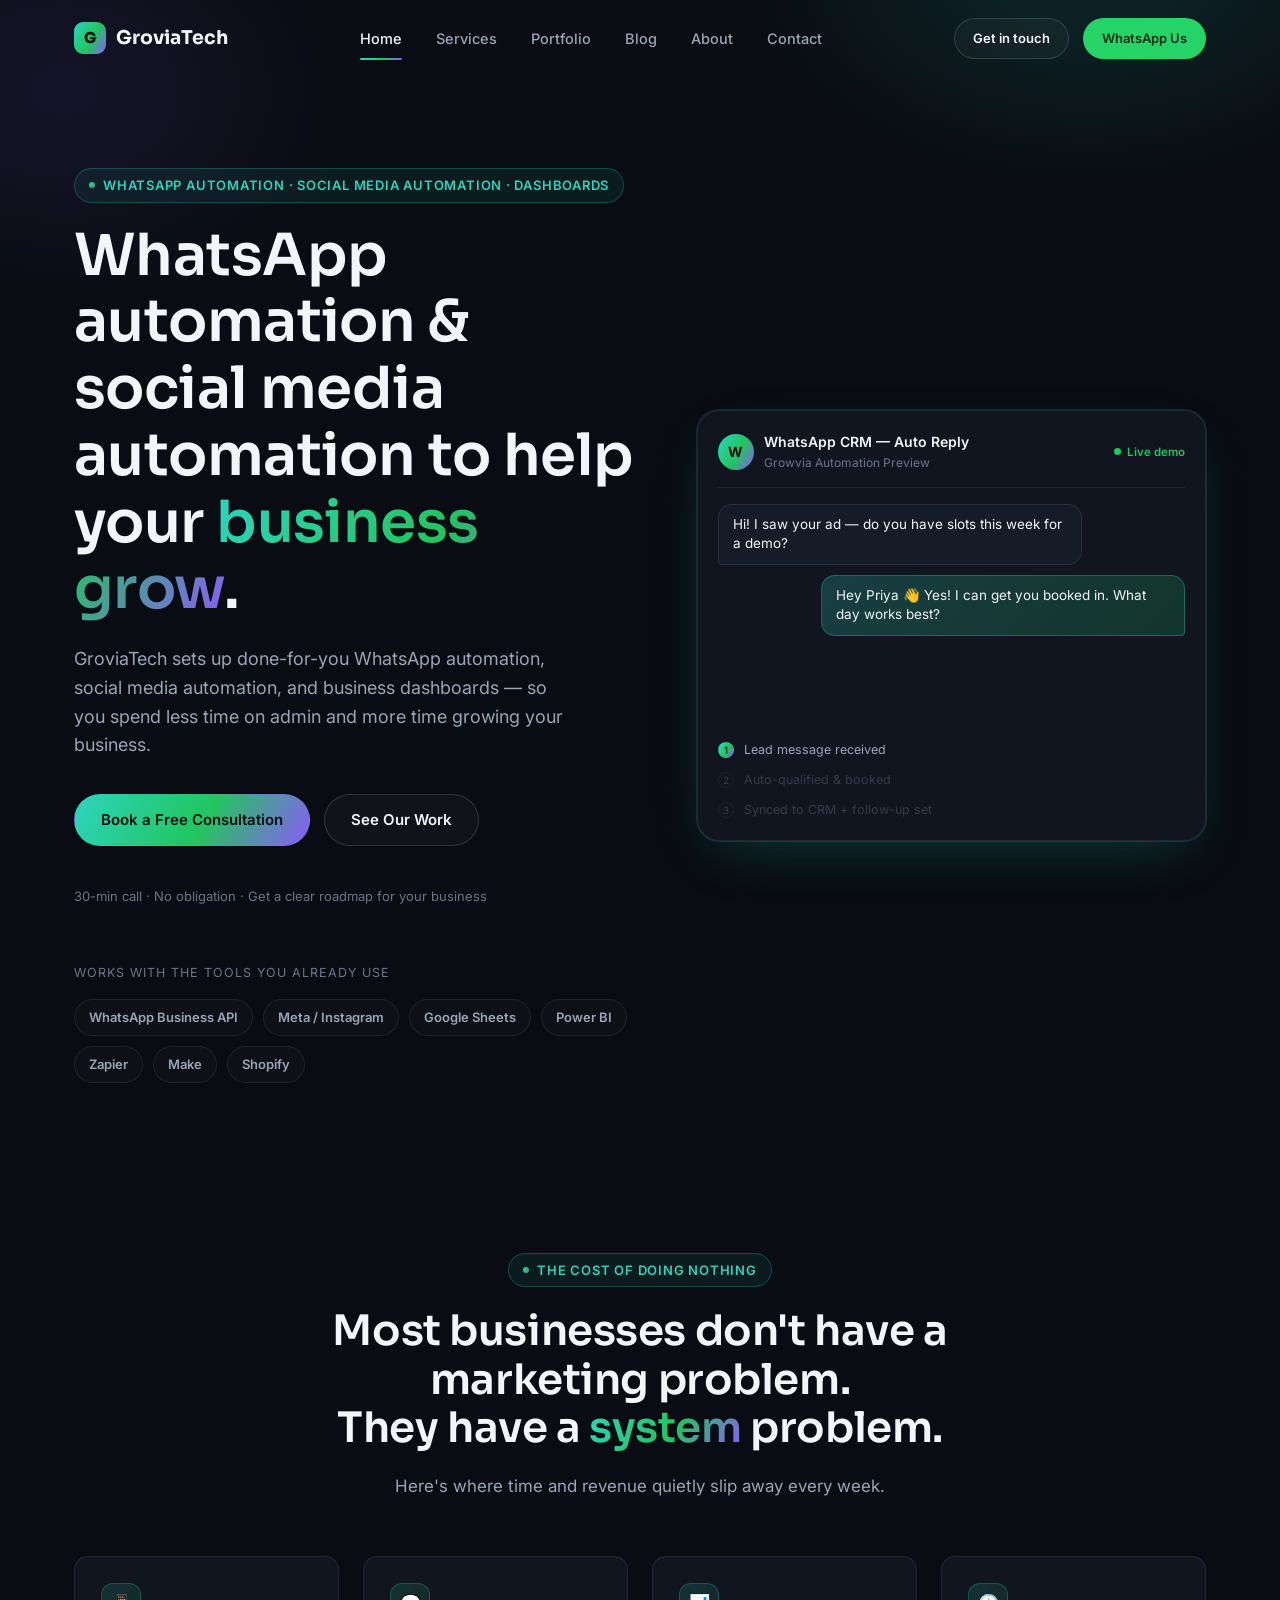
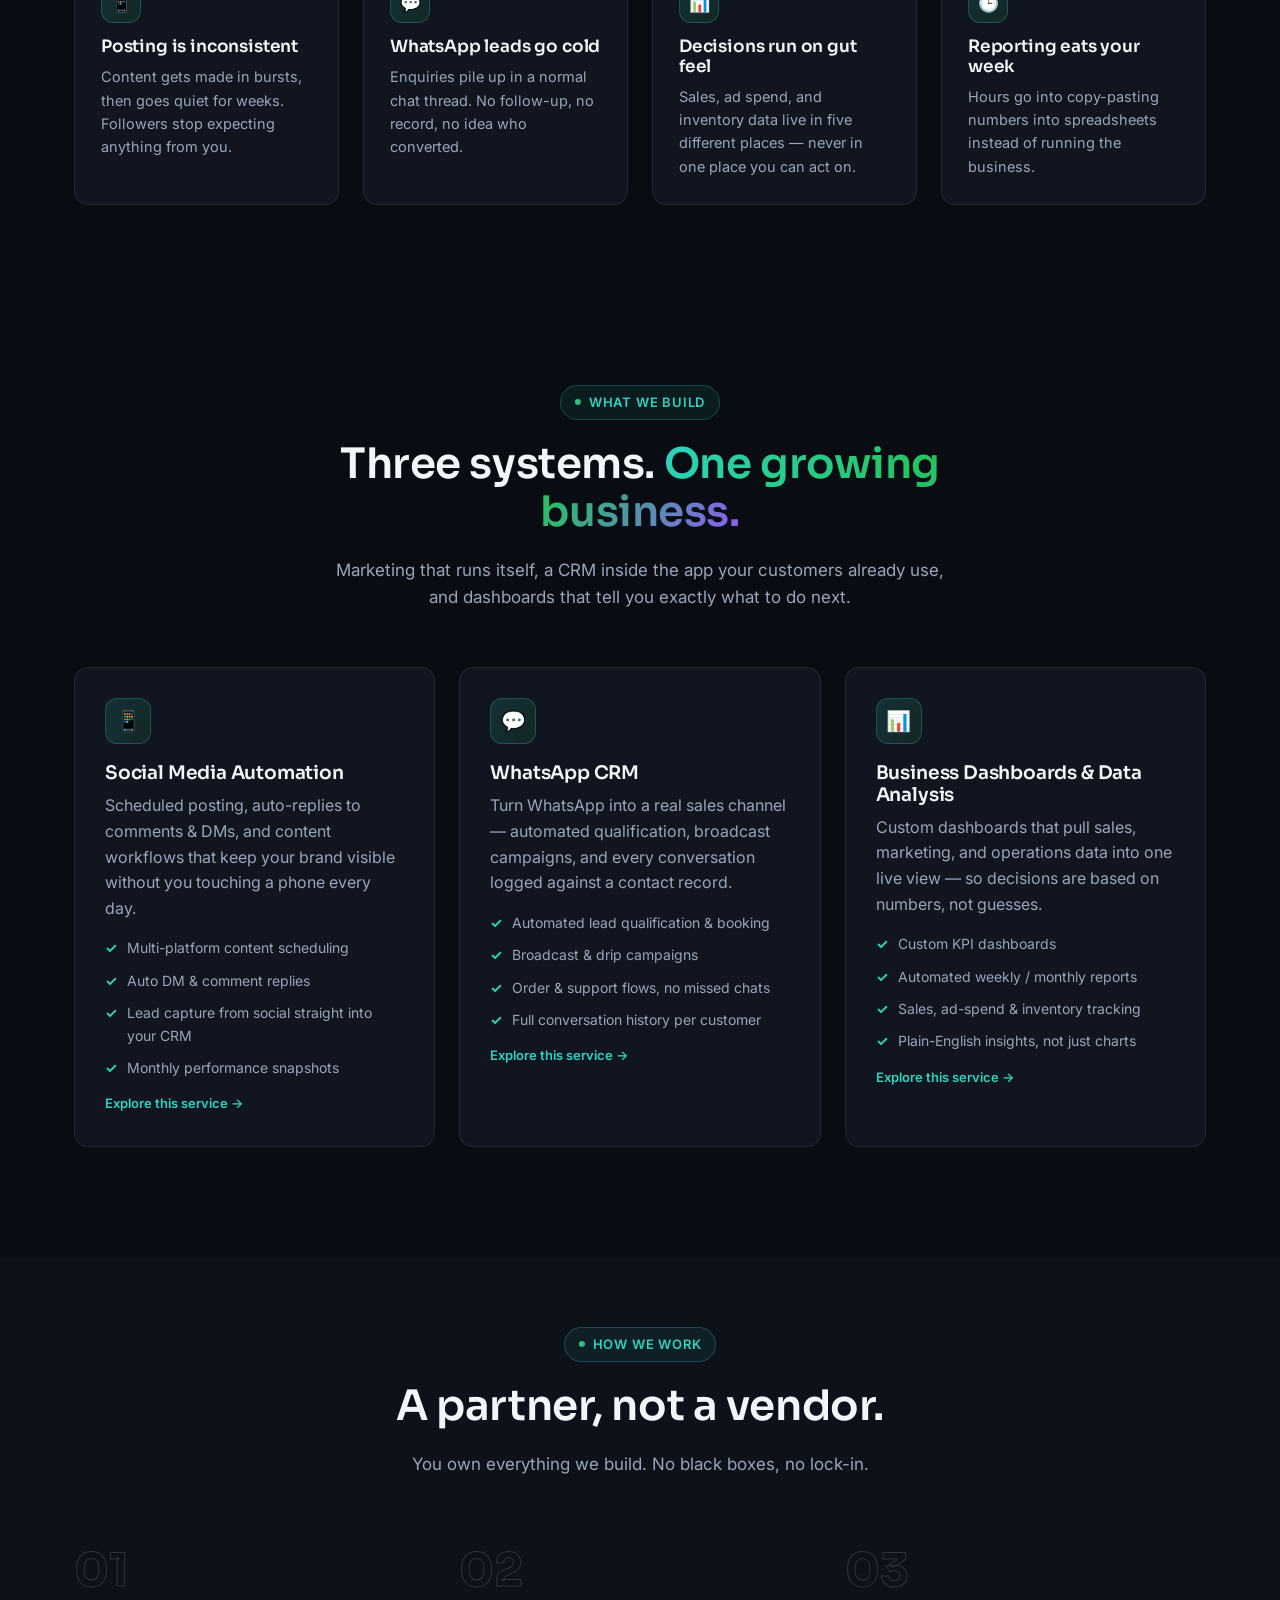
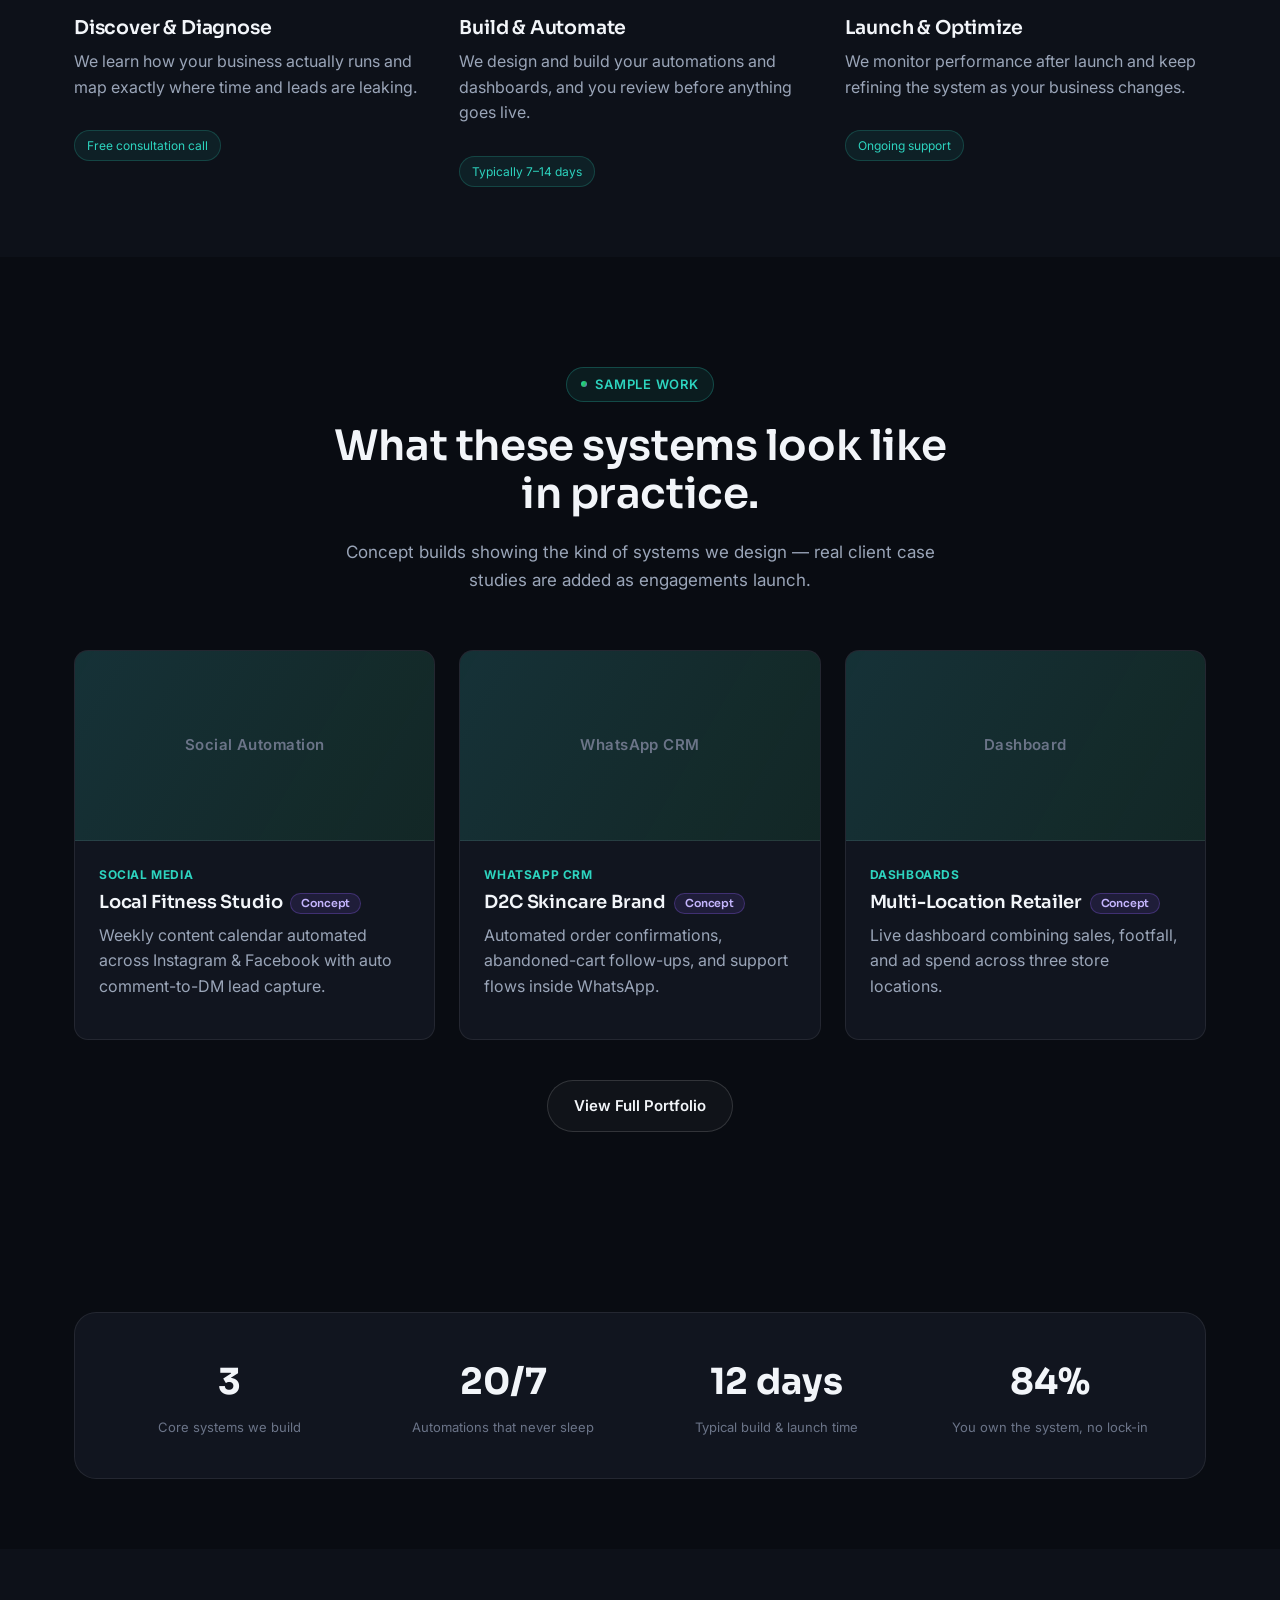
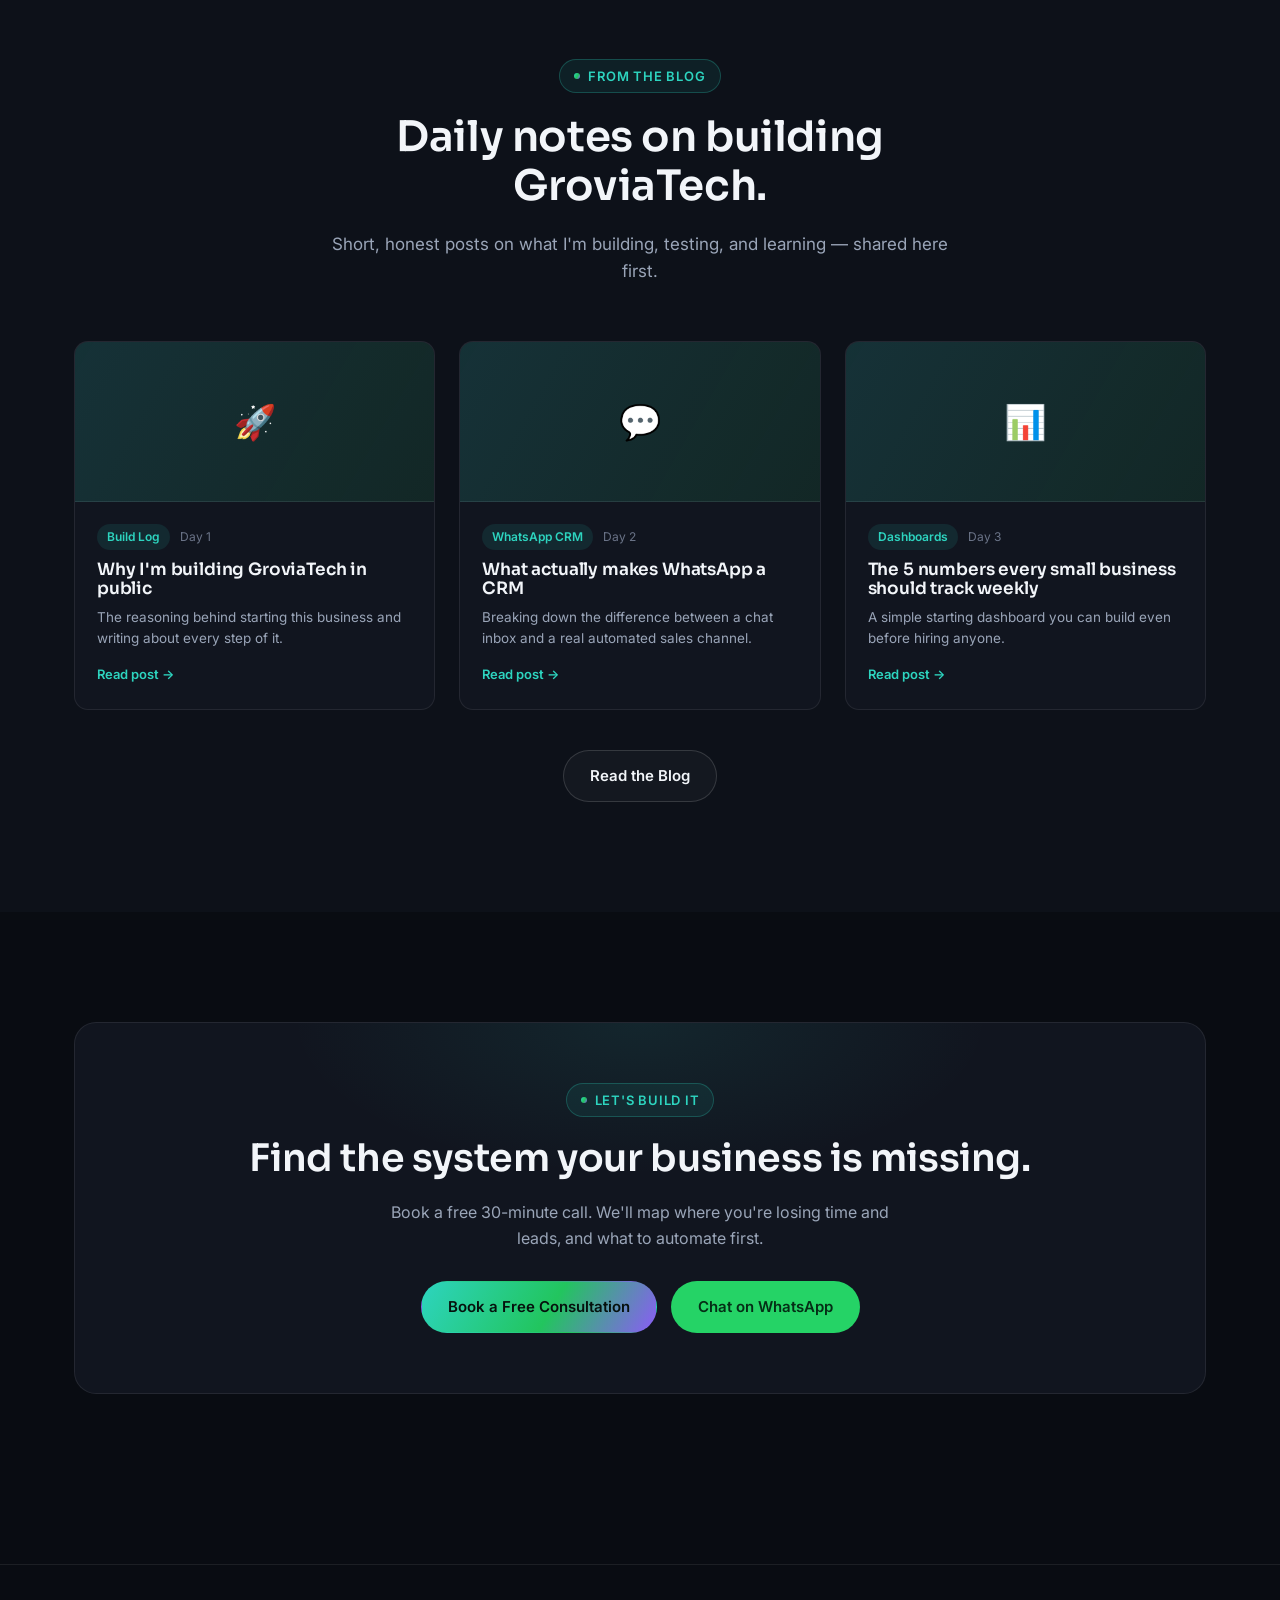
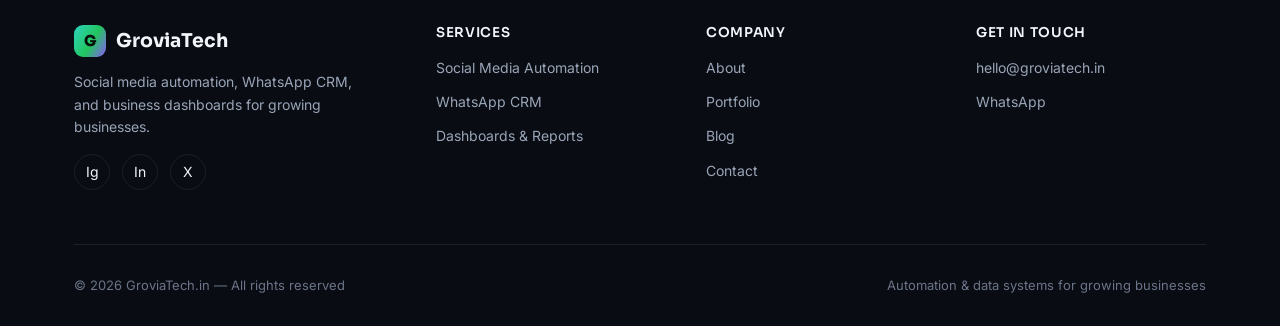
==== index.html @ a29e0338 "SEO: keyword-targeted titles/meta/H1s, Organization + FAQPage structured data" ====
<!DOCTYPE html>
<html lang="en">
<head>
<meta charset="UTF-8">
<meta name="viewport" content="width=device-width, initial-scale=1.0">
<title>GroviaTech — WhatsApp Automation & Social Media Automation Services to Grow Your Business</title>
<meta name="description" content="GroviaTech sets up done-for-you WhatsApp automation, social media automation, and business dashboards for small businesses that want to grow without hiring a team. Free consultation.">
<link rel="canonical" href="https://groviatech.in/index.html">
<link rel="icon" href="favicon.ico" sizes="any">
<link rel="icon" href="favicon-32.png" type="image/png" sizes="32x32">
<link rel="icon" href="favicon-192.png" type="image/png" sizes="192x192">
<link rel="apple-touch-icon" href="favicon-180.png">
<meta name="theme-color" content="#090c12">
<meta property="og:type" content="website">
<meta property="og:site_name" content="GroviaTech">
<meta property="og:title" content="GroviaTech — WhatsApp Automation & Social Media Automation Services to Grow Your Business">
<meta property="og:description" content="GroviaTech sets up done-for-you WhatsApp automation, social media automation, and business dashboards for small businesses that want to grow without hiring a team.">
<meta property="og:url" content="https://groviatech.in/index.html">
<meta name="twitter:card" content="summary">
<meta name="twitter:title" content="GroviaTech — WhatsApp Automation & Social Media Automation Services to Grow Your Business">
<meta name="twitter:description" content="GroviaTech sets up done-for-you WhatsApp automation, social media automation, and business dashboards for small businesses that want to grow without hiring a team.">
<link rel="preconnect" href="https://fonts.googleapis.com">
<link href="https://fonts.googleapis.com/css2?family=Inter:wght@400;500;600;700&family=Sora:wght@600;700;800&display=swap" rel="stylesheet">
<link rel="stylesheet" href="css/style.css">
<script type="application/ld+json">
{
  "@context": "https://schema.org",
  "@type": "Organization",
  "name": "GroviaTech",
  "url": "https://groviatech.in",
  "logo": "https://groviatech.in/favicon-512.png",
  "description": "GroviaTech provides done-for-you WhatsApp automation, social media automation, and business dashboard services for small businesses that want to grow without hiring an in-house team.",
  "email": "hello@groviatech.in",
  "areaServed": "Worldwide",
  "knowsAbout": ["WhatsApp automation", "Social media automation", "Business dashboards", "Small business automation"]
}
</script>
</head>
<body>

<nav class="nav">
  <div class="nav-inner container">
    <a href="index.html" class="logo"><span class="logo-mark">G</span>GroviaTech</a>
    <div class="nav-links">
      <a href="index.html">Home</a>
      <a href="services.html">Services</a>
      <a href="portfolio.html">Portfolio</a>
      <a href="blog.html">Blog</a>
      <a href="about.html">About</a>
      <a href="contact.html">Contact</a>
    </div>
    <div class="nav-cta">
      <a href="contact.html" class="btn btn-ghost btn-sm">Get in touch</a>
      <a href="#" target="_blank" class="btn btn-whatsapp btn-sm" data-config="whatsapp-href">WhatsApp Us</a>
    </div>
    <button class="nav-toggle" aria-label="Open menu"><span></span><span></span><span></span></button>
  </div>
  <div class="mobile-panel">
    <a href="index.html">Home</a>
    <a href="services.html">Services</a>
    <a href="portfolio.html">Portfolio</a>
    <a href="blog.html">Blog</a>
    <a href="about.html">About</a>
    <a href="contact.html">Contact</a>
    <a href="contact.html" class="btn btn-primary btn-block">Get in touch</a>
  </div>
</nav>

<!-- HERO -->
<header class="hero">
  <div class="container hero-grid">
    <div>
      <div class="eyebrow">WhatsApp Automation · Social Media Automation · Dashboards</div>
      <h1>WhatsApp automation & social media automation to help your <span class="text-gradient">business grow</span>.</h1>
      <p class="hero-sub">GroviaTech sets up done-for-you WhatsApp automation, social media automation, and business dashboards — so you spend less time on admin and more time growing your business.</p>
      <div class="hero-actions">
        <a href="contact.html" class="btn btn-primary">Book a Free Consultation</a>
        <a href="portfolio.html" class="btn btn-ghost">See Our Work</a>
      </div>
      <p class="hero-note">30-min call · No obligation · Get a clear roadmap for your business</p>

      <div class="integrations">
        <div class="integrations-label">Works with the tools you already use</div>
        <div class="integrations-row">
          <span class="chip">WhatsApp Business API</span>
          <span class="chip">Meta / Instagram</span>
          <span class="chip">Google Sheets</span>
          <span class="chip">Power BI</span>
          <span class="chip">Zapier</span>
          <span class="chip">Make</span>
          <span class="chip">Shopify</span>
        </div>
      </div>
    </div>

    <div class="demo-card reveal">
      <div class="demo-head">
        <div class="demo-avatar">W</div>
        <div>
          <div class="demo-title">WhatsApp CRM — Auto Reply</div>
          <div class="demo-sub">Growvia Automation Preview</div>
        </div>
        <div class="demo-live"><span class="dot"></span>Live demo</div>
      </div>
      <div class="chat-window"></div>
      <div class="demo-steps">
        <div class="demo-step"><span class="tick">1</span>Lead message received</div>
        <div class="demo-step"><span class="tick">2</span>Auto-qualified & booked</div>
        <div class="demo-step"><span class="tick">3</span>Synced to CRM + follow-up set</div>
      </div>
    </div>
  </div>
</header>

<!-- PROBLEM -->
<section class="section section-tight">
  <div class="container">
    <div class="section-head center">
      <div class="eyebrow" style="margin-left:auto;margin-right:auto;">The cost of doing nothing</div>
      <h2>Most businesses don't have a marketing problem.<br>They have a <span class="text-gradient">system</span> problem.</h2>
      <p style="margin:0 auto;">Here's where time and revenue quietly slip away every week.</p>
    </div>
    <div class="grid grid-4">
      <div class="problem-card reveal">
        <div class="icon-box">📱</div>
        <h3>Posting is inconsistent</h3>
        <p>Content gets made in bursts, then goes quiet for weeks. Followers stop expecting anything from you.</p>
      </div>
      <div class="problem-card reveal reveal-delay-1">
        <div class="icon-box">💬</div>
        <h3>WhatsApp leads go cold</h3>
        <p>Enquiries pile up in a normal chat thread. No follow-up, no record, no idea who converted.</p>
      </div>
      <div class="problem-card reveal reveal-delay-2">
        <div class="icon-box">📊</div>
        <h3>Decisions run on gut feel</h3>
        <p>Sales, ad spend, and inventory data live in five different places — never in one place you can act on.</p>
      </div>
      <div class="problem-card reveal reveal-delay-3">
        <div class="icon-box">🕒</div>
        <h3>Reporting eats your week</h3>
        <p>Hours go into copy-pasting numbers into spreadsheets instead of running the business.</p>
      </div>
    </div>
  </div>
</section>

<!-- SERVICES -->
<section class="section" id="services">
  <div class="container">
    <div class="section-head center">
      <div class="eyebrow" style="margin-left:auto;margin-right:auto;">What we build</div>
      <h2>Three systems. <span class="text-gradient">One growing business.</span></h2>
      <p style="margin:0 auto;">Marketing that runs itself, a CRM inside the app your customers already use, and dashboards that tell you exactly what to do next.</p>
    </div>
    <div class="grid grid-3">
      <div class="card reveal">
        <div class="icon-box">📱</div>
        <h3>Social Media Automation</h3>
        <p>Scheduled posting, auto-replies to comments &amp; DMs, and content workflows that keep your brand visible without you touching a phone every day.</p>
        <ul class="pill-list">
          <li>Multi-platform content scheduling</li>
          <li>Auto DM &amp; comment replies</li>
          <li>Lead capture from social straight into your CRM</li>
          <li>Monthly performance snapshots</li>
        </ul>
        <a href="services.html#social" class="blog-readmore">Explore this service →</a>
      </div>
      <div class="card reveal reveal-delay-1">
        <div class="icon-box">💬</div>
        <h3>WhatsApp CRM</h3>
        <p>Turn WhatsApp into a real sales channel — automated qualification, broadcast campaigns, and every conversation logged against a contact record.</p>
        <ul class="pill-list">
          <li>Automated lead qualification &amp; booking</li>
          <li>Broadcast &amp; drip campaigns</li>
          <li>Order &amp; support flows, no missed chats</li>
          <li>Full conversation history per customer</li>
        </ul>
        <a href="services.html#whatsapp" class="blog-readmore">Explore this service →</a>
      </div>
      <div class="card reveal reveal-delay-2">
        <div class="icon-box">📊</div>
        <h3>Business Dashboards &amp; Data Analysis</h3>
        <p>Custom dashboards that pull sales, marketing, and operations data into one live view — so decisions are based on numbers, not guesses.</p>
        <ul class="pill-list">
          <li>Custom KPI dashboards</li>
          <li>Automated weekly / monthly reports</li>
          <li>Sales, ad-spend &amp; inventory tracking</li>
          <li>Plain-English insights, not just charts</li>
        </ul>
        <a href="services.html#dashboards" class="blog-readmore">Explore this service →</a>
      </div>
    </div>
  </div>
</section>

<!-- PROCESS -->
<section class="section section-tight" style="background:var(--bg-soft);">
  <div class="container">
    <div class="section-head center">
      <div class="eyebrow" style="margin-left:auto;margin-right:auto;">How we work</div>
      <h2>A partner, not a vendor.</h2>
      <p style="margin:0 auto;">You own everything we build. No black boxes, no lock-in.</p>
    </div>
    <div class="grid grid-3">
      <div class="process-step reveal">
        <div class="process-num">01</div>
        <h3>Discover &amp; Diagnose</h3>
        <p>We learn how your business actually runs and map exactly where time and leads are leaking.</p>
        <span class="process-tag">Free consultation call</span>
      </div>
      <div class="process-step reveal reveal-delay-1">
        <div class="process-num">02</div>
        <h3>Build &amp; Automate</h3>
        <p>We design and build your automations and dashboards, and you review before anything goes live.</p>
        <span class="process-tag">Typically 7–14 days</span>
      </div>
      <div class="process-step reveal reveal-delay-2">
        <div class="process-num">03</div>
        <h3>Launch &amp; Optimize</h3>
        <p>We monitor performance after launch and keep refining the system as your business changes.</p>
        <span class="process-tag">Ongoing support</span>
      </div>
    </div>
  </div>
</section>

<!-- PORTFOLIO PREVIEW -->
<section class="section">
  <div class="container">
    <div class="section-head center">
      <div class="eyebrow" style="margin-left:auto;margin-right:auto;">Sample work</div>
      <h2>What these systems look like in practice.</h2>
      <p style="margin:0 auto;">Concept builds showing the kind of systems we design — real client case studies are added as engagements launch.</p>
    </div>
    <div class="grid grid-3">
      <div class="portfolio-card reveal">
        <div class="portfolio-thumb">Social Automation</div>
        <div class="portfolio-body">
          <div class="portfolio-cat">Social Media</div>
          <h3>Local Fitness Studio<span class="sample-badge">Concept</span></h3>
          <p>Weekly content calendar automated across Instagram &amp; Facebook with auto comment-to-DM lead capture.</p>
        </div>
      </div>
      <div class="portfolio-card reveal reveal-delay-1">
        <div class="portfolio-thumb">WhatsApp CRM</div>
        <div class="portfolio-body">
          <div class="portfolio-cat">WhatsApp CRM</div>
          <h3>D2C Skincare Brand<span class="sample-badge">Concept</span></h3>
          <p>Automated order confirmations, abandoned-cart follow-ups, and support flows inside WhatsApp.</p>
        </div>
      </div>
      <div class="portfolio-card reveal reveal-delay-2">
        <div class="portfolio-thumb">Dashboard</div>
        <div class="portfolio-body">
          <div class="portfolio-cat">Dashboards</div>
          <h3>Multi-Location Retailer<span class="sample-badge">Concept</span></h3>
          <p>Live dashboard combining sales, footfall, and ad spend across three store locations.</p>
        </div>
      </div>
    </div>
    <div style="text-align:center; margin-top:40px;">
      <a href="portfolio.html" class="btn btn-ghost">View Full Portfolio</a>
    </div>
  </div>
</section>

<!-- STATS -->
<section class="section-tight">
  <div class="container">
    <div class="stats-bar reveal">
      <div class="stat"><div class="stat-num"><span data-count="3">0</span></div><div class="stat-label">Core systems we build</div></div>
      <div class="stat"><div class="stat-num"><span data-count="24">0</span>/7</div><div class="stat-label">Automations that never sleep</div></div>
      <div class="stat"><div class="stat-num"><span data-count="14">0</span> days</div><div class="stat-label">Typical build &amp; launch time</div></div>
      <div class="stat"><div class="stat-num"><span data-count="100">0</span>%</div><div class="stat-label">You own the system, no lock-in</div></div>
    </div>
  </div>
</section>

<!-- BLOG PREVIEW -->
<section class="section" style="background:var(--bg-soft);">
  <div class="container">
    <div class="section-head center">
      <div class="eyebrow" style="margin-left:auto;margin-right:auto;">From the blog</div>
      <h2>Daily notes on building GroviaTech.</h2>
      <p style="margin:0 auto;">Short, honest posts on what I'm building, testing, and learning — shared here first.</p>
    </div>
    <div class="grid grid-3">
      <div class="blog-card reveal">
        <div class="blog-thumb">🚀</div>
        <div class="blog-body">
          <div class="blog-meta"><span class="blog-tag">Build Log</span><span>Day 1</span></div>
          <h3>Why I'm building GroviaTech in public</h3>
          <p>The reasoning behind starting this business and writing about every step of it.</p>
          <a href="blog-post.html" class="blog-readmore">Read post →</a>
        </div>
      </div>
      <div class="blog-card reveal reveal-delay-1">
        <div class="blog-thumb">💬</div>
        <div class="blog-body">
          <div class="blog-meta"><span class="blog-tag">WhatsApp CRM</span><span>Day 2</span></div>
          <h3>What actually makes WhatsApp a CRM</h3>
          <p>Breaking down the difference between a chat inbox and a real automated sales channel.</p>
          <a href="blog-post.html" class="blog-readmore">Read post →</a>
        </div>
      </div>
      <div class="blog-card reveal reveal-delay-2">
        <div class="blog-thumb">📊</div>
        <div class="blog-body">
          <div class="blog-meta"><span class="blog-tag">Dashboards</span><span>Day 3</span></div>
          <h3>The 5 numbers every small business should track weekly</h3>
          <p>A simple starting dashboard you can build even before hiring anyone.</p>
          <a href="blog-post.html" class="blog-readmore">Read post →</a>
        </div>
      </div>
    </div>
    <div style="text-align:center; margin-top:40px;">
      <a href="blog.html" class="btn btn-ghost">Read the Blog</a>
    </div>
  </div>
</section>

<!-- CTA -->
<section class="section">
  <div class="container">
    <div class="cta-band reveal">
      <div class="eyebrow" style="margin-left:auto;margin-right:auto;">Let's build it</div>
      <h2>Find the system your business is missing.</h2>
      <p>Book a free 30-minute call. We'll map where you're losing time and leads, and what to automate first.</p>
      <div class="cta-actions">
        <a href="contact.html" class="btn btn-primary">Book a Free Consultation</a>
        <a href="#" target="_blank" class="btn btn-whatsapp" data-config="whatsapp-href">Chat on WhatsApp</a>
      </div>
    </div>
  </div>
</section>

<footer class="footer">
  <div class="container">
    <div class="footer-grid">
      <div class="footer-brand">
        <a href="index.html" class="logo"><span class="logo-mark">G</span>GroviaTech</a>
        <p>Social media automation, WhatsApp CRM, and business dashboards for growing businesses.</p>
        <div class="footer-social">
          <a href="#" aria-label="Instagram" data-config="social-instagram">Ig</a>
          <a href="#" aria-label="LinkedIn" data-config="social-linkedin">In</a>
          <a href="#" aria-label="X / Twitter" data-config="social-twitter">X</a>
        </div>
      </div>
      <div class="footer-col">
        <h4>Services</h4>
        <a href="services.html#social">Social Media Automation</a>
        <a href="services.html#whatsapp">WhatsApp CRM</a>
        <a href="services.html#dashboards">Dashboards &amp; Reports</a>
      </div>
      <div class="footer-col">
        <h4>Company</h4>
        <a href="about.html">About</a>
        <a href="portfolio.html">Portfolio</a>
        <a href="blog.html">Blog</a>
        <a href="contact.html">Contact</a>
      </div>
      <div class="footer-col">
        <h4>Get in touch</h4>
        <a href="mailto:hello@groviatech.in">hello@groviatech.in</a>
        <a href="#" target="_blank" data-config="whatsapp-href">WhatsApp</a>
      </div>
    </div>
    <div class="footer-bottom">
      <span>© <span class="year"></span> GroviaTech.in — All rights reserved</span>
      <span>Automation &amp; data systems for growing businesses</span>
    </div>
  </div>
</footer>

<script src="js/config.js"></script>
<script src="js/main.js"></script>
</body>
</html>
---- css/style.css ----
/* ============================================================
   GroviaTech.in — Design System
   ============================================================ */

:root{
  /* Core palette — deep charcoal/navy base, teal→emerald accent (growth + tech) */
  --bg: #090c12;
  --bg-soft: #0d1119;
  --surface: #11151f;
  --surface-2: #161b28;
  --border: rgba(255,255,255,0.08);
  --border-strong: rgba(255,255,255,0.14);

  --text: #f2f5f9;
  --text-muted: #9aa5b8;
  --text-dim: #6b7488;

  --accent: #2dd4bf;          /* teal */
  --accent-2: #22c55e;        /* emerald */
  --accent-violet: #8b5cf6;   /* secondary highlight */
  --accent-gradient: linear-gradient(120deg, #2dd4bf 0%, #22c55e 55%, #8b5cf6 100%);
  --accent-gradient-soft: linear-gradient(120deg, rgba(45,212,191,0.15), rgba(34,197,94,0.10));

  --whatsapp: #25D366;

  --radius-sm: 8px;
  --radius: 14px;
  --radius-lg: 22px;
  --shadow-glow: 0 0 0 1px rgba(45,212,191,0.15), 0 20px 60px -20px rgba(45,212,191,0.25);
  --shadow-card: 0 10px 40px -18px rgba(0,0,0,0.6);

  --container: 1180px;
  --font-body: "Inter", -apple-system, BlinkMacSystemFont, "Segoe UI", sans-serif;
  --font-head: "Sora", "Inter", -apple-system, sans-serif;
}

*, *::before, *::after{ box-sizing: border-box; }
html{ scroll-behavior: smooth; }
body{
  margin:0;
  background: var(--bg);
  color: var(--text);
  font-family: var(--font-body);
  line-height: 1.6;
  -webkit-font-smoothing: antialiased;
  overflow-x: hidden;
}
body::before{
  content:"";
  position: fixed;
  inset: 0;
  z-index: -2;
  background:
    radial-gradient(600px 400px at 85% -5%, rgba(45,212,191,0.14), transparent 60%),
    radial-gradient(500px 380px at 5% 10%, rgba(139,92,246,0.10), transparent 60%),
    var(--bg);
}
img{ max-width:100%; display:block; }
a{ color: inherit; text-decoration: none; }
ul{ list-style:none; margin:0; padding:0; }
h1,h2,h3,h4{ font-family: var(--font-head); font-weight: 600; line-height: 1.15; margin: 0 0 .5em; letter-spacing: -0.01em; }
p{ margin: 0 0 1em; color: var(--text-muted); }
button{ font-family: inherit; }

.container{ width: 100%; max-width: var(--container); margin: 0 auto; padding: 0 24px; }
.section{ padding: 110px 0; position: relative; }
.section-tight{ padding: 70px 0; }

.eyebrow{
  display:inline-flex; align-items:center; gap:8px;
  font-size: 13px; font-weight: 600; letter-spacing: 0.06em; text-transform: uppercase;
  color: var(--accent);
  background: rgba(45,212,191,0.08);
  border: 1px solid rgba(45,212,191,0.25);
  padding: 6px 14px;
  border-radius: 999px;
  margin-bottom: 20px;
}
.eyebrow::before{ content:""; width:6px; height:6px; border-radius:50%; background: var(--accent-gradient); }

.section-head{ max-width: 640px; margin-bottom: 56px; }
.section-head.center{ margin-left:auto; margin-right:auto; text-align:center; }
.section-head h2{ font-size: clamp(28px, 3.6vw, 42px); }
.section-head p{ font-size: 17px; }

.text-gradient{
  background: var(--accent-gradient);
  -webkit-background-clip: text;
  background-clip: text;
  color: transparent;
}

/* ---------- Buttons ---------- */
.btn{
  display:inline-flex; align-items:center; justify-content:center; gap:8px;
  padding: 13px 26px;
  border-radius: 999px;
  font-weight: 600;
  font-size: 15px;
  border: 1px solid transparent;
  cursor:pointer;
  transition: transform .25s ease, box-shadow .25s ease, background .25s ease, border-color .25s ease, color .25s ease;
  white-space: nowrap;
}
.btn-primary{
  background: var(--accent-gradient);
  color: #06110d;
}
.btn-primary:hover{ transform: translateY(-2px); box-shadow: 0 14px 30px -10px rgba(45,212,191,0.45); }
.btn-ghost{
  background: rgba(255,255,255,0.03);
  border-color: var(--border-strong);
  color: var(--text);
}
.btn-ghost:hover{ background: rgba(255,255,255,0.07); transform: translateY(-2px); }
.btn-whatsapp{ background: var(--whatsapp); color:#052e16; }
.btn-whatsapp:hover{ transform: translateY(-2px); box-shadow: 0 14px 30px -10px rgba(37,211,102,0.45); }
.btn-block{ width:100%; }
.btn-sm{ padding: 9px 18px; font-size: 13px; }

/* ---------- Nav ---------- */
.nav{
  position: fixed; top:0; left:0; right:0; z-index: 100;
  border-bottom: 1px solid transparent;
  transition: background .3s ease, border-color .3s ease, backdrop-filter .3s ease;
}
.nav.scrolled{
  background: rgba(9,12,18,0.75);
  backdrop-filter: blur(14px);
  border-bottom-color: var(--border);
}
.nav-inner{ display:flex; align-items:center; justify-content:space-between; padding: 18px 24px; }
.logo{ display:flex; align-items:center; gap:10px; font-family: var(--font-head); font-weight:700; font-size:19px; color: var(--text); }
.logo-mark{
  width:32px; height:32px; border-radius: 9px;
  background: var(--accent-gradient);
  display:flex; align-items:center; justify-content:center;
  font-size:15px; font-weight:800; color:#06110d;
}
.nav-links{ display:flex; align-items:center; gap:34px; }
.nav-links a{
  font-size: 14.5px; font-weight:500; color: var(--text-muted);
  position:relative; padding: 4px 0;
  transition: color .2s ease;
}
.nav-links a:hover, .nav-links a.active{ color: var(--text); }
.nav-links a.active::after{
  content:""; position:absolute; left:0; right:0; bottom:-6px; height:2px;
  background: var(--accent-gradient); border-radius:2px;
}
.nav-cta{ display:flex; align-items:center; gap:14px; }
.nav-toggle{
  display:none; flex-direction:column; gap:5px; background:none; border:none; cursor:pointer; padding:6px;
}
.nav-toggle span{ width:22px; height:2px; background: var(--text); border-radius:2px; transition: all .25s ease; }

.mobile-panel{
  display:none;
  position: fixed; inset: 0; z-index: 99;
  background: rgba(9,12,18,0.98);
  padding: 100px 30px 40px;
  flex-direction:column; gap: 8px;
}
.mobile-panel.open{ display:flex; }
.mobile-panel a{ font-size: 20px; padding: 14px 0; border-bottom: 1px solid var(--border); color: var(--text); font-weight:600; }
.mobile-panel .btn{ margin-top: 20px; }

@media (max-width: 900px){
  .nav-links{ display:none; }
  .nav-cta .btn-ghost{ display:none; }
  .nav-toggle{ display:flex; }
}

/* ---------- Hero ---------- */
.hero{ padding: 168px 0 100px; position: relative; }
.hero-grid{ display:grid; grid-template-columns: 1.05fr 0.95fr; gap: 60px; align-items:center; }
.hero h1{ font-size: clamp(34px, 5vw, 58px); margin-bottom: 22px; }
.hero-sub{ font-size: 18px; max-width: 500px; color: var(--text-muted); margin-bottom: 34px; }
.hero-actions{ display:flex; gap:14px; flex-wrap:wrap; margin-bottom: 40px; }
.hero-note{ font-size: 13px; color: var(--text-dim); }

.integrations{ margin-top: 56px; }
.integrations-label{ font-size: 12.5px; color: var(--text-dim); text-transform: uppercase; letter-spacing: .08em; margin-bottom: 16px; }
.integrations-row{ display:flex; flex-wrap:wrap; gap: 10px; }
.chip{
  font-size: 13px; font-weight:600; color: var(--text-muted);
  border:1px solid var(--border); background: rgba(255,255,255,0.02);
  padding: 7px 14px; border-radius: 999px;
}

/* ---------- Hero demo card (WhatsApp automation preview) ---------- */
.demo-card{
  background: var(--surface);
  border: 1px solid var(--border);
  border-radius: var(--radius-lg);
  padding: 20px;
  box-shadow: var(--shadow-glow);
  position: relative;
}
.demo-head{ display:flex; align-items:center; gap:10px; margin-bottom:16px; padding-bottom:14px; border-bottom:1px solid var(--border); }
.demo-avatar{ width:36px; height:36px; border-radius:50%; background: var(--accent-gradient); display:flex; align-items:center; justify-content:center; font-weight:700; color:#06110d; font-size:14px; }
.demo-title{ font-size:14px; font-weight:600; }
.demo-sub{ font-size:12px; color: var(--text-dim); }
.demo-live{ margin-left:auto; display:flex; align-items:center; gap:6px; font-size:11.5px; color: var(--accent-2); font-weight:600; }
.demo-live .dot{ width:7px; height:7px; border-radius:50%; background: var(--accent-2); box-shadow: 0 0 0 0 rgba(34,197,94,0.6); animation: pulse 1.8s infinite; }
@keyframes pulse{ 0%{ box-shadow:0 0 0 0 rgba(34,197,94,0.5);} 70%{ box-shadow:0 0 0 8px rgba(34,197,94,0);} 100%{ box-shadow:0 0 0 0 rgba(34,197,94,0);} }

.chat-window{ min-height: 220px; display:flex; flex-direction:column; gap:10px; margin-bottom:16px; }
.bubble{
  max-width: 78%; padding: 10px 14px; border-radius: 14px; font-size: 13.5px; line-height:1.45;
  opacity:0; transform: translateY(8px); animation: bubbleIn .4s ease forwards;
}
.bubble.in{ align-self:flex-start; background: var(--surface-2); border:1px solid var(--border); border-bottom-left-radius:4px; }
.bubble.out{ align-self:flex-end; background: linear-gradient(135deg, rgba(45,212,191,0.22), rgba(34,197,94,0.18)); border:1px solid rgba(45,212,191,0.3); border-bottom-right-radius:4px; }
@keyframes bubbleIn{ to{ opacity:1; transform: translateY(0);} }

.demo-steps{ display:flex; flex-direction:column; gap:10px; }
.demo-step{ display:flex; align-items:center; gap:10px; font-size:12.5px; color: var(--text-dim); opacity:.4; transition: opacity .3s ease; }
.demo-step.active{ opacity:1; color: var(--text-muted); }
.demo-step .tick{ width:16px; height:16px; border-radius:50%; border:1px solid var(--border-strong); display:flex; align-items:center; justify-content:center; font-size:10px; flex-shrink:0; }
.demo-step.active .tick{ background: var(--accent-gradient); border-color: transparent; color:#06110d; }

/* ---------- Cards / grids ---------- */
.grid{ display:grid; gap: 24px; }
.grid-3{ grid-template-columns: repeat(3, 1fr); }
.grid-2{ grid-template-columns: repeat(2, 1fr); }
.grid-4{ grid-template-columns: repeat(4, 1fr); }

.card{
  background: var(--surface);
  border: 1px solid var(--border);
  border-radius: var(--radius);
  padding: 30px;
  transition: transform .3s ease, border-color .3s ease, box-shadow .3s ease;
}
.card:hover{ transform: translateY(-4px); border-color: var(--border-strong); box-shadow: var(--shadow-card); }

.icon-box{
  width:46px; height:46px; border-radius: 12px;
  background: var(--accent-gradient-soft);
  border: 1px solid rgba(45,212,191,0.25);
  display:flex; align-items:center; justify-content:center;
  margin-bottom: 18px; font-size: 20px;
}

.pill-list{ display:flex; flex-direction:column; gap:10px; margin-top:16px; }
.pill-list li{ display:flex; align-items:flex-start; gap:10px; font-size:14px; color: var(--text-muted); }
.pill-list li::before{ content:"✓"; color: var(--accent); font-weight:700; flex-shrink:0; }

/* ---------- Problem section ---------- */
.problem-card{
  background: var(--surface);
  border:1px solid var(--border);
  border-radius: var(--radius);
  padding: 26px;
}
.problem-card h3{ font-size: 17px; }
.problem-card p{ font-size: 14.5px; margin:0; }
.problem-card .icon-box{ margin-bottom:14px; width:40px; height:40px; font-size:17px; }

/* ---------- Process ---------- */
.process-step{ position: relative; padding-left: 0; }
.process-num{ font-family: var(--font-head); font-size: 46px; font-weight:700; color: transparent; -webkit-text-stroke: 1px var(--border-strong); margin-bottom: 10px; }
.process-step h3{ font-size:19px; }
.process-tag{ display:inline-block; margin-top:14px; font-size:12px; color: var(--accent); background: rgba(45,212,191,0.08); border:1px solid rgba(45,212,191,0.2); padding:5px 12px; border-radius:999px; }

/* ---------- Stats ---------- */
.stats-bar{
  display:grid; grid-template-columns: repeat(4,1fr); gap: 24px;
  background: var(--surface);
  border:1px solid var(--border); border-radius: var(--radius-lg);
  padding: 40px 30px;
}
.stat{ text-align:center; }
.stat-num{ font-family: var(--font-head); font-size: clamp(26px,3vw,36px); font-weight:700; }
.stat-label{ font-size: 13px; color: var(--text-dim); margin-top:6px; }

/* ---------- Testimonial / quote ---------- */
.quote-card{ background: var(--surface); border:1px solid var(--border); border-radius: var(--radius); padding: 32px; }
.quote-card p{ font-size: 17px; color: var(--text); font-style: italic; }
.quote-person{ display:flex; align-items:center; gap:12px; margin-top:18px; }
.quote-avatar{ width:40px; height:40px; border-radius:50%; background: var(--accent-gradient); display:flex; align-items:center; justify-content:center; color:#06110d; font-weight:700; font-size:14px; }
.quote-name{ font-size:14px; font-weight:600; color: var(--text); }
.quote-role{ font-size:12.5px; color: var(--text-dim); }

/* ---------- Blog cards ---------- */
.blog-card{ background: var(--surface); border:1px solid var(--border); border-radius: var(--radius); overflow:hidden; transition: transform .3s ease, border-color .3s ease; }
.blog-card:hover{ transform: translateY(-4px); border-color: var(--border-strong); }
.blog-thumb{ height: 160px; background: var(--accent-gradient-soft); position:relative; display:flex; align-items:center; justify-content:center; font-size:34px; border-bottom:1px solid var(--border); }
.blog-body{ padding: 22px; }
.blog-meta{ display:flex; gap:10px; align-items:center; font-size:12px; color: var(--text-dim); margin-bottom:10px; }
.blog-tag{ background: rgba(45,212,191,0.1); color: var(--accent); padding:3px 10px; border-radius:999px; font-weight:600; }
.blog-body h3{ font-size:17px; margin-bottom:8px; }
.blog-body p{ font-size:13.5px; margin-bottom:0; }
.blog-readmore{ font-size:13px; font-weight:600; color: var(--accent); margin-top:14px; display:inline-flex; align-items:center; gap:6px; }

/* ---------- Portfolio ---------- */
.filter-row{ display:flex; gap:10px; flex-wrap:wrap; margin-bottom: 40px; }
.filter-btn{
  font-size:13.5px; font-weight:600; padding: 9px 18px; border-radius:999px;
  border:1px solid var(--border); background: transparent; color: var(--text-muted); cursor:pointer;
  transition: all .2s ease;
}
.filter-btn.active, .filter-btn:hover{ background: var(--accent-gradient); color:#06110d; border-color:transparent; }
.portfolio-card{ background: var(--surface); border:1px solid var(--border); border-radius: var(--radius); overflow:hidden; }
.portfolio-thumb{ height: 190px; background: var(--accent-gradient-soft); display:flex; align-items:center; justify-content:center; font-size:15px; color: var(--text-dim); border-bottom: 1px solid var(--border); font-weight:600; letter-spacing:.03em; }
.portfolio-body{ padding: 24px; }
.portfolio-cat{ font-size:12px; color: var(--accent); font-weight:700; text-transform:uppercase; letter-spacing:.05em; margin-bottom:8px; }
.portfolio-body h3{ font-size:18px; }
.portfolio-result{ margin-top:14px; padding-top:14px; border-top:1px solid var(--border); font-size:13px; color: var(--text-muted); }
.portfolio-result b{ color: var(--accent-2); }
.sample-badge{ display:inline-block; font-size:11px; padding:3px 10px; border-radius:999px; background:rgba(139,92,246,0.12); color:#c4b5fd; border:1px solid rgba(139,92,246,0.3); margin-left:8px; vertical-align:middle; }

/* ---------- FAQ ---------- */
.faq-item{ border-bottom:1px solid var(--border); padding: 22px 0; cursor:pointer; }
.faq-q{ display:flex; align-items:center; justify-content:space-between; font-weight:600; font-size:16px; gap: 20px; }
.faq-q .plus{ font-size:20px; color: var(--accent); transition: transform .25s ease; flex-shrink:0; }
.faq-item.open .plus{ transform: rotate(45deg); }
.faq-a{ max-height:0; overflow:hidden; transition: max-height .3s ease; font-size:14.5px; color: var(--text-muted); }
.faq-item.open .faq-a{ max-height: 240px; margin-top:14px; }

/* ---------- CTA band ---------- */
.cta-band{
  background: var(--surface);
  border: 1px solid var(--border);
  border-radius: var(--radius-lg);
  padding: 60px;
  text-align:center;
  position:relative; overflow:hidden;
}
.cta-band::before{
  content:""; position:absolute; inset:-2px; z-index:-1; opacity:.5;
  background: radial-gradient(500px 220px at 50% 0%, rgba(45,212,191,0.18), transparent 70%);
}
.cta-band h2{ font-size: clamp(26px,3.4vw,38px); }
.cta-band p{ max-width: 500px; margin: 0 auto 30px; }
.cta-actions{ display:flex; gap:14px; justify-content:center; flex-wrap:wrap; }

/* ---------- Forms ---------- */
.form-group{ margin-bottom: 20px; }
.form-group label{ display:block; font-size:13.5px; font-weight:600; margin-bottom:8px; color: var(--text-muted); }
.form-group input, .form-group textarea, .form-group select{
  width:100%; padding: 13px 16px; border-radius: 10px;
  background: var(--surface-2); border: 1px solid var(--border);
  color: var(--text); font-family: inherit; font-size: 14.5px;
  transition: border-color .2s ease;
}
.form-group input:focus, .form-group textarea:focus, .form-group select:focus{ outline:none; border-color: var(--accent); }
.form-group textarea{ resize: vertical; min-height: 120px; }

/* ---------- Footer ---------- */
.footer{ border-top: 1px solid var(--border); padding: 60px 0 30px; margin-top: 60px; }
.footer-grid{ display:grid; grid-template-columns: 1.4fr 1fr 1fr 1fr; gap: 40px; margin-bottom: 50px; }
.footer-brand p{ font-size:14px; max-width: 280px; margin-top:14px; }
.footer-col h4{ font-size:13.5px; text-transform:uppercase; letter-spacing:.05em; color: var(--text); margin-bottom:16px; }
.footer-col a{ display:block; font-size:14px; color: var(--text-muted); margin-bottom:12px; transition: color .2s ease; }
.footer-col a:hover{ color: var(--accent); }
.footer-social{ display:flex; gap:12px; margin-top:16px; }
.footer-social a{ width:36px; height:36px; border-radius:50%; border:1px solid var(--border); display:flex; align-items:center; justify-content:center; font-size:14px; }
.footer-social a:hover{ border-color: var(--accent); color: var(--accent); }
.footer-bottom{ display:flex; justify-content:space-between; align-items:center; padding-top:30px; border-top:1px solid var(--border); font-size:13px; color: var(--text-dim); flex-wrap:wrap; gap:12px; }

/* ---------- Reveal animation ---------- */
.reveal{ opacity:0; transform: translateY(24px); transition: opacity .7s ease, transform .7s ease; }
.reveal.in-view{ opacity:1; transform: translateY(0); }
.reveal-delay-1{ transition-delay: .08s; }
.reveal-delay-2{ transition-delay: .16s; }
.reveal-delay-3{ transition-delay: .24s; }
.reveal-delay-4{ transition-delay: .32s; }

/* ---------- Page header (inner pages) ---------- */
.page-header{ padding: 160px 0 70px; text-align:center; }
.page-header h1{ font-size: clamp(32px,4.4vw,50px); }
.page-header p{ max-width:560px; margin:0 auto; font-size:17px; }

/* ---------- Responsive ---------- */
@media (max-width: 980px){
  .hero-grid{ grid-template-columns: 1fr; }
  .grid-3, .grid-4{ grid-template-columns: repeat(2,1fr); }
  .stats-bar{ grid-template-columns: repeat(2,1fr); }
  .footer-grid{ grid-template-columns: 1fr 1fr; }
}
@media (max-width: 640px){
  .grid-2, .grid-3, .grid-4{ grid-template-columns: 1fr; }
  .stats-bar{ grid-template-columns: 1fr 1fr; padding: 28px 20px; }
  .section{ padding: 80px 0; }
  .cta-band{ padding: 40px 24px; }
  .footer-grid{ grid-template-columns: 1fr; gap: 30px; }
  .footer-bottom{ flex-direction:column; align-items:flex-start; }
}
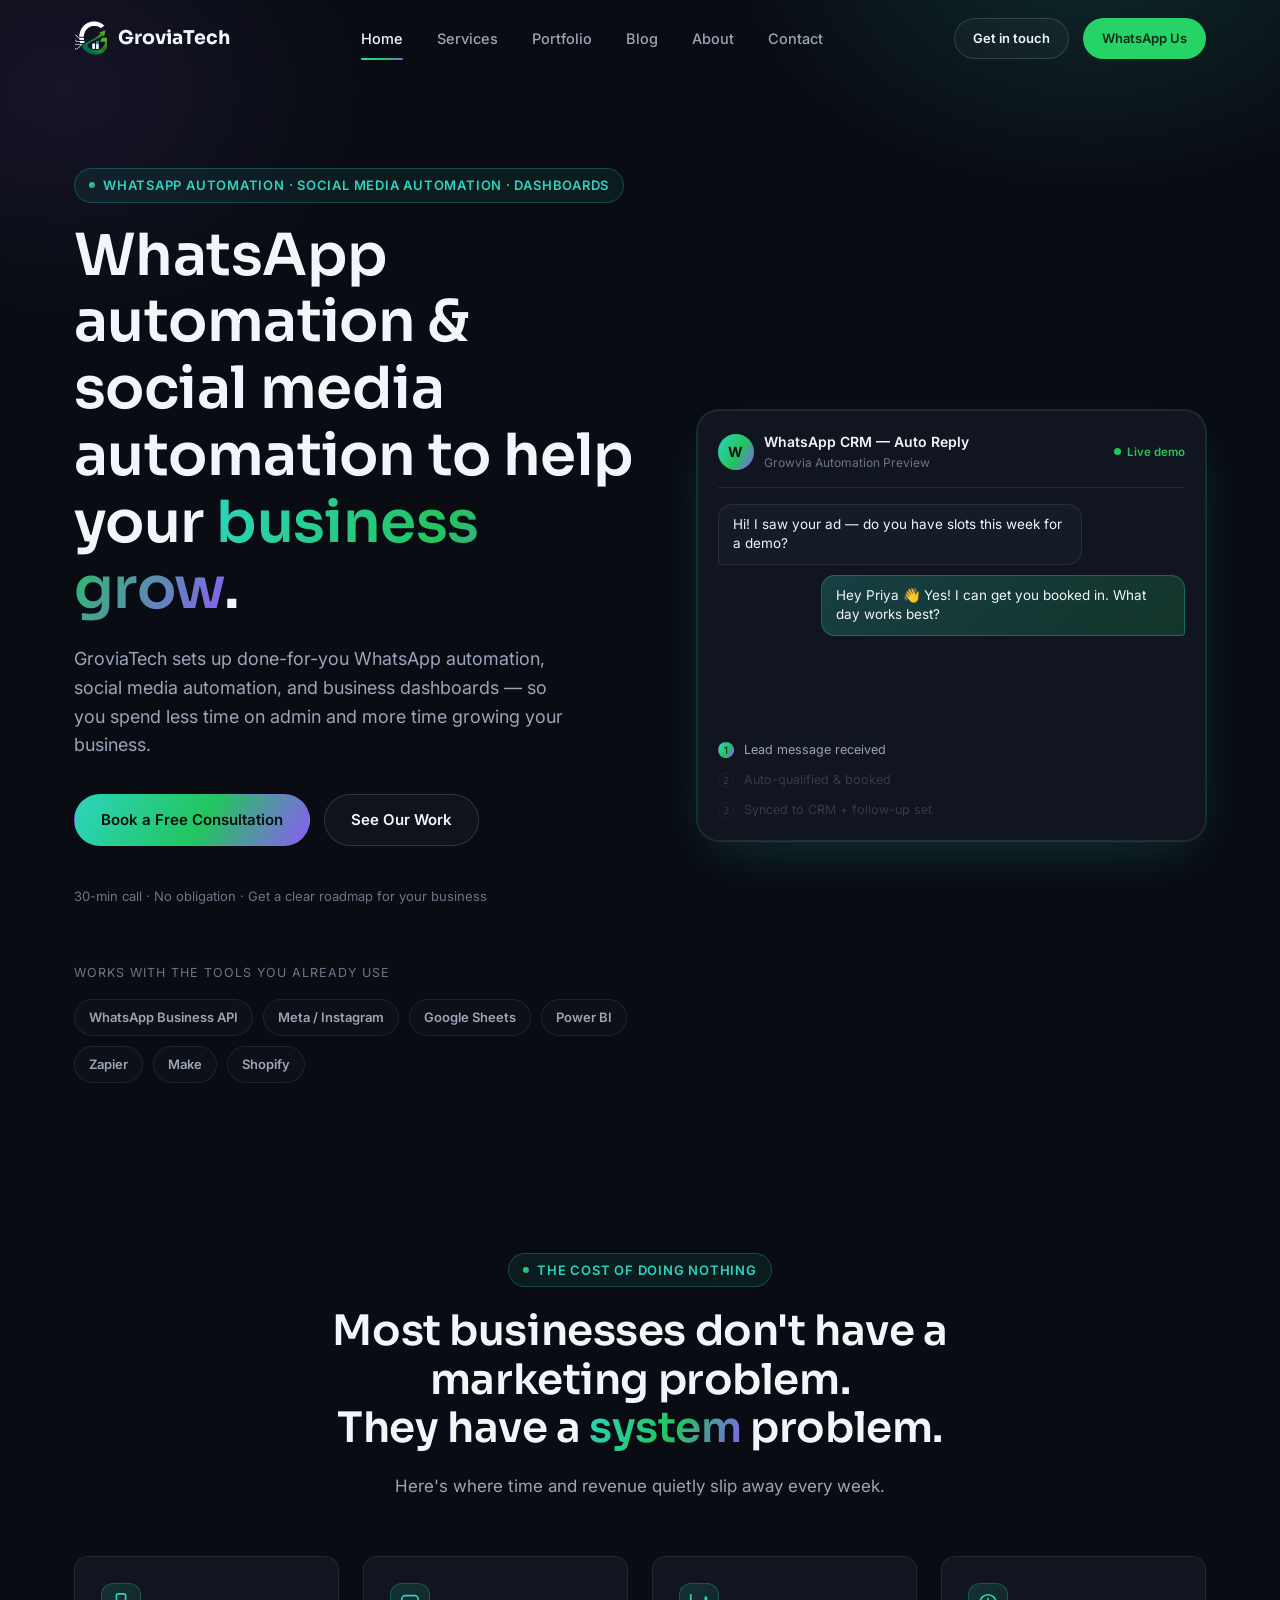
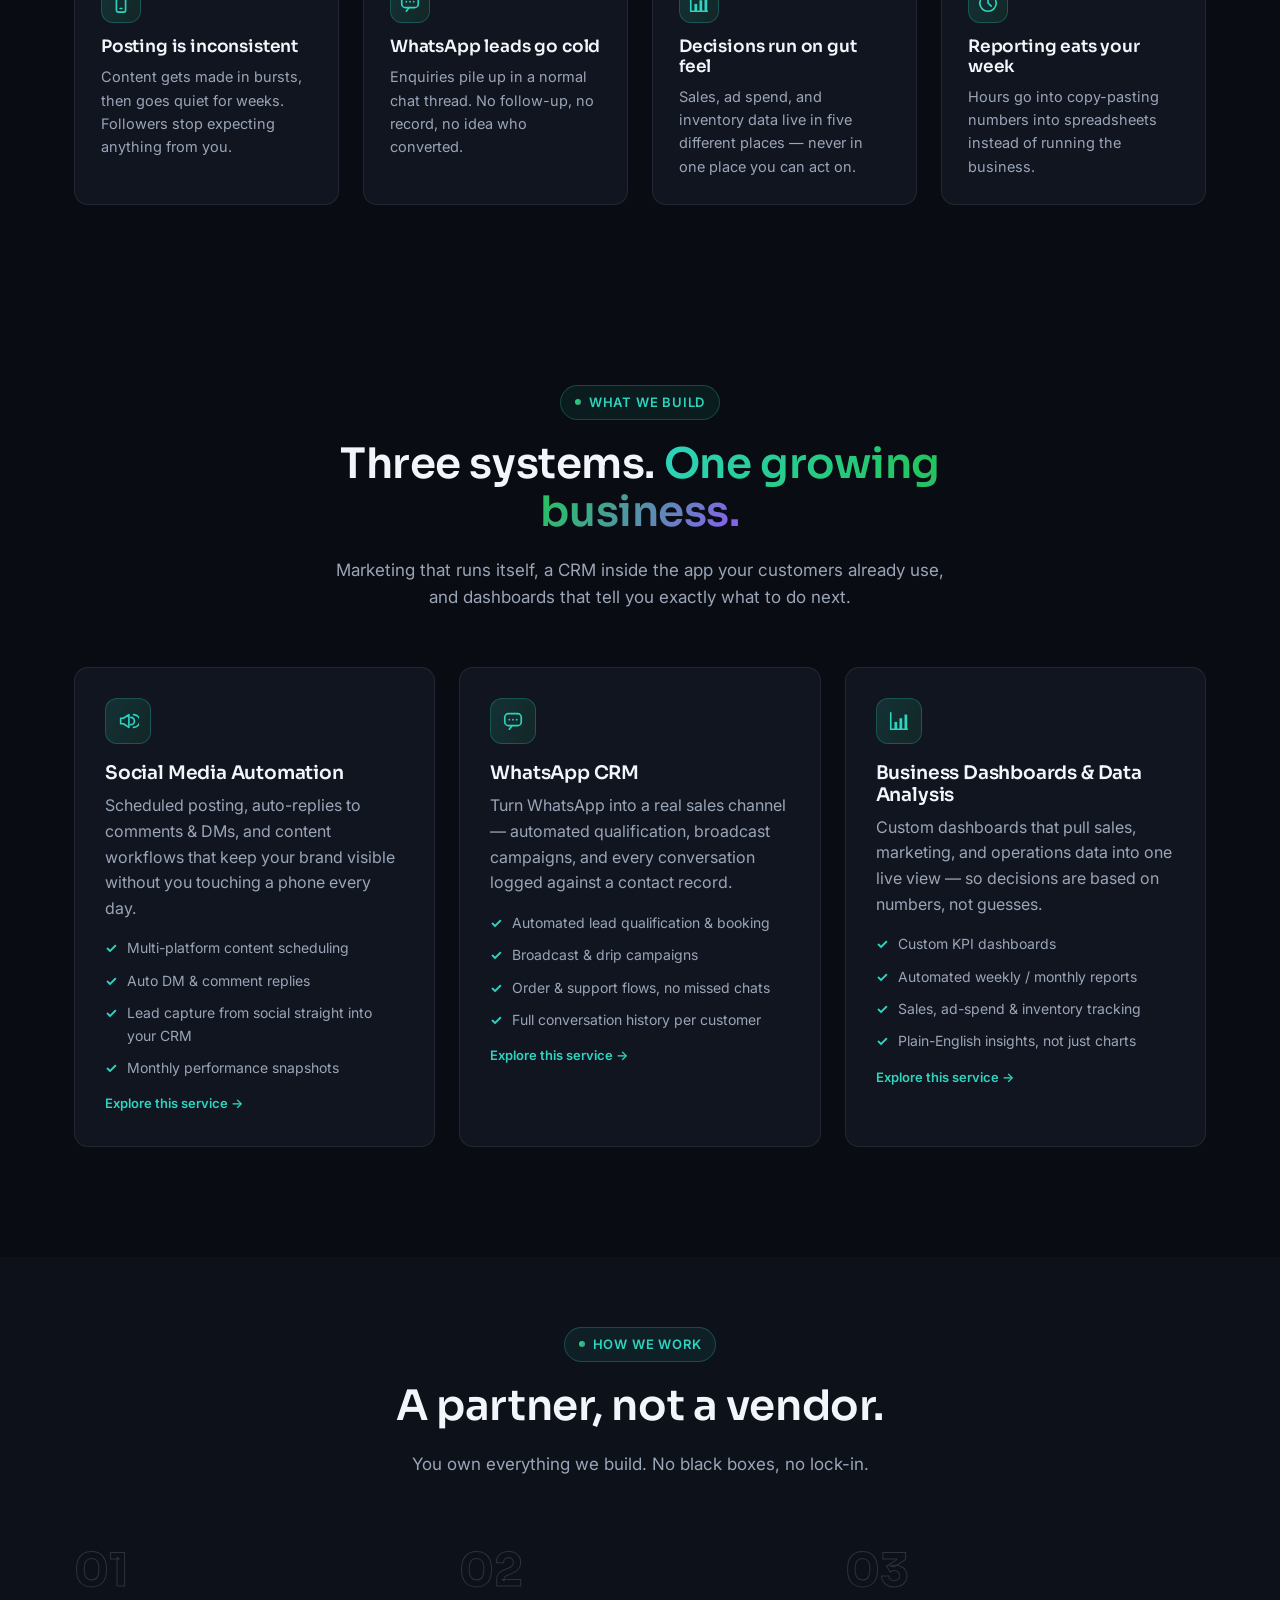
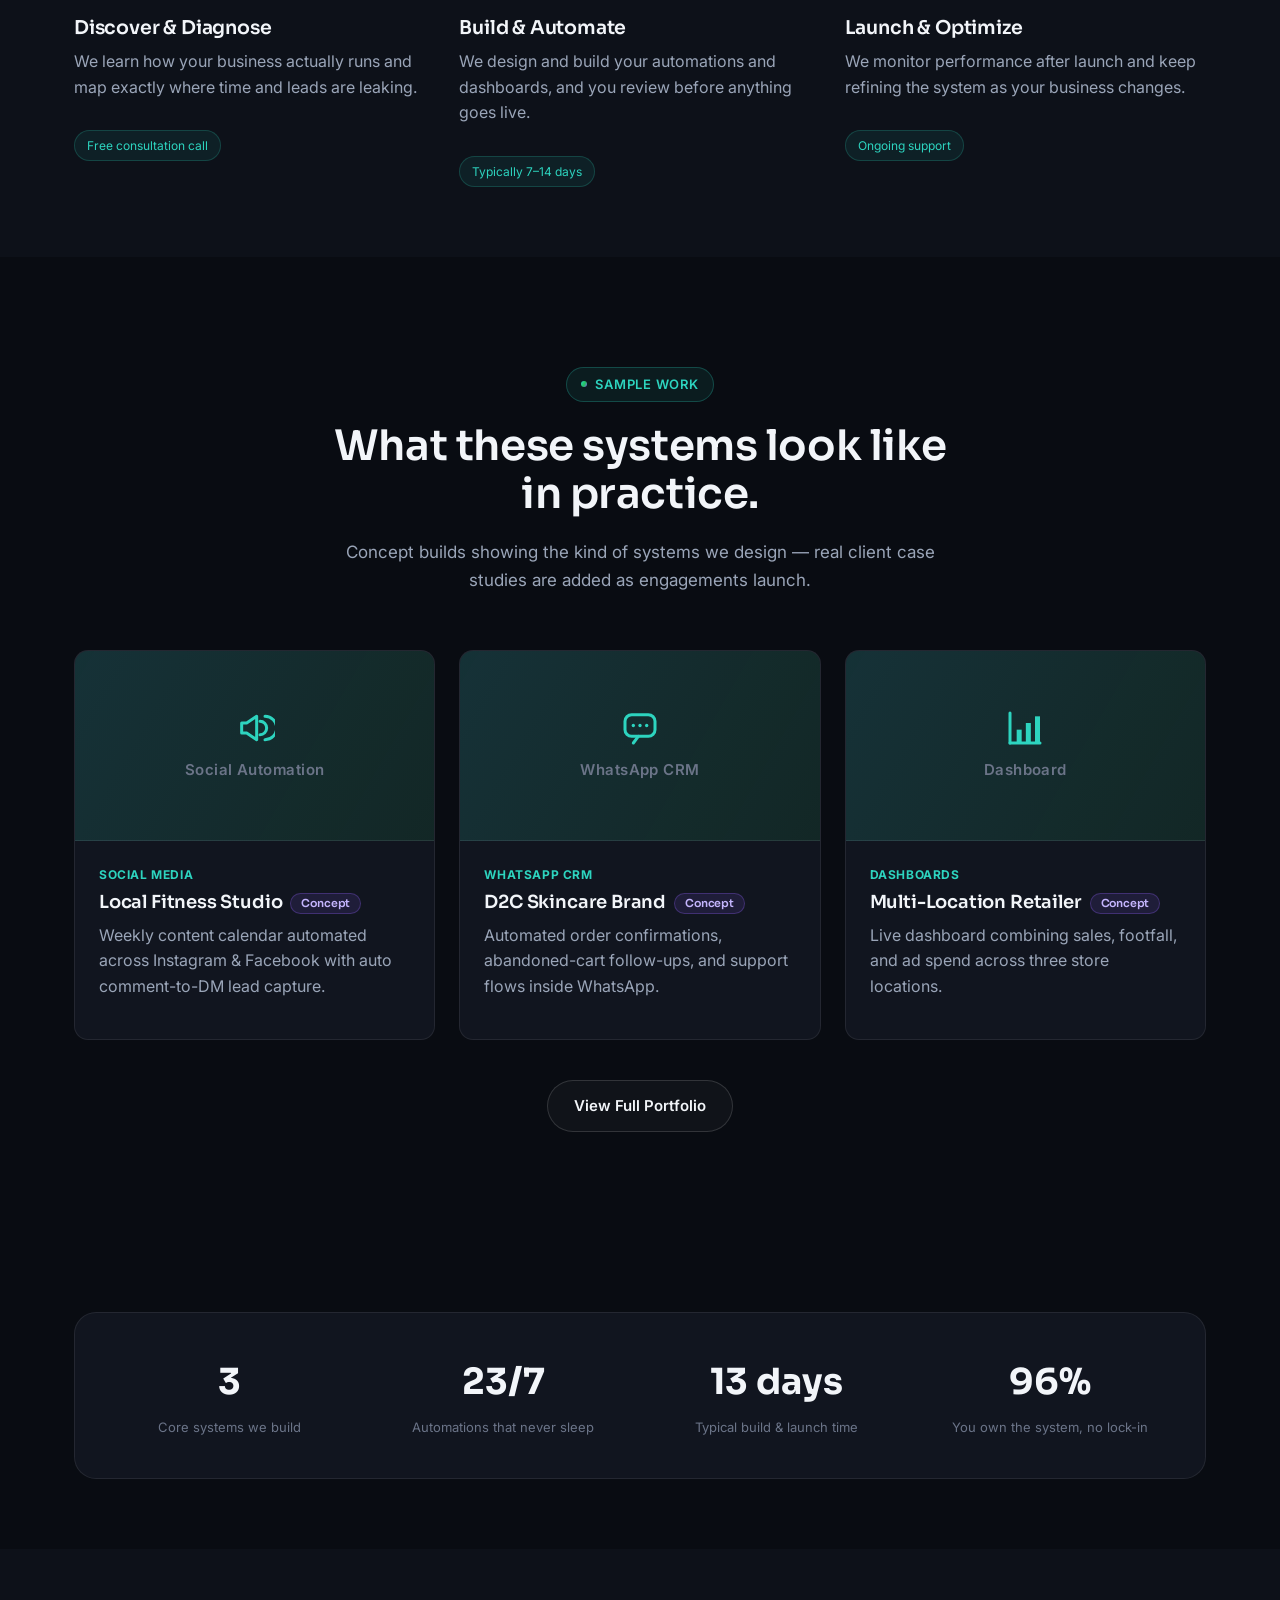
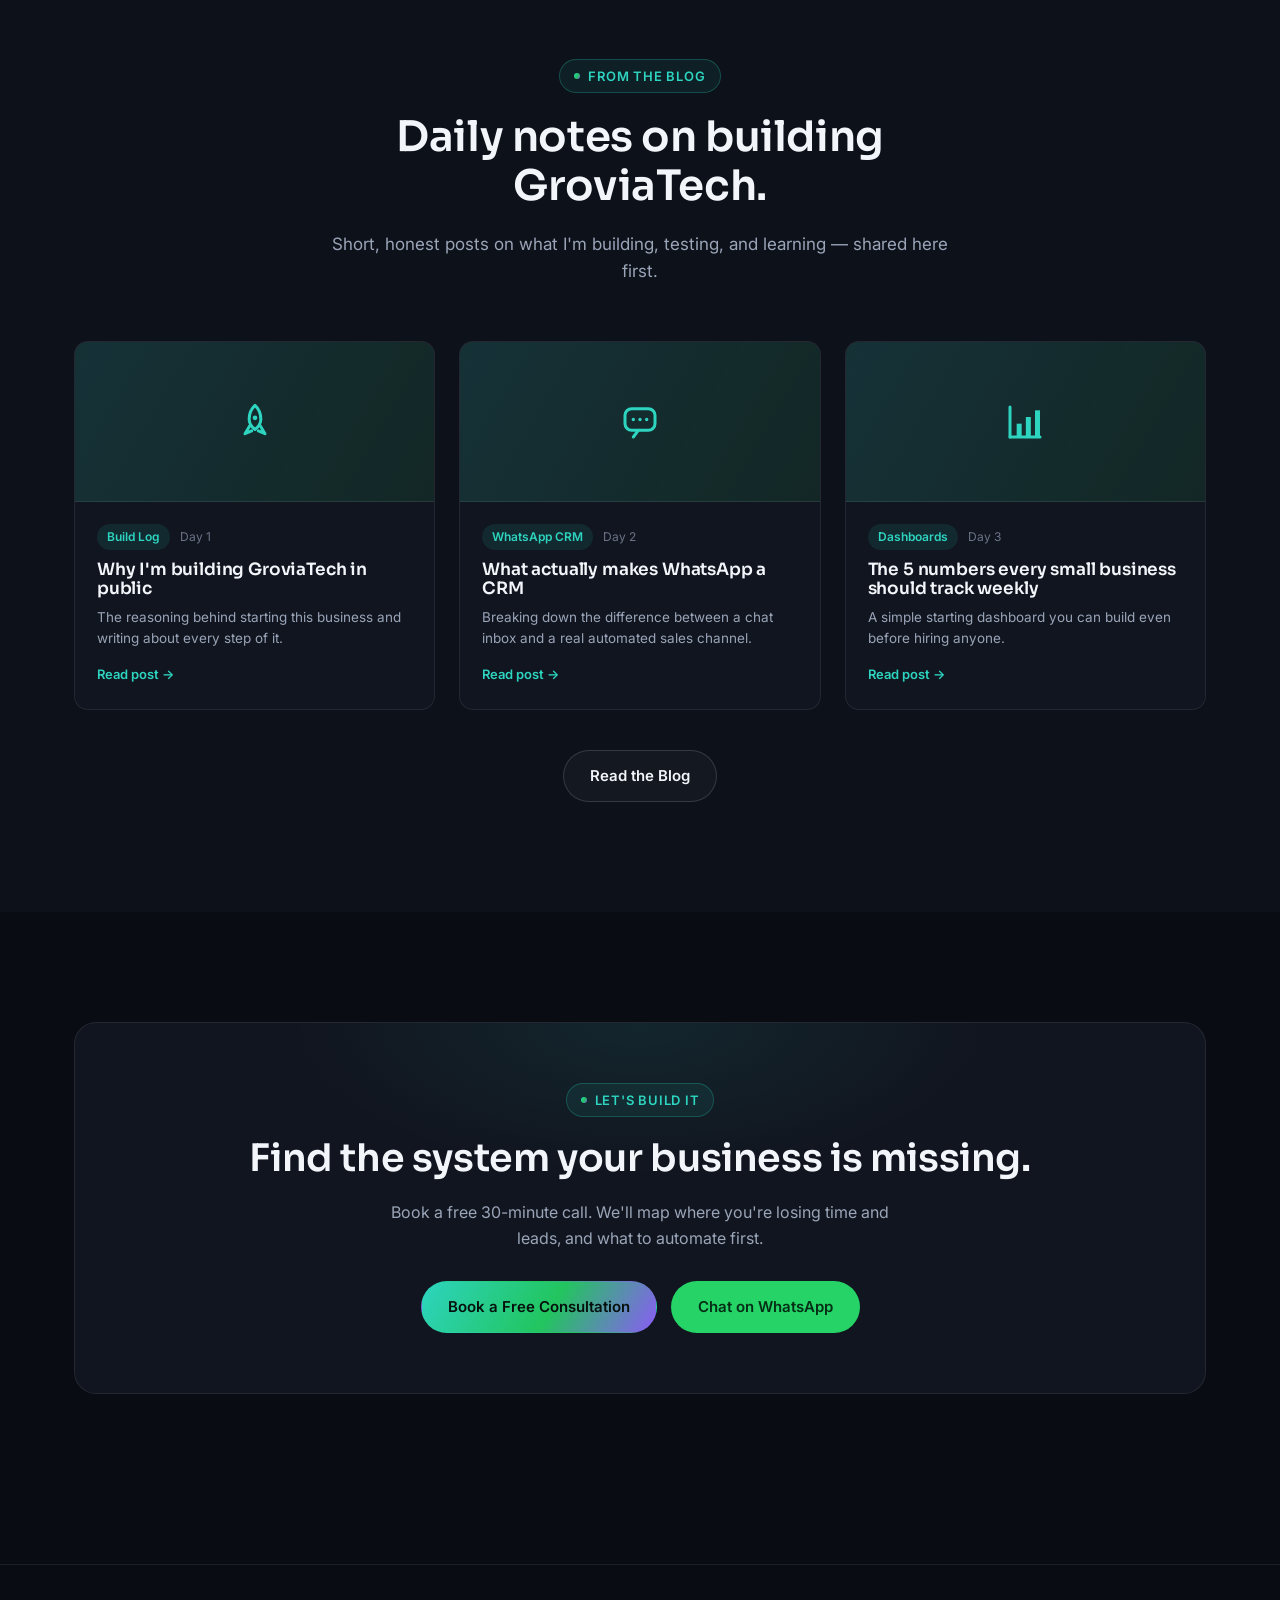
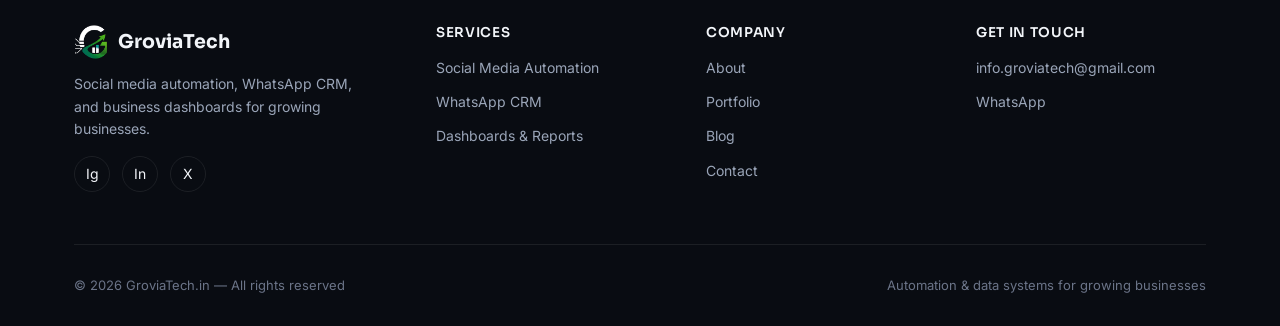
==== commit 2d9fe0db: "Add real WhatsApp number and email; brand icons/logo from previous step" ====
--- a/index.html
+++ b/index.html
@@ -30,7 +30,7 @@
   "url": "https://groviatech.in",
   "logo": "https://groviatech.in/favicon-512.png",
   "description": "GroviaTech provides done-for-you WhatsApp automation, social media automation, and business dashboard services for small businesses that want to grow without hiring an in-house team.",
-  "email": "hello@groviatech.in",
+  "email": "info.groviatech@gmail.com",
   "areaServed": "Worldwide",
   "knowsAbout": ["WhatsApp automation", "Social media automation", "Business dashboards", "Small business automation"]
 }
@@ -40,7 +40,7 @@
 
 <nav class="nav">
   <div class="nav-inner container">
-    <a href="index.html" class="logo"><span class="logo-mark">G</span>GroviaTech</a>
+    <a href="index.html" class="logo"><img src="logo-icon.png" alt="GroviaTech logo" class="logo-mark-img">GroviaTech</a>
     <div class="nav-links">
       <a href="index.html">Home</a>
       <a href="services.html">Services</a>
@@ -122,22 +122,22 @@
     </div>
     <div class="grid grid-4">
       <div class="problem-card reveal">
-        <div class="icon-box">📱</div>
+        <div class="icon-box"><svg viewBox="0 0 24 24" fill="none" stroke="currentColor" stroke-width="1.8" stroke-linecap="round" stroke-linejoin="round"><rect x="7" y="2" width="10" height="20" rx="2"/><line x1="11" y1="18" x2="13" y2="18"/></svg></div>
         <h3>Posting is inconsistent</h3>
         <p>Content gets made in bursts, then goes quiet for weeks. Followers stop expecting anything from you.</p>
       </div>
       <div class="problem-card reveal reveal-delay-1">
-        <div class="icon-box">💬</div>
+        <div class="icon-box"><svg viewBox="0 0 24 24" fill="none" stroke="currentColor" stroke-width="1.8" stroke-linecap="round" stroke-linejoin="round"><rect x="3" y="4" width="18" height="13" rx="4"/><path d="M8 21l3-4"/><circle cx="8" cy="10.5" r="1" fill="currentColor" stroke="none"/><circle cx="12" cy="10.5" r="1" fill="currentColor" stroke="none"/><circle cx="16" cy="10.5" r="1" fill="currentColor" stroke="none"/></svg></div>
         <h3>WhatsApp leads go cold</h3>
         <p>Enquiries pile up in a normal chat thread. No follow-up, no record, no idea who converted.</p>
       </div>
       <div class="problem-card reveal reveal-delay-2">
-        <div class="icon-box">📊</div>
+        <div class="icon-box"><svg viewBox="0 0 24 24" fill="none" stroke="currentColor" stroke-width="1.8" stroke-linecap="round" stroke-linejoin="round"><path d="M3 21V3"/><path d="M3 21h18"/><rect x="7" y="13" width="3" height="8" fill="currentColor" stroke="none"/><rect x="12.5" y="9" width="3" height="12" fill="currentColor" stroke="none"/><rect x="18" y="5" width="3" height="16" fill="currentColor" stroke="none"/></svg></div>
         <h3>Decisions run on gut feel</h3>
         <p>Sales, ad spend, and inventory data live in five different places — never in one place you can act on.</p>
       </div>
       <div class="problem-card reveal reveal-delay-3">
-        <div class="icon-box">🕒</div>
+        <div class="icon-box"><svg viewBox="0 0 24 24" fill="none" stroke="currentColor" stroke-width="1.8" stroke-linecap="round" stroke-linejoin="round"><circle cx="12" cy="12" r="9"/><path d="M12 7v5l3.5 3.5"/></svg></div>
         <h3>Reporting eats your week</h3>
         <p>Hours go into copy-pasting numbers into spreadsheets instead of running the business.</p>
       </div>
@@ -155,7 +155,7 @@
     </div>
     <div class="grid grid-3">
       <div class="card reveal">
-        <div class="icon-box">📱</div>
+        <div class="icon-box"><svg viewBox="0 0 24 24" fill="none" stroke="currentColor" stroke-width="1.8" stroke-linecap="round" stroke-linejoin="round"><path d="M4 9v6h3l6 4V5L7 9H4z"/><path d="M15 8a4 4 0 010 8"/><path d="M18 5a7 7 0 010 14"/></svg></div>
         <h3>Social Media Automation</h3>
         <p>Scheduled posting, auto-replies to comments &amp; DMs, and content workflows that keep your brand visible without you touching a phone every day.</p>
         <ul class="pill-list">
@@ -167,7 +167,7 @@
         <a href="services.html#social" class="blog-readmore">Explore this service →</a>
       </div>
       <div class="card reveal reveal-delay-1">
-        <div class="icon-box">💬</div>
+        <div class="icon-box"><svg viewBox="0 0 24 24" fill="none" stroke="currentColor" stroke-width="1.8" stroke-linecap="round" stroke-linejoin="round"><rect x="3" y="4" width="18" height="13" rx="4"/><path d="M8 21l3-4"/><circle cx="8" cy="10.5" r="1" fill="currentColor" stroke="none"/><circle cx="12" cy="10.5" r="1" fill="currentColor" stroke="none"/><circle cx="16" cy="10.5" r="1" fill="currentColor" stroke="none"/></svg></div>
         <h3>WhatsApp CRM</h3>
         <p>Turn WhatsApp into a real sales channel — automated qualification, broadcast campaigns, and every conversation logged against a contact record.</p>
         <ul class="pill-list">
@@ -179,7 +179,7 @@
         <a href="services.html#whatsapp" class="blog-readmore">Explore this service →</a>
       </div>
       <div class="card reveal reveal-delay-2">
-        <div class="icon-box">📊</div>
+        <div class="icon-box"><svg viewBox="0 0 24 24" fill="none" stroke="currentColor" stroke-width="1.8" stroke-linecap="round" stroke-linejoin="round"><path d="M3 21V3"/><path d="M3 21h18"/><rect x="7" y="13" width="3" height="8" fill="currentColor" stroke="none"/><rect x="12.5" y="9" width="3" height="12" fill="currentColor" stroke="none"/><rect x="18" y="5" width="3" height="16" fill="currentColor" stroke="none"/></svg></div>
         <h3>Business Dashboards &amp; Data Analysis</h3>
         <p>Custom dashboards that pull sales, marketing, and operations data into one live view — so decisions are based on numbers, not guesses.</p>
         <ul class="pill-list">
@@ -235,7 +235,7 @@
     </div>
     <div class="grid grid-3">
       <div class="portfolio-card reveal">
-        <div class="portfolio-thumb">Social Automation</div>
+        <div class="portfolio-thumb"><svg viewBox="0 0 24 24" fill="none" stroke="currentColor" stroke-width="1.8" stroke-linecap="round" stroke-linejoin="round"><path d="M4 9v6h3l6 4V5L7 9H4z"/><path d="M15 8a4 4 0 010 8"/><path d="M18 5a7 7 0 010 14"/></svg><span>Social Automation</span></div>
         <div class="portfolio-body">
           <div class="portfolio-cat">Social Media</div>
           <h3>Local Fitness Studio<span class="sample-badge">Concept</span></h3>
@@ -243,7 +243,7 @@
         </div>
       </div>
       <div class="portfolio-card reveal reveal-delay-1">
-        <div class="portfolio-thumb">WhatsApp CRM</div>
+        <div class="portfolio-thumb"><svg viewBox="0 0 24 24" fill="none" stroke="currentColor" stroke-width="1.8" stroke-linecap="round" stroke-linejoin="round"><rect x="3" y="4" width="18" height="13" rx="4"/><path d="M8 21l3-4"/><circle cx="8" cy="10.5" r="1" fill="currentColor" stroke="none"/><circle cx="12" cy="10.5" r="1" fill="currentColor" stroke="none"/><circle cx="16" cy="10.5" r="1" fill="currentColor" stroke="none"/></svg><span>WhatsApp CRM</span></div>
         <div class="portfolio-body">
           <div class="portfolio-cat">WhatsApp CRM</div>
           <h3>D2C Skincare Brand<span class="sample-badge">Concept</span></h3>
@@ -251,7 +251,7 @@
         </div>
       </div>
       <div class="portfolio-card reveal reveal-delay-2">
-        <div class="portfolio-thumb">Dashboard</div>
+        <div class="portfolio-thumb"><svg viewBox="0 0 24 24" fill="none" stroke="currentColor" stroke-width="1.8" stroke-linecap="round" stroke-linejoin="round"><path d="M3 21V3"/><path d="M3 21h18"/><rect x="7" y="13" width="3" height="8" fill="currentColor" stroke="none"/><rect x="12.5" y="9" width="3" height="12" fill="currentColor" stroke="none"/><rect x="18" y="5" width="3" height="16" fill="currentColor" stroke="none"/></svg><span>Dashboard</span></div>
         <div class="portfolio-body">
           <div class="portfolio-cat">Dashboards</div>
           <h3>Multi-Location Retailer<span class="sample-badge">Concept</span></h3>
@@ -287,7 +287,7 @@
     </div>
     <div class="grid grid-3">
       <div class="blog-card reveal">
-        <div class="blog-thumb">🚀</div>
+        <div class="blog-thumb"><svg viewBox="0 0 24 24" fill="none" stroke="currentColor" stroke-width="1.8" stroke-linecap="round" stroke-linejoin="round"><path d="M12 2c2.2 2 3.5 5.2 3.5 8.3 0 2.2-1.1 4.3-3.5 6.2-2.4-1.9-3.5-4-3.5-6.2C8.5 7.2 9.8 4 12 2z"/><circle cx="12" cy="9.5" r="1.4" fill="currentColor" stroke="none"/><path d="M8.7 14.5L6 19l4-1.7"/><path d="M15.3 14.5L18 19l-4-1.7"/></svg></div>
         <div class="blog-body">
           <div class="blog-meta"><span class="blog-tag">Build Log</span><span>Day 1</span></div>
           <h3>Why I'm building GroviaTech in public</h3>
@@ -296,7 +296,7 @@
         </div>
       </div>
       <div class="blog-card reveal reveal-delay-1">
-        <div class="blog-thumb">💬</div>
+        <div class="blog-thumb"><svg viewBox="0 0 24 24" fill="none" stroke="currentColor" stroke-width="1.8" stroke-linecap="round" stroke-linejoin="round"><rect x="3" y="4" width="18" height="13" rx="4"/><path d="M8 21l3-4"/><circle cx="8" cy="10.5" r="1" fill="currentColor" stroke="none"/><circle cx="12" cy="10.5" r="1" fill="currentColor" stroke="none"/><circle cx="16" cy="10.5" r="1" fill="currentColor" stroke="none"/></svg></div>
         <div class="blog-body">
           <div class="blog-meta"><span class="blog-tag">WhatsApp CRM</span><span>Day 2</span></div>
           <h3>What actually makes WhatsApp a CRM</h3>
@@ -305,7 +305,7 @@
         </div>
       </div>
       <div class="blog-card reveal reveal-delay-2">
-        <div class="blog-thumb">📊</div>
+        <div class="blog-thumb"><svg viewBox="0 0 24 24" fill="none" stroke="currentColor" stroke-width="1.8" stroke-linecap="round" stroke-linejoin="round"><path d="M3 21V3"/><path d="M3 21h18"/><rect x="7" y="13" width="3" height="8" fill="currentColor" stroke="none"/><rect x="12.5" y="9" width="3" height="12" fill="currentColor" stroke="none"/><rect x="18" y="5" width="3" height="16" fill="currentColor" stroke="none"/></svg></div>
         <div class="blog-body">
           <div class="blog-meta"><span class="blog-tag">Dashboards</span><span>Day 3</span></div>
           <h3>The 5 numbers every small business should track weekly</h3>
@@ -339,7 +339,7 @@
   <div class="container">
     <div class="footer-grid">
       <div class="footer-brand">
-        <a href="index.html" class="logo"><span class="logo-mark">G</span>GroviaTech</a>
+        <a href="index.html" class="logo"><img src="logo-icon.png" alt="GroviaTech logo" class="logo-mark-img">GroviaTech</a>
         <p>Social media automation, WhatsApp CRM, and business dashboards for growing businesses.</p>
         <div class="footer-social">
           <a href="#" aria-label="Instagram" data-config="social-instagram">Ig</a>
@@ -362,7 +362,7 @@
       </div>
       <div class="footer-col">
         <h4>Get in touch</h4>
-        <a href="mailto:hello@groviatech.in">hello@groviatech.in</a>
+        <a href="mailto:info.groviatech@gmail.com" data-config="email-href">info.groviatech@gmail.com</a>
         <a href="#" target="_blank" data-config="whatsapp-href">WhatsApp</a>
       </div>
     </div>
--- a/css/style.css
+++ b/css/style.css
@@ -137,6 +137,9 @@
   display:flex; align-items:center; justify-content:center;
   font-size:15px; font-weight:800; color:#06110d;
 }
+.logo-mark-img{
+  width:34px; height:34px; object-fit: contain; flex-shrink:0; display:block;
+}
 .nav-links{ display:flex; align-items:center; gap:34px; }
 .nav-links a{
   font-size: 14.5px; font-weight:500; color: var(--text-muted);
@@ -242,6 +245,9 @@
   display:flex; align-items:center; justify-content:center;
   margin-bottom: 18px; font-size: 20px;
 }
+.icon-box svg{ width:22px; height:22px; color: var(--accent); flex-shrink:0; }
+.blog-thumb svg, .portfolio-thumb svg{ width:40px; height:40px; color: var(--accent); }
+.post-hero-icon svg{ width:44px; height:44px; color: var(--accent); }
 
 .pill-list{ display:flex; flex-direction:column; gap:10px; margin-top:16px; }
 .pill-list li{ display:flex; align-items:flex-start; gap:10px; font-size:14px; color: var(--text-muted); }
@@ -286,7 +292,9 @@
 /* ---------- Blog cards ---------- */
 .blog-card{ background: var(--surface); border:1px solid var(--border); border-radius: var(--radius); overflow:hidden; transition: transform .3s ease, border-color .3s ease; }
 .blog-card:hover{ transform: translateY(-4px); border-color: var(--border-strong); }
-.blog-thumb{ height: 160px; background: var(--accent-gradient-soft); position:relative; display:flex; align-items:center; justify-content:center; font-size:34px; border-bottom:1px solid var(--border); }
+.blog-thumb{ height: 160px; background: var(--accent-gradient-soft); position:relative; display:flex; align-items:center; justify-content:center; font-size:34px; border-bottom:1px solid var(--border); overflow:hidden; }
+.blog-thumb img{ width:100%; height:100%; object-fit:cover; }
+.post-hero-img{ width:100%; max-height:360px; object-fit:cover; border-radius: var(--radius); margin-bottom:24px; display:block; }
 .blog-body{ padding: 22px; }
 .blog-meta{ display:flex; gap:10px; align-items:center; font-size:12px; color: var(--text-dim); margin-bottom:10px; }
 .blog-tag{ background: rgba(45,212,191,0.1); color: var(--accent); padding:3px 10px; border-radius:999px; font-weight:600; }
@@ -303,7 +311,7 @@
 }
 .filter-btn.active, .filter-btn:hover{ background: var(--accent-gradient); color:#06110d; border-color:transparent; }
 .portfolio-card{ background: var(--surface); border:1px solid var(--border); border-radius: var(--radius); overflow:hidden; }
-.portfolio-thumb{ height: 190px; background: var(--accent-gradient-soft); display:flex; align-items:center; justify-content:center; font-size:15px; color: var(--text-dim); border-bottom: 1px solid var(--border); font-weight:600; letter-spacing:.03em; }
+.portfolio-thumb{ height: 190px; background: var(--accent-gradient-soft); display:flex; flex-direction:column; align-items:center; justify-content:center; gap:10px; font-size:15px; color: var(--text-dim); border-bottom: 1px solid var(--border); font-weight:600; letter-spacing:.03em; }
 .portfolio-body{ padding: 24px; }
 .portfolio-cat{ font-size:12px; color: var(--accent); font-weight:700; text-transform:uppercase; letter-spacing:.05em; margin-bottom:8px; }
 .portfolio-body h3{ font-size:18px; }
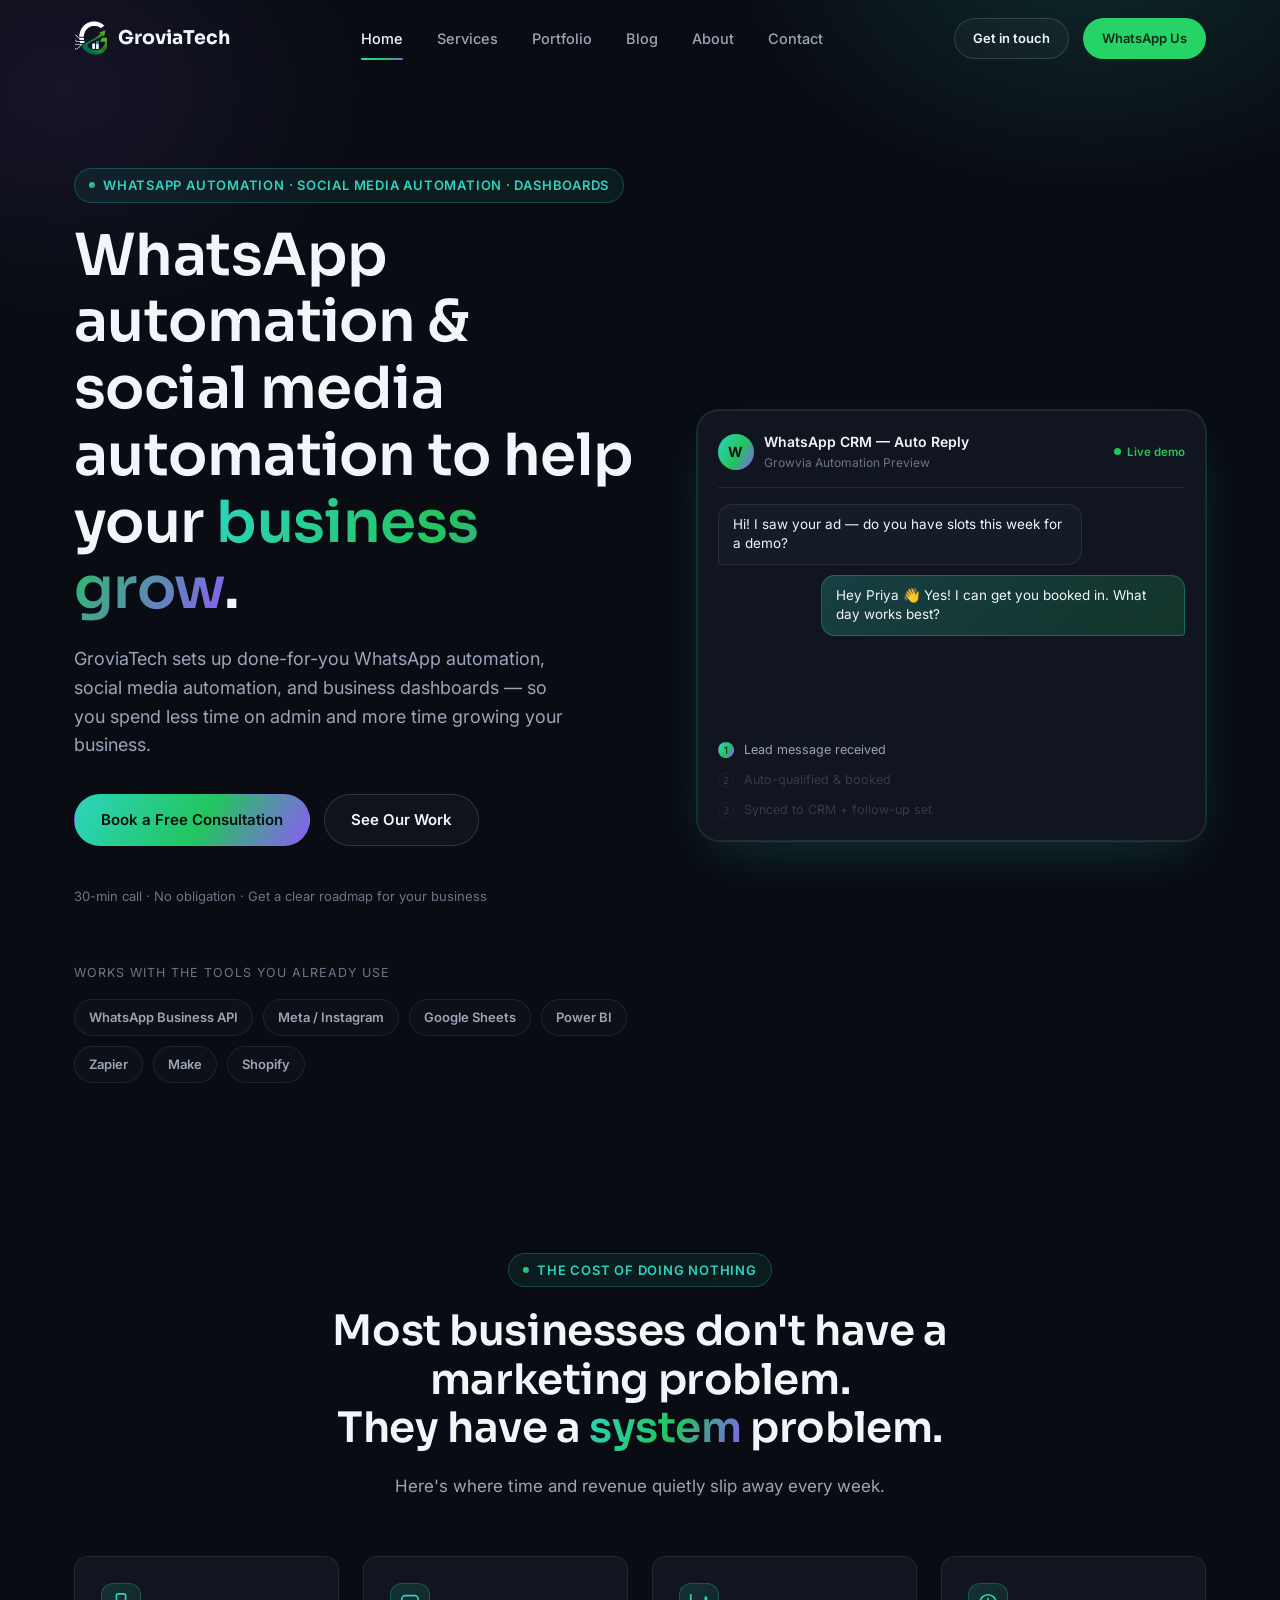
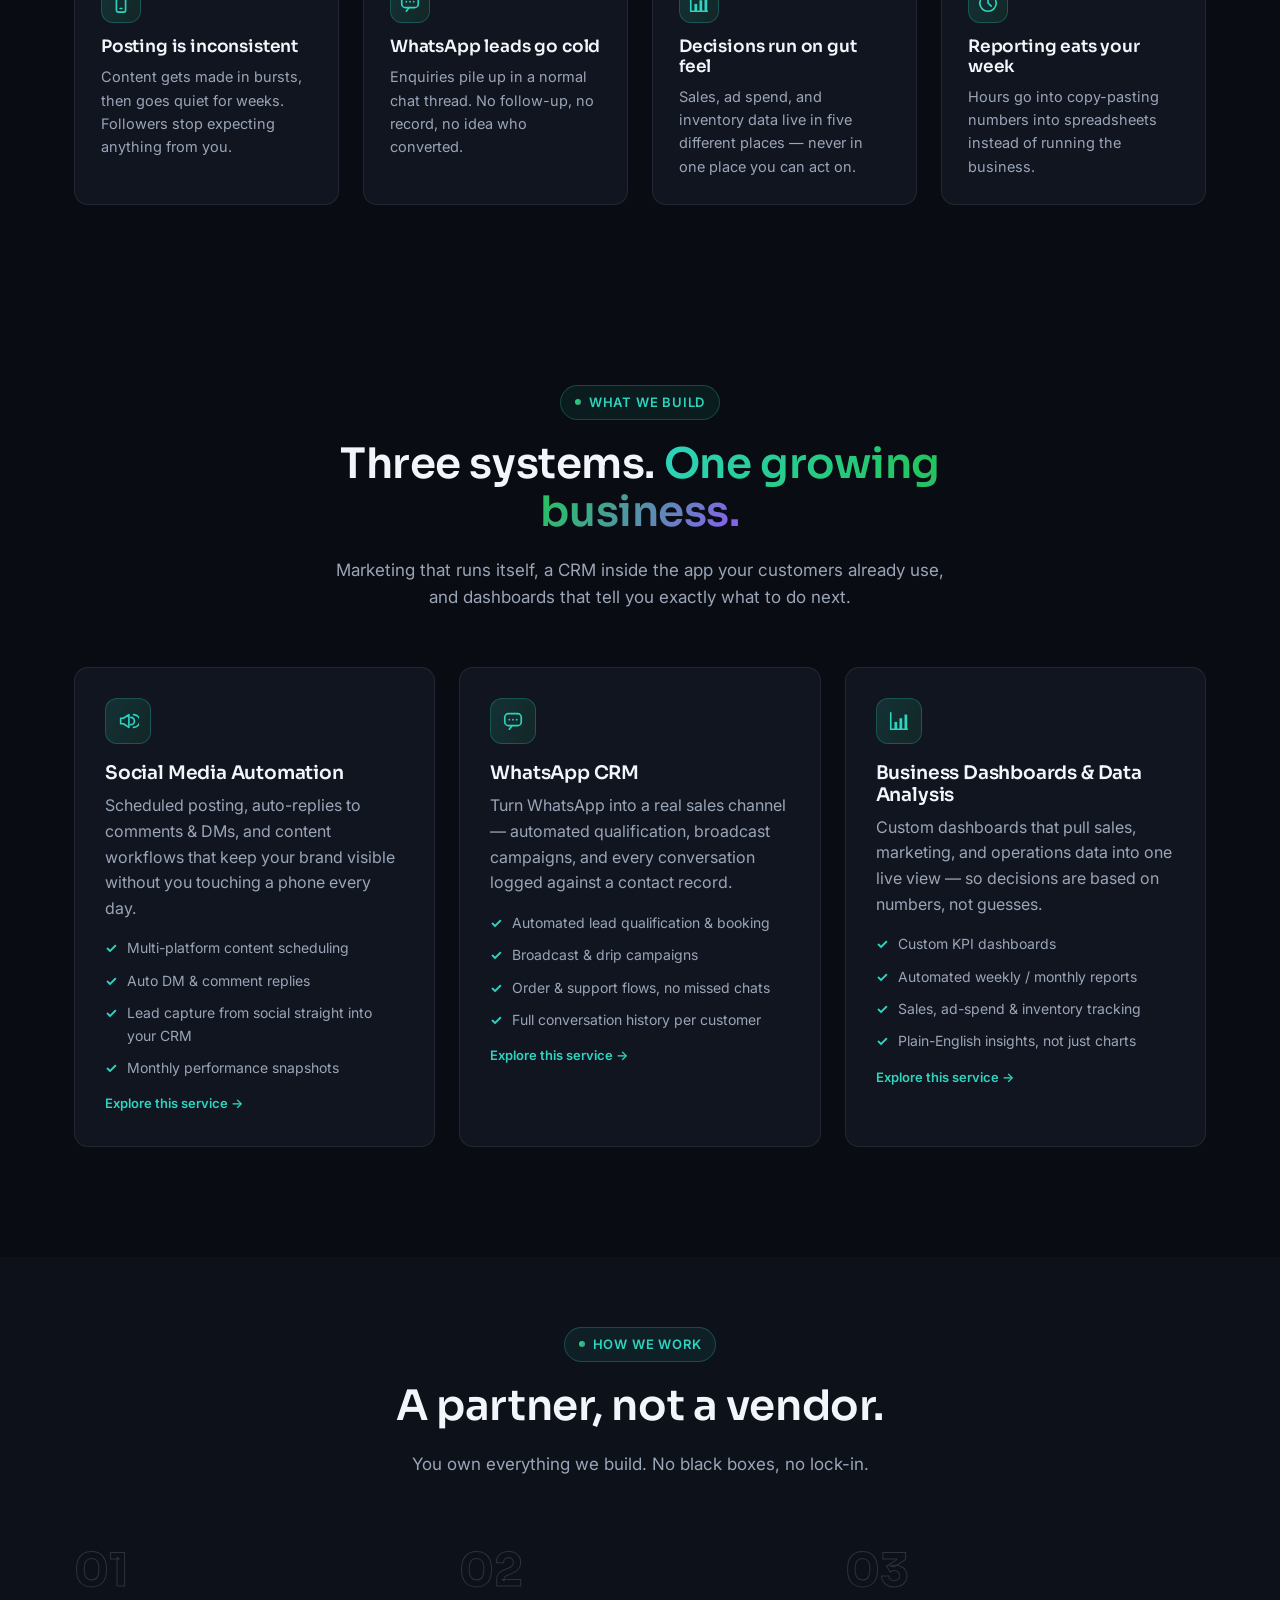
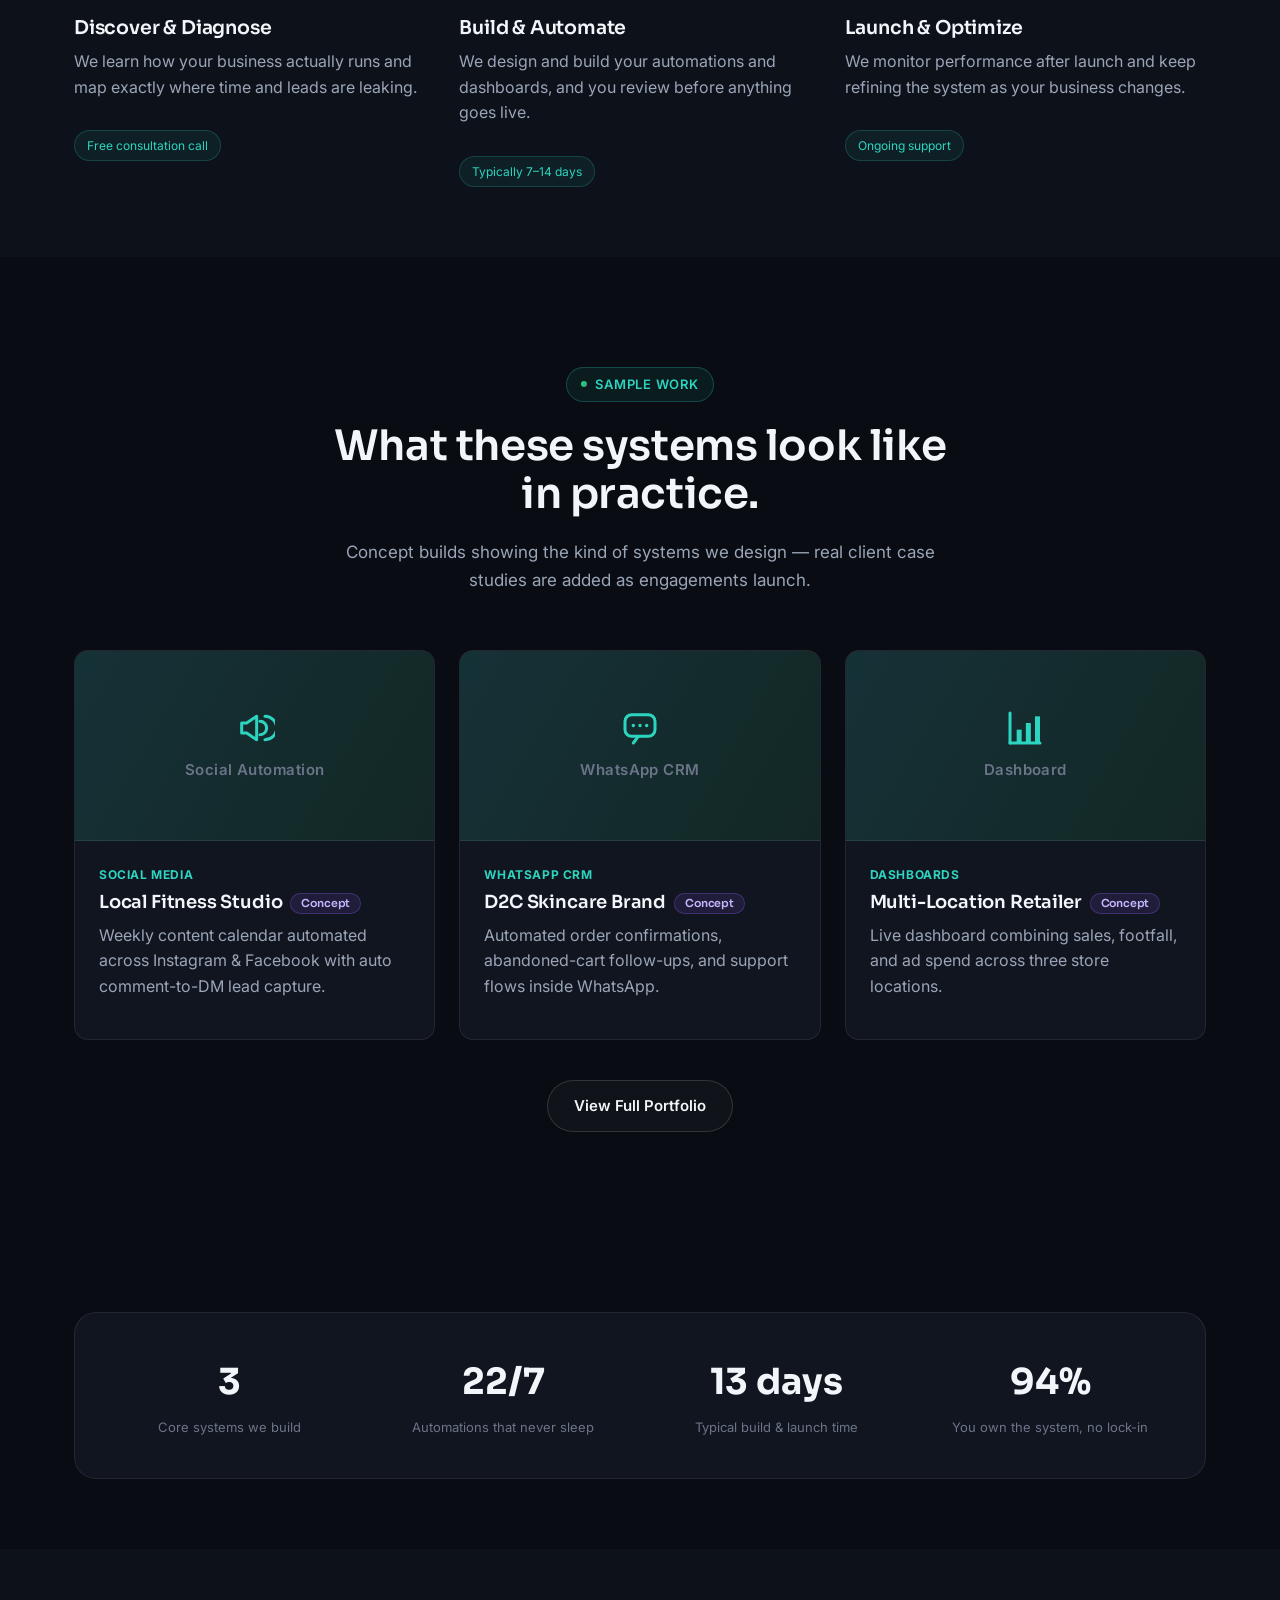
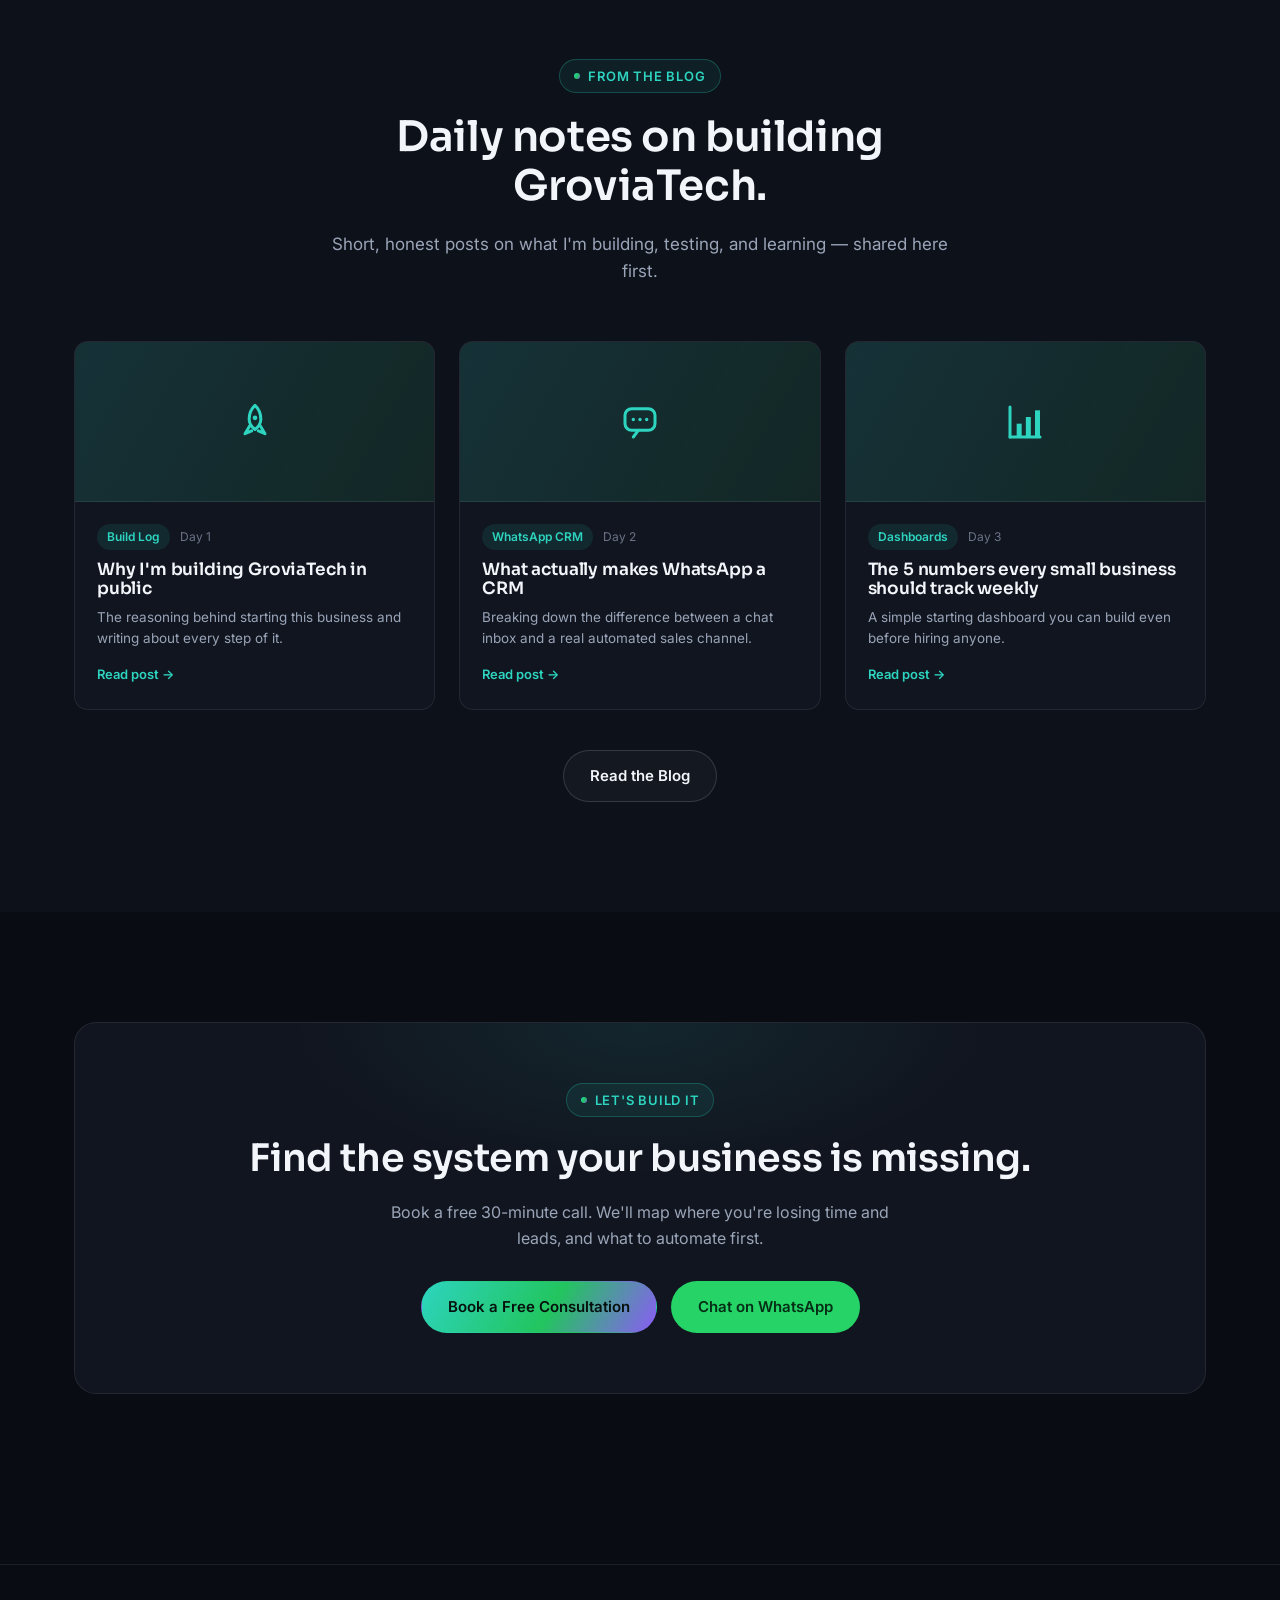
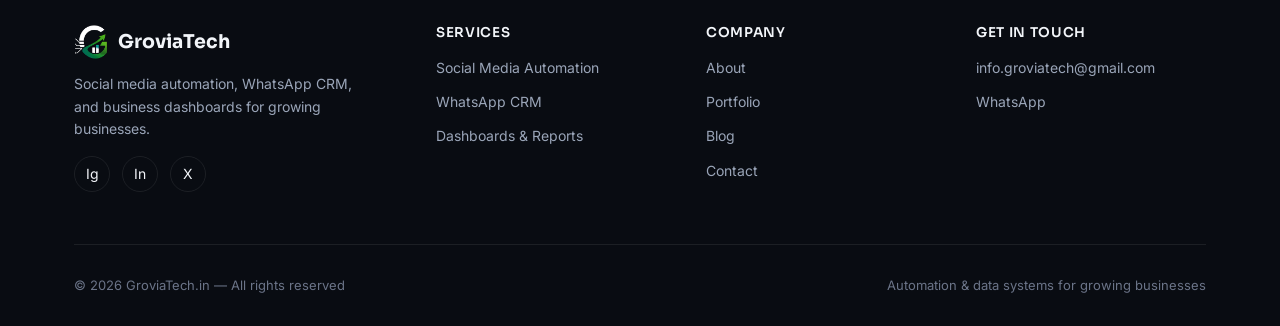
==== commit f7cf19db: "Fix oversized icons with explicit inline dimensions" ====
--- a/index.html
+++ b/index.html
@@ -122,22 +122,22 @@
     </div>
     <div class="grid grid-4">
       <div class="problem-card reveal">
-        <div class="icon-box"><svg viewBox="0 0 24 24" fill="none" stroke="currentColor" stroke-width="1.8" stroke-linecap="round" stroke-linejoin="round"><rect x="7" y="2" width="10" height="20" rx="2"/><line x1="11" y1="18" x2="13" y2="18"/></svg></div>
+        <div class="icon-box"><svg viewBox="0 0 24 24" fill="none" stroke="currentColor" stroke-width="1.8" stroke-linecap="round" stroke-linejoin="round" style="width:22px;height:22px;flex-shrink:0;"><rect x="7" y="2" width="10" height="20" rx="2"/><line x1="11" y1="18" x2="13" y2="18"/></svg></div>
         <h3>Posting is inconsistent</h3>
         <p>Content gets made in bursts, then goes quiet for weeks. Followers stop expecting anything from you.</p>
       </div>
       <div class="problem-card reveal reveal-delay-1">
-        <div class="icon-box"><svg viewBox="0 0 24 24" fill="none" stroke="currentColor" stroke-width="1.8" stroke-linecap="round" stroke-linejoin="round"><rect x="3" y="4" width="18" height="13" rx="4"/><path d="M8 21l3-4"/><circle cx="8" cy="10.5" r="1" fill="currentColor" stroke="none"/><circle cx="12" cy="10.5" r="1" fill="currentColor" stroke="none"/><circle cx="16" cy="10.5" r="1" fill="currentColor" stroke="none"/></svg></div>
+        <div class="icon-box"><svg viewBox="0 0 24 24" fill="none" stroke="currentColor" stroke-width="1.8" stroke-linecap="round" stroke-linejoin="round" style="width:22px;height:22px;flex-shrink:0;"><rect x="3" y="4" width="18" height="13" rx="4"/><path d="M8 21l3-4"/><circle cx="8" cy="10.5" r="1" fill="currentColor" stroke="none"/><circle cx="12" cy="10.5" r="1" fill="currentColor" stroke="none"/><circle cx="16" cy="10.5" r="1" fill="currentColor" stroke="none"/></svg></div>
         <h3>WhatsApp leads go cold</h3>
         <p>Enquiries pile up in a normal chat thread. No follow-up, no record, no idea who converted.</p>
       </div>
       <div class="problem-card reveal reveal-delay-2">
-        <div class="icon-box"><svg viewBox="0 0 24 24" fill="none" stroke="currentColor" stroke-width="1.8" stroke-linecap="round" stroke-linejoin="round"><path d="M3 21V3"/><path d="M3 21h18"/><rect x="7" y="13" width="3" height="8" fill="currentColor" stroke="none"/><rect x="12.5" y="9" width="3" height="12" fill="currentColor" stroke="none"/><rect x="18" y="5" width="3" height="16" fill="currentColor" stroke="none"/></svg></div>
+        <div class="icon-box"><svg viewBox="0 0 24 24" fill="none" stroke="currentColor" stroke-width="1.8" stroke-linecap="round" stroke-linejoin="round" style="width:22px;height:22px;flex-shrink:0;"><path d="M3 21V3"/><path d="M3 21h18"/><rect x="7" y="13" width="3" height="8" fill="currentColor" stroke="none"/><rect x="12.5" y="9" width="3" height="12" fill="currentColor" stroke="none"/><rect x="18" y="5" width="3" height="16" fill="currentColor" stroke="none"/></svg></div>
         <h3>Decisions run on gut feel</h3>
         <p>Sales, ad spend, and inventory data live in five different places — never in one place you can act on.</p>
       </div>
       <div class="problem-card reveal reveal-delay-3">
-        <div class="icon-box"><svg viewBox="0 0 24 24" fill="none" stroke="currentColor" stroke-width="1.8" stroke-linecap="round" stroke-linejoin="round"><circle cx="12" cy="12" r="9"/><path d="M12 7v5l3.5 3.5"/></svg></div>
+        <div class="icon-box"><svg viewBox="0 0 24 24" fill="none" stroke="currentColor" stroke-width="1.8" stroke-linecap="round" stroke-linejoin="round" style="width:22px;height:22px;flex-shrink:0;"><circle cx="12" cy="12" r="9"/><path d="M12 7v5l3.5 3.5"/></svg></div>
         <h3>Reporting eats your week</h3>
         <p>Hours go into copy-pasting numbers into spreadsheets instead of running the business.</p>
       </div>
@@ -155,7 +155,7 @@
     </div>
     <div class="grid grid-3">
       <div class="card reveal">
-        <div class="icon-box"><svg viewBox="0 0 24 24" fill="none" stroke="currentColor" stroke-width="1.8" stroke-linecap="round" stroke-linejoin="round"><path d="M4 9v6h3l6 4V5L7 9H4z"/><path d="M15 8a4 4 0 010 8"/><path d="M18 5a7 7 0 010 14"/></svg></div>
+        <div class="icon-box"><svg viewBox="0 0 24 24" fill="none" stroke="currentColor" stroke-width="1.8" stroke-linecap="round" stroke-linejoin="round" style="width:22px;height:22px;flex-shrink:0;"><path d="M4 9v6h3l6 4V5L7 9H4z"/><path d="M15 8a4 4 0 010 8"/><path d="M18 5a7 7 0 010 14"/></svg></div>
         <h3>Social Media Automation</h3>
         <p>Scheduled posting, auto-replies to comments &amp; DMs, and content workflows that keep your brand visible without you touching a phone every day.</p>
         <ul class="pill-list">
@@ -167,7 +167,7 @@
         <a href="services.html#social" class="blog-readmore">Explore this service →</a>
       </div>
       <div class="card reveal reveal-delay-1">
-        <div class="icon-box"><svg viewBox="0 0 24 24" fill="none" stroke="currentColor" stroke-width="1.8" stroke-linecap="round" stroke-linejoin="round"><rect x="3" y="4" width="18" height="13" rx="4"/><path d="M8 21l3-4"/><circle cx="8" cy="10.5" r="1" fill="currentColor" stroke="none"/><circle cx="12" cy="10.5" r="1" fill="currentColor" stroke="none"/><circle cx="16" cy="10.5" r="1" fill="currentColor" stroke="none"/></svg></div>
+        <div class="icon-box"><svg viewBox="0 0 24 24" fill="none" stroke="currentColor" stroke-width="1.8" stroke-linecap="round" stroke-linejoin="round" style="width:22px;height:22px;flex-shrink:0;"><rect x="3" y="4" width="18" height="13" rx="4"/><path d="M8 21l3-4"/><circle cx="8" cy="10.5" r="1" fill="currentColor" stroke="none"/><circle cx="12" cy="10.5" r="1" fill="currentColor" stroke="none"/><circle cx="16" cy="10.5" r="1" fill="currentColor" stroke="none"/></svg></div>
         <h3>WhatsApp CRM</h3>
         <p>Turn WhatsApp into a real sales channel — automated qualification, broadcast campaigns, and every conversation logged against a contact record.</p>
         <ul class="pill-list">
@@ -179,7 +179,7 @@
         <a href="services.html#whatsapp" class="blog-readmore">Explore this service →</a>
       </div>
       <div class="card reveal reveal-delay-2">
-        <div class="icon-box"><svg viewBox="0 0 24 24" fill="none" stroke="currentColor" stroke-width="1.8" stroke-linecap="round" stroke-linejoin="round"><path d="M3 21V3"/><path d="M3 21h18"/><rect x="7" y="13" width="3" height="8" fill="currentColor" stroke="none"/><rect x="12.5" y="9" width="3" height="12" fill="currentColor" stroke="none"/><rect x="18" y="5" width="3" height="16" fill="currentColor" stroke="none"/></svg></div>
+        <div class="icon-box"><svg viewBox="0 0 24 24" fill="none" stroke="currentColor" stroke-width="1.8" stroke-linecap="round" stroke-linejoin="round" style="width:22px;height:22px;flex-shrink:0;"><path d="M3 21V3"/><path d="M3 21h18"/><rect x="7" y="13" width="3" height="8" fill="currentColor" stroke="none"/><rect x="12.5" y="9" width="3" height="12" fill="currentColor" stroke="none"/><rect x="18" y="5" width="3" height="16" fill="currentColor" stroke="none"/></svg></div>
         <h3>Business Dashboards &amp; Data Analysis</h3>
         <p>Custom dashboards that pull sales, marketing, and operations data into one live view — so decisions are based on numbers, not guesses.</p>
         <ul class="pill-list">
@@ -235,7 +235,7 @@
     </div>
     <div class="grid grid-3">
       <div class="portfolio-card reveal">
-        <div class="portfolio-thumb"><svg viewBox="0 0 24 24" fill="none" stroke="currentColor" stroke-width="1.8" stroke-linecap="round" stroke-linejoin="round"><path d="M4 9v6h3l6 4V5L7 9H4z"/><path d="M15 8a4 4 0 010 8"/><path d="M18 5a7 7 0 010 14"/></svg><span>Social Automation</span></div>
+        <div class="portfolio-thumb"><svg viewBox="0 0 24 24" fill="none" stroke="currentColor" stroke-width="1.8" stroke-linecap="round" stroke-linejoin="round" style="width:40px;height:40px;flex-shrink:0;"><path d="M4 9v6h3l6 4V5L7 9H4z"/><path d="M15 8a4 4 0 010 8"/><path d="M18 5a7 7 0 010 14"/></svg><span>Social Automation</span></div>
         <div class="portfolio-body">
           <div class="portfolio-cat">Social Media</div>
           <h3>Local Fitness Studio<span class="sample-badge">Concept</span></h3>
@@ -243,7 +243,7 @@
         </div>
       </div>
       <div class="portfolio-card reveal reveal-delay-1">
-        <div class="portfolio-thumb"><svg viewBox="0 0 24 24" fill="none" stroke="currentColor" stroke-width="1.8" stroke-linecap="round" stroke-linejoin="round"><rect x="3" y="4" width="18" height="13" rx="4"/><path d="M8 21l3-4"/><circle cx="8" cy="10.5" r="1" fill="currentColor" stroke="none"/><circle cx="12" cy="10.5" r="1" fill="currentColor" stroke="none"/><circle cx="16" cy="10.5" r="1" fill="currentColor" stroke="none"/></svg><span>WhatsApp CRM</span></div>
+        <div class="portfolio-thumb"><svg viewBox="0 0 24 24" fill="none" stroke="currentColor" stroke-width="1.8" stroke-linecap="round" stroke-linejoin="round" style="width:40px;height:40px;flex-shrink:0;"><rect x="3" y="4" width="18" height="13" rx="4"/><path d="M8 21l3-4"/><circle cx="8" cy="10.5" r="1" fill="currentColor" stroke="none"/><circle cx="12" cy="10.5" r="1" fill="currentColor" stroke="none"/><circle cx="16" cy="10.5" r="1" fill="currentColor" stroke="none"/></svg><span>WhatsApp CRM</span></div>
         <div class="portfolio-body">
           <div class="portfolio-cat">WhatsApp CRM</div>
           <h3>D2C Skincare Brand<span class="sample-badge">Concept</span></h3>
@@ -251,7 +251,7 @@
         </div>
       </div>
       <div class="portfolio-card reveal reveal-delay-2">
-        <div class="portfolio-thumb"><svg viewBox="0 0 24 24" fill="none" stroke="currentColor" stroke-width="1.8" stroke-linecap="round" stroke-linejoin="round"><path d="M3 21V3"/><path d="M3 21h18"/><rect x="7" y="13" width="3" height="8" fill="currentColor" stroke="none"/><rect x="12.5" y="9" width="3" height="12" fill="currentColor" stroke="none"/><rect x="18" y="5" width="3" height="16" fill="currentColor" stroke="none"/></svg><span>Dashboard</span></div>
+        <div class="portfolio-thumb"><svg viewBox="0 0 24 24" fill="none" stroke="currentColor" stroke-width="1.8" stroke-linecap="round" stroke-linejoin="round" style="width:40px;height:40px;flex-shrink:0;"><path d="M3 21V3"/><path d="M3 21h18"/><rect x="7" y="13" width="3" height="8" fill="currentColor" stroke="none"/><rect x="12.5" y="9" width="3" height="12" fill="currentColor" stroke="none"/><rect x="18" y="5" width="3" height="16" fill="currentColor" stroke="none"/></svg><span>Dashboard</span></div>
         <div class="portfolio-body">
           <div class="portfolio-cat">Dashboards</div>
           <h3>Multi-Location Retailer<span class="sample-badge">Concept</span></h3>
@@ -287,7 +287,7 @@
     </div>
     <div class="grid grid-3">
       <div class="blog-card reveal">
-        <div class="blog-thumb"><svg viewBox="0 0 24 24" fill="none" stroke="currentColor" stroke-width="1.8" stroke-linecap="round" stroke-linejoin="round"><path d="M12 2c2.2 2 3.5 5.2 3.5 8.3 0 2.2-1.1 4.3-3.5 6.2-2.4-1.9-3.5-4-3.5-6.2C8.5 7.2 9.8 4 12 2z"/><circle cx="12" cy="9.5" r="1.4" fill="currentColor" stroke="none"/><path d="M8.7 14.5L6 19l4-1.7"/><path d="M15.3 14.5L18 19l-4-1.7"/></svg></div>
+        <div class="blog-thumb"><svg viewBox="0 0 24 24" fill="none" stroke="currentColor" stroke-width="1.8" stroke-linecap="round" stroke-linejoin="round" style="width:40px;height:40px;flex-shrink:0;"><path d="M12 2c2.2 2 3.5 5.2 3.5 8.3 0 2.2-1.1 4.3-3.5 6.2-2.4-1.9-3.5-4-3.5-6.2C8.5 7.2 9.8 4 12 2z"/><circle cx="12" cy="9.5" r="1.4" fill="currentColor" stroke="none"/><path d="M8.7 14.5L6 19l4-1.7"/><path d="M15.3 14.5L18 19l-4-1.7"/></svg></div>
         <div class="blog-body">
           <div class="blog-meta"><span class="blog-tag">Build Log</span><span>Day 1</span></div>
           <h3>Why I'm building GroviaTech in public</h3>
@@ -296,7 +296,7 @@
         </div>
       </div>
       <div class="blog-card reveal reveal-delay-1">
-        <div class="blog-thumb"><svg viewBox="0 0 24 24" fill="none" stroke="currentColor" stroke-width="1.8" stroke-linecap="round" stroke-linejoin="round"><rect x="3" y="4" width="18" height="13" rx="4"/><path d="M8 21l3-4"/><circle cx="8" cy="10.5" r="1" fill="currentColor" stroke="none"/><circle cx="12" cy="10.5" r="1" fill="currentColor" stroke="none"/><circle cx="16" cy="10.5" r="1" fill="currentColor" stroke="none"/></svg></div>
+        <div class="blog-thumb"><svg viewBox="0 0 24 24" fill="none" stroke="currentColor" stroke-width="1.8" stroke-linecap="round" stroke-linejoin="round" style="width:40px;height:40px;flex-shrink:0;"><rect x="3" y="4" width="18" height="13" rx="4"/><path d="M8 21l3-4"/><circle cx="8" cy="10.5" r="1" fill="currentColor" stroke="none"/><circle cx="12" cy="10.5" r="1" fill="currentColor" stroke="none"/><circle cx="16" cy="10.5" r="1" fill="currentColor" stroke="none"/></svg></div>
         <div class="blog-body">
           <div class="blog-meta"><span class="blog-tag">WhatsApp CRM</span><span>Day 2</span></div>
           <h3>What actually makes WhatsApp a CRM</h3>
@@ -305,7 +305,7 @@
         </div>
       </div>
       <div class="blog-card reveal reveal-delay-2">
-        <div class="blog-thumb"><svg viewBox="0 0 24 24" fill="none" stroke="currentColor" stroke-width="1.8" stroke-linecap="round" stroke-linejoin="round"><path d="M3 21V3"/><path d="M3 21h18"/><rect x="7" y="13" width="3" height="8" fill="currentColor" stroke="none"/><rect x="12.5" y="9" width="3" height="12" fill="currentColor" stroke="none"/><rect x="18" y="5" width="3" height="16" fill="currentColor" stroke="none"/></svg></div>
+        <div class="blog-thumb"><svg viewBox="0 0 24 24" fill="none" stroke="currentColor" stroke-width="1.8" stroke-linecap="round" stroke-linejoin="round" style="width:40px;height:40px;flex-shrink:0;"><path d="M3 21V3"/><path d="M3 21h18"/><rect x="7" y="13" width="3" height="8" fill="currentColor" stroke="none"/><rect x="12.5" y="9" width="3" height="12" fill="currentColor" stroke="none"/><rect x="18" y="5" width="3" height="16" fill="currentColor" stroke="none"/></svg></div>
         <div class="blog-body">
           <div class="blog-meta"><span class="blog-tag">Dashboards</span><span>Day 3</span></div>
           <h3>The 5 numbers every small business should track weekly</h3>
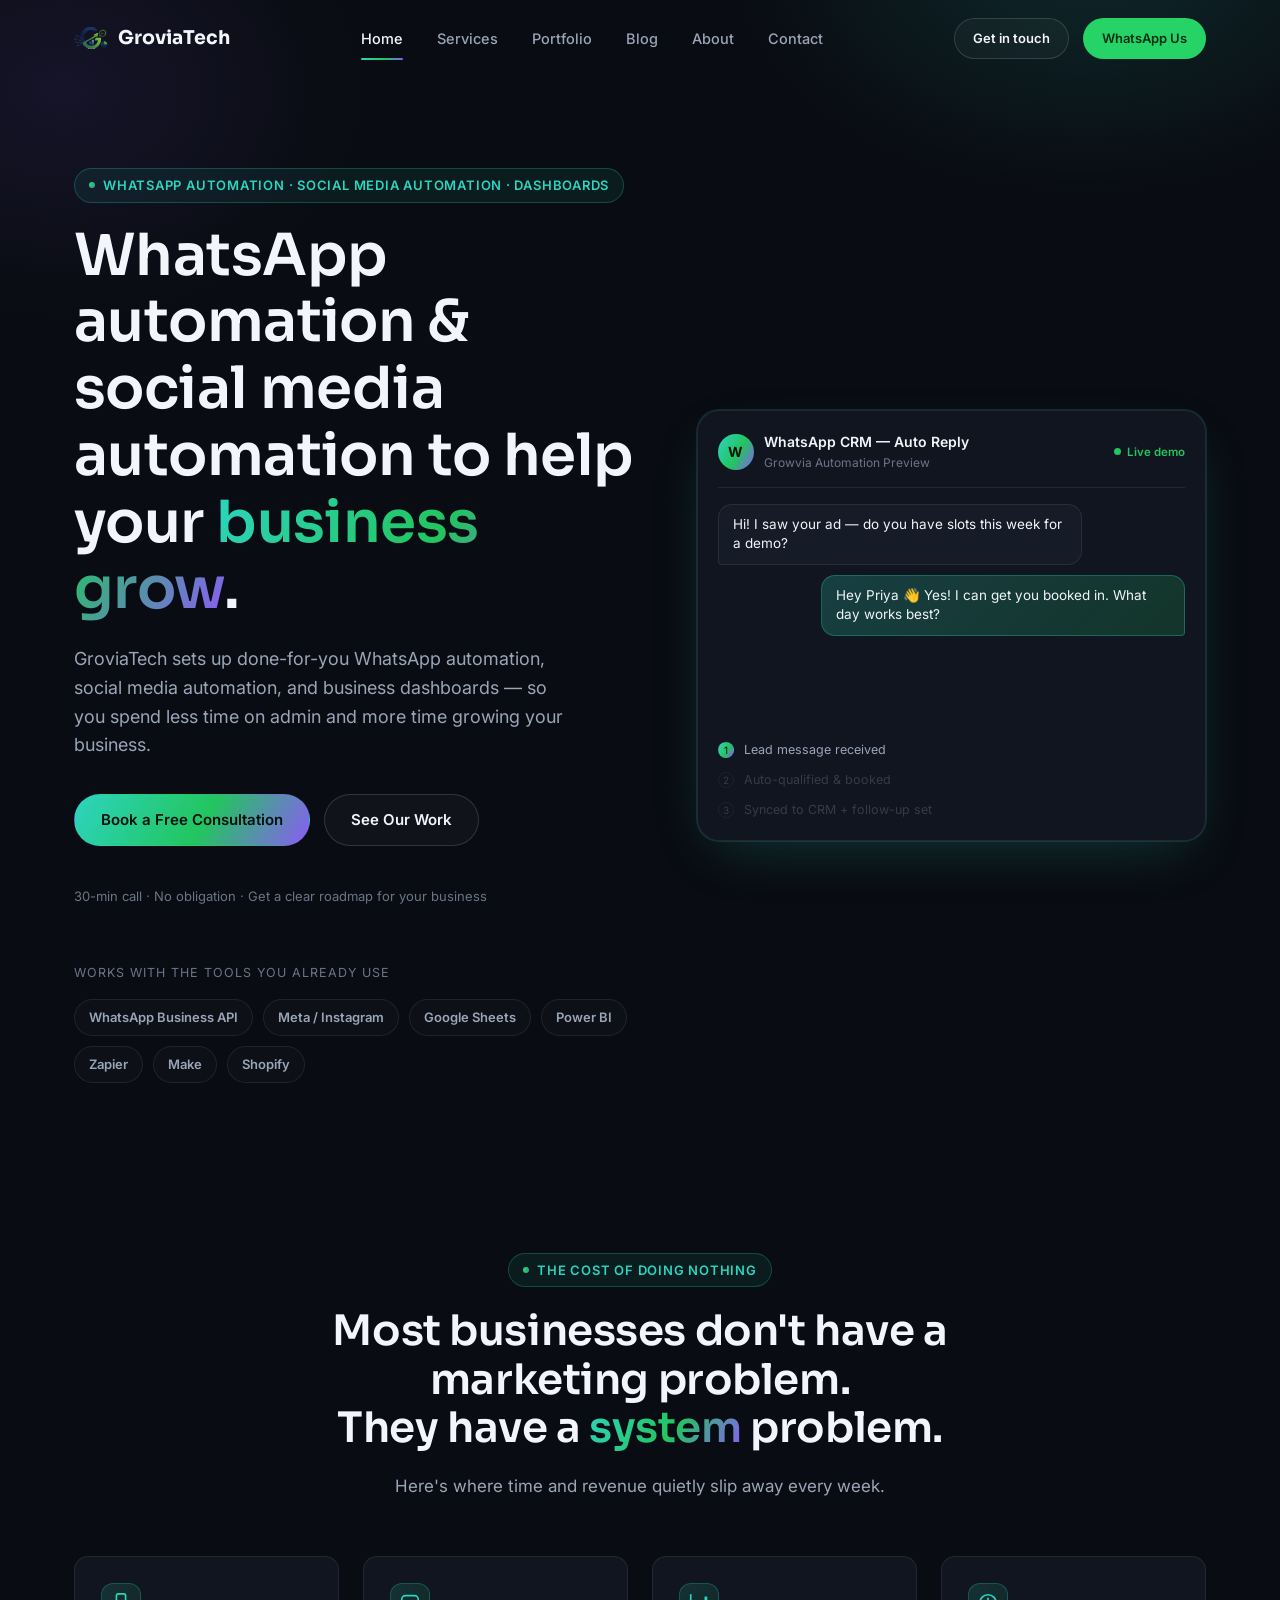
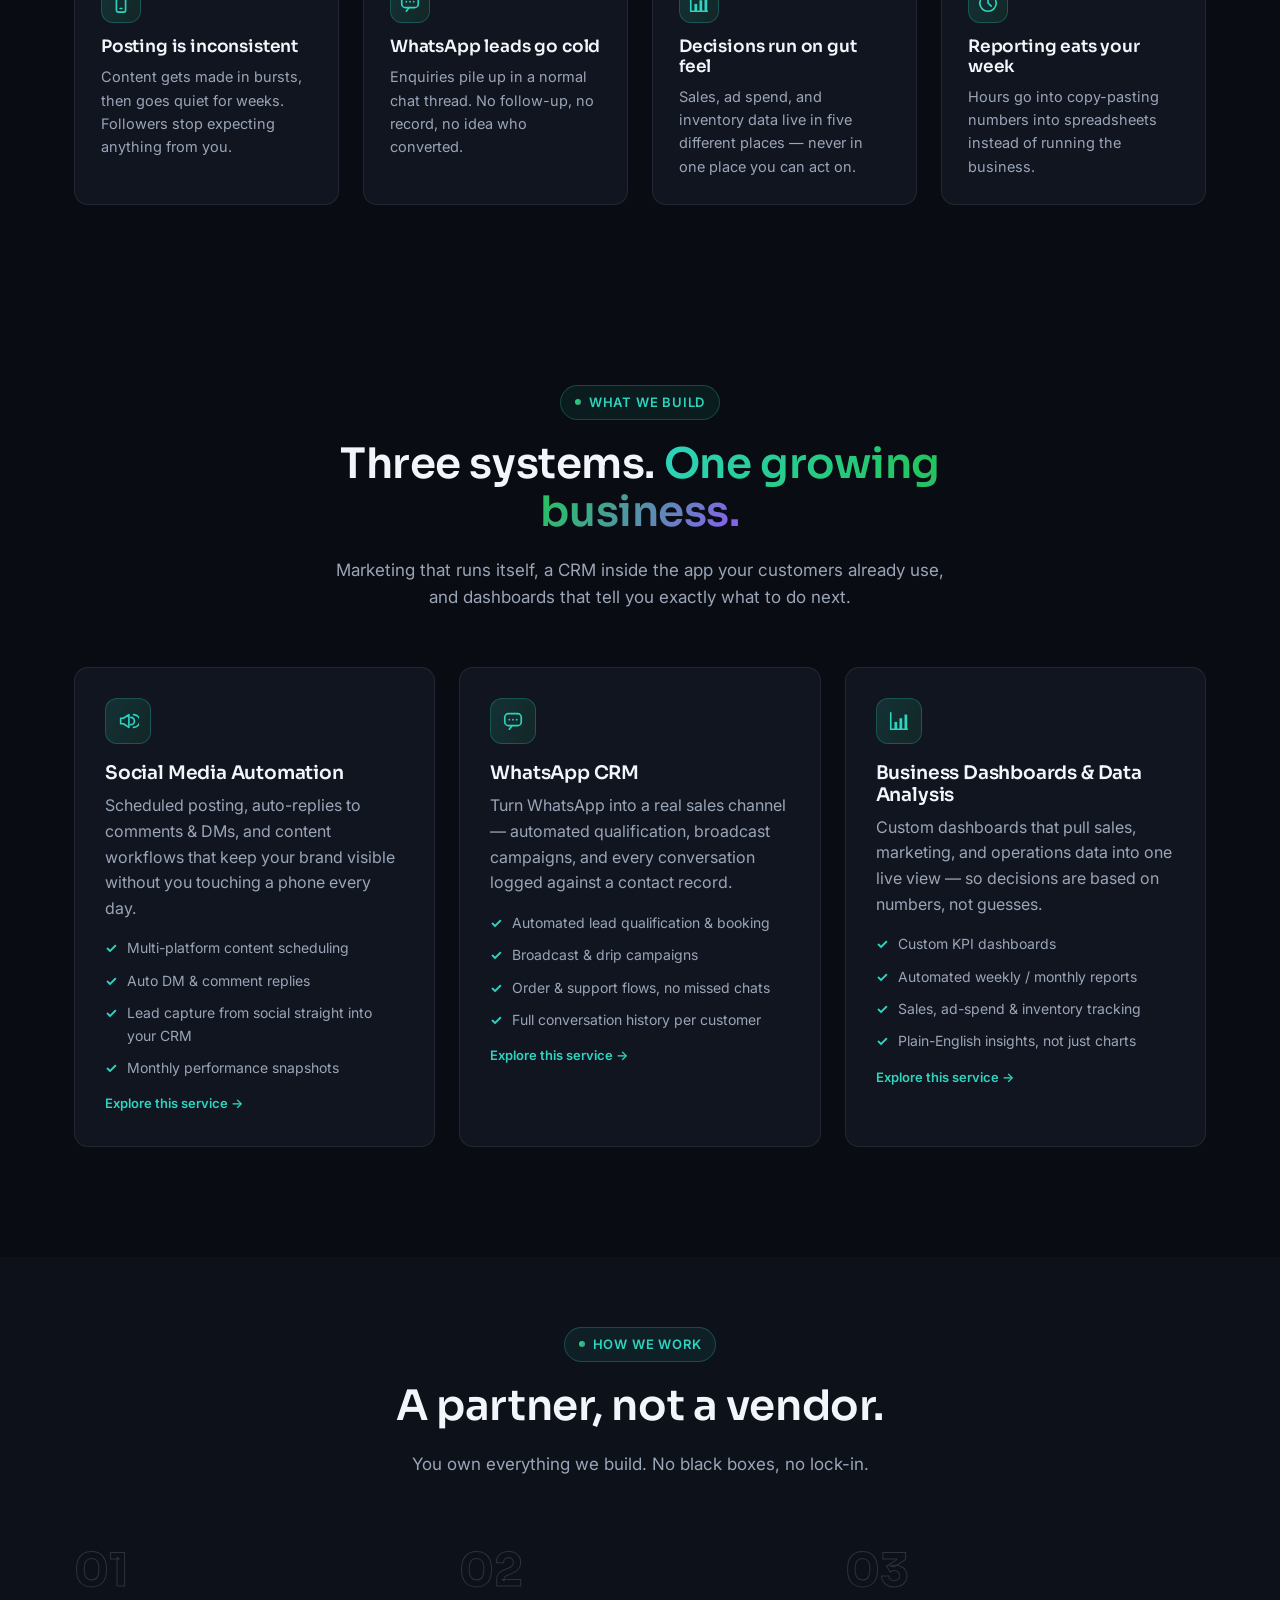
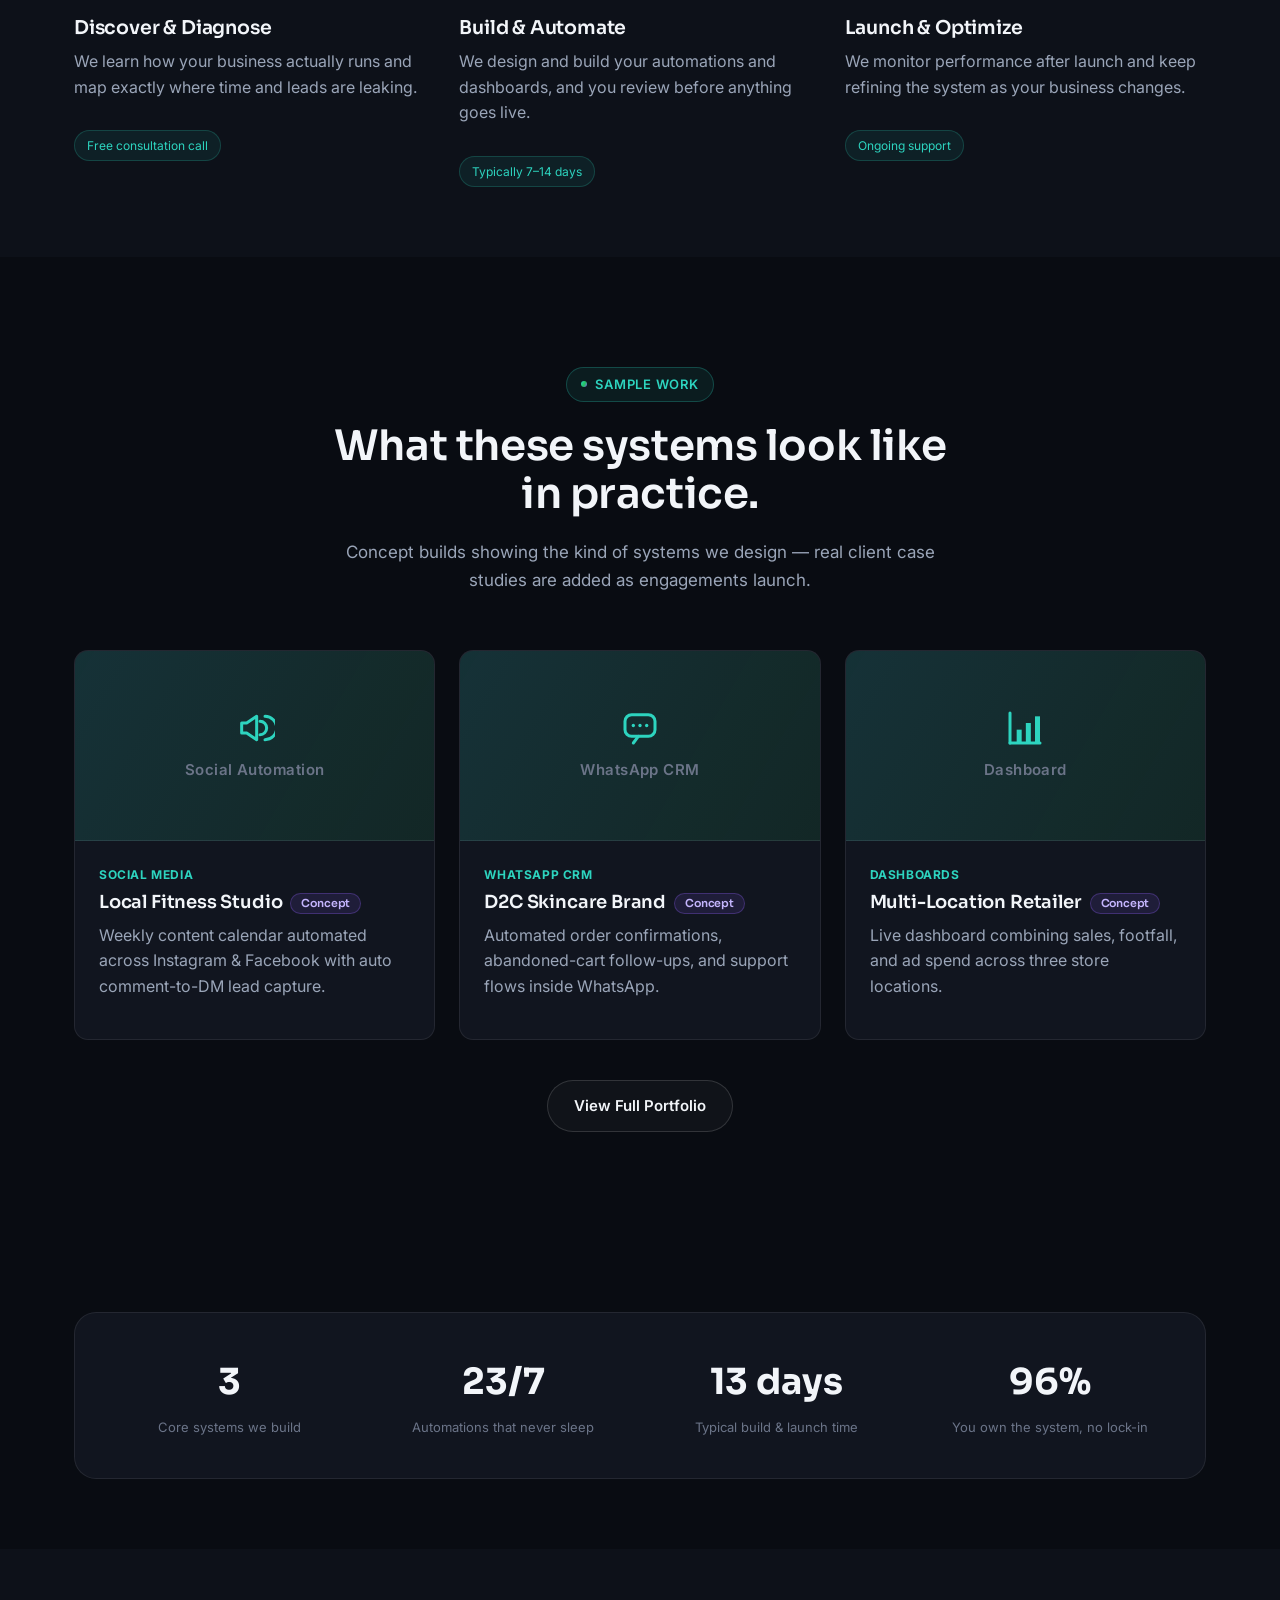
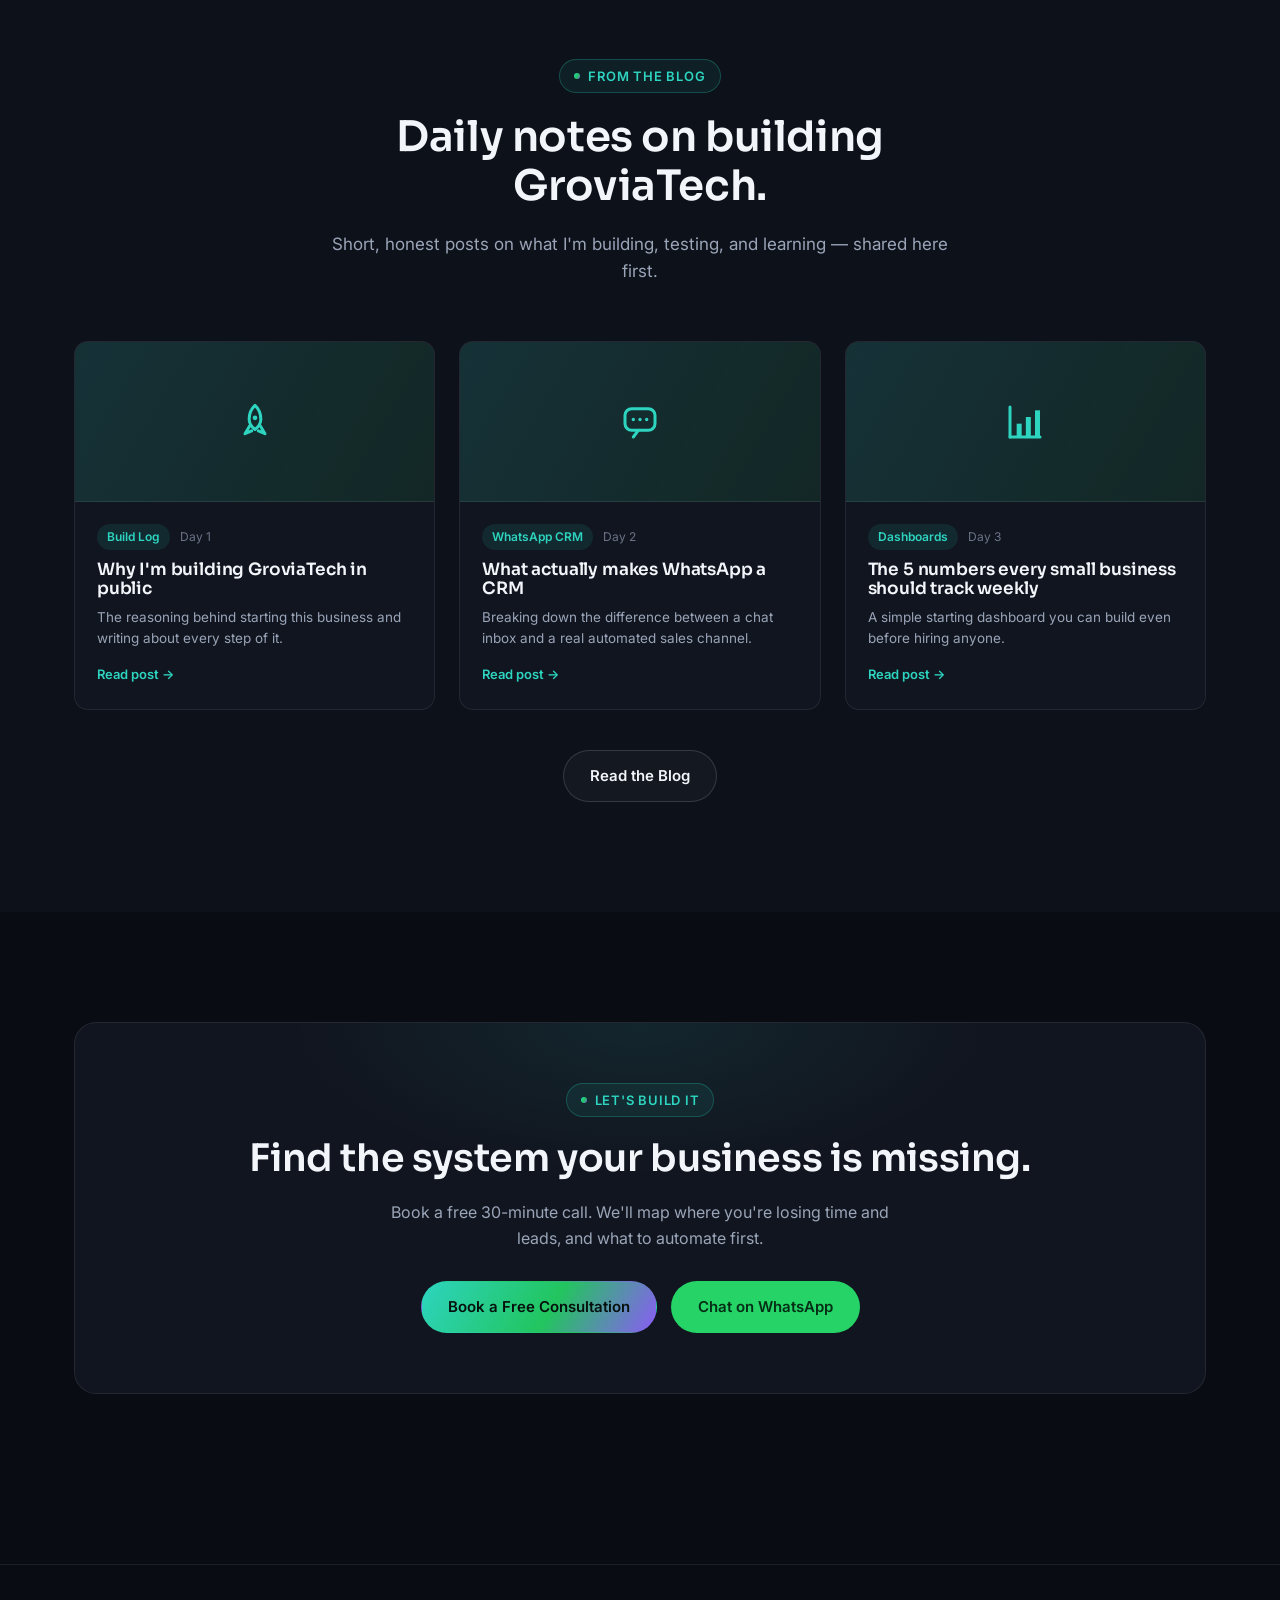
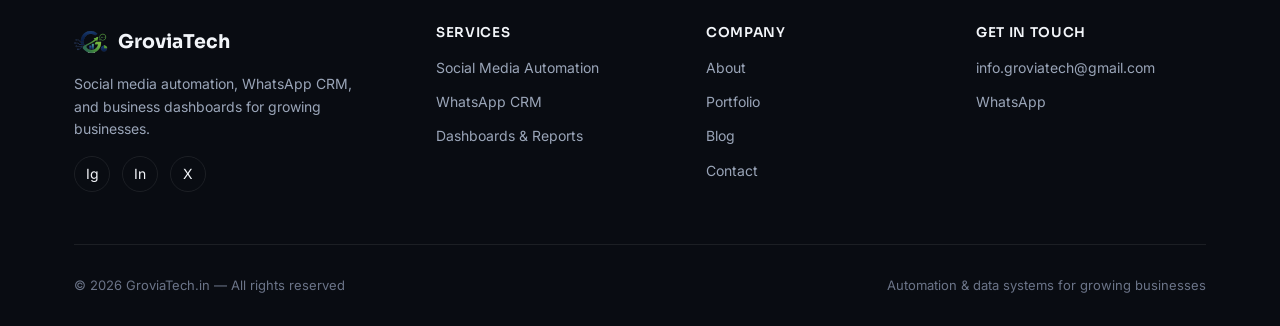
==== commit 485c7e6f: "Add cache-busting version query to css/js links (fixes stale-cache logo/nav rendering on immutable-c" ====
--- a/index.html
+++ b/index.html
@@ -21,7 +21,7 @@
 <meta name="twitter:description" content="GroviaTech sets up done-for-you WhatsApp automation, social media automation, and business dashboards for small businesses that want to grow without hiring a team.">
 <link rel="preconnect" href="https://fonts.googleapis.com">
 <link href="https://fonts.googleapis.com/css2?family=Inter:wght@400;500;600;700&family=Sora:wght@600;700;800&display=swap" rel="stylesheet">
-<link rel="stylesheet" href="css/style.css">
+<link rel="stylesheet" href="css/style.css?v=20260715">
 <script type="application/ld+json">
 {
   "@context": "https://schema.org",
@@ -373,7 +373,7 @@
   </div>
 </footer>
 
-<script src="js/config.js"></script>
-<script src="js/main.js"></script>
+<script src="js/config.js?v=20260715"></script>
+<script src="js/main.js?v=20260715"></script>
 </body>
 </html>
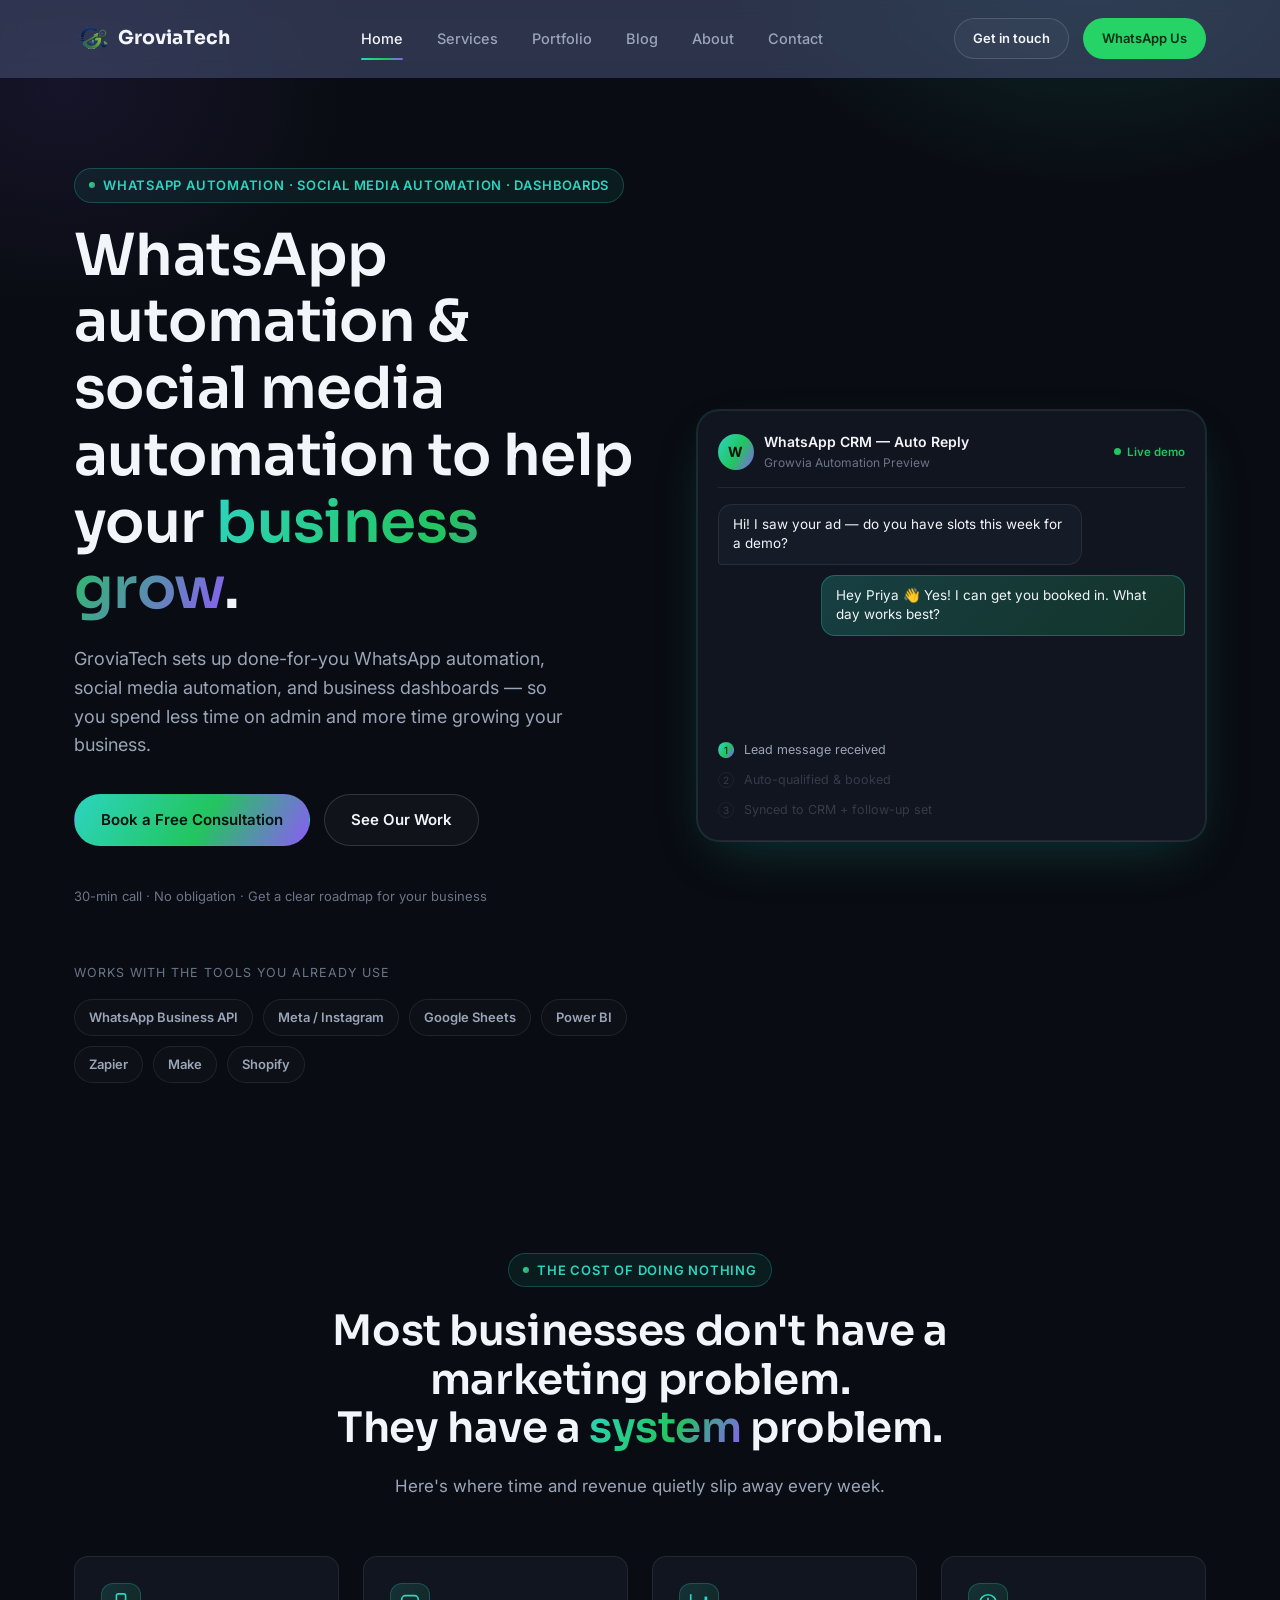
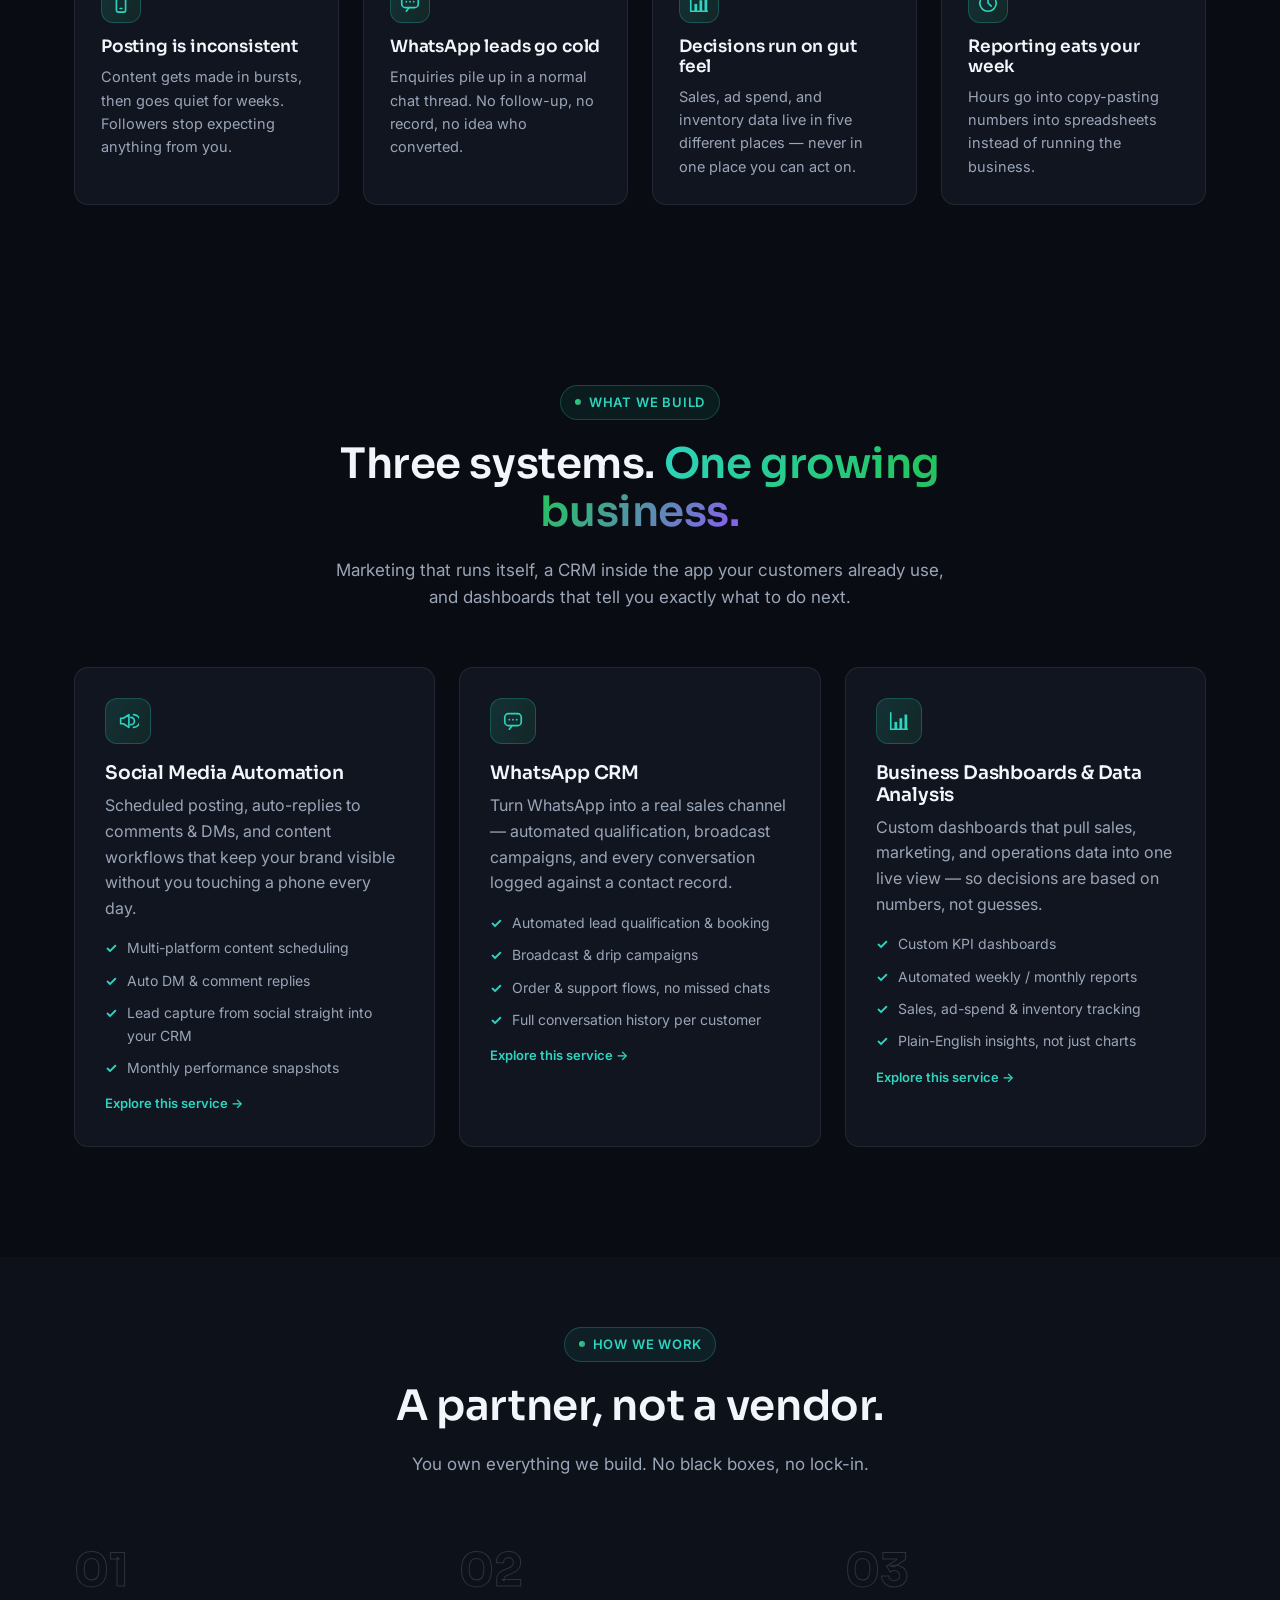
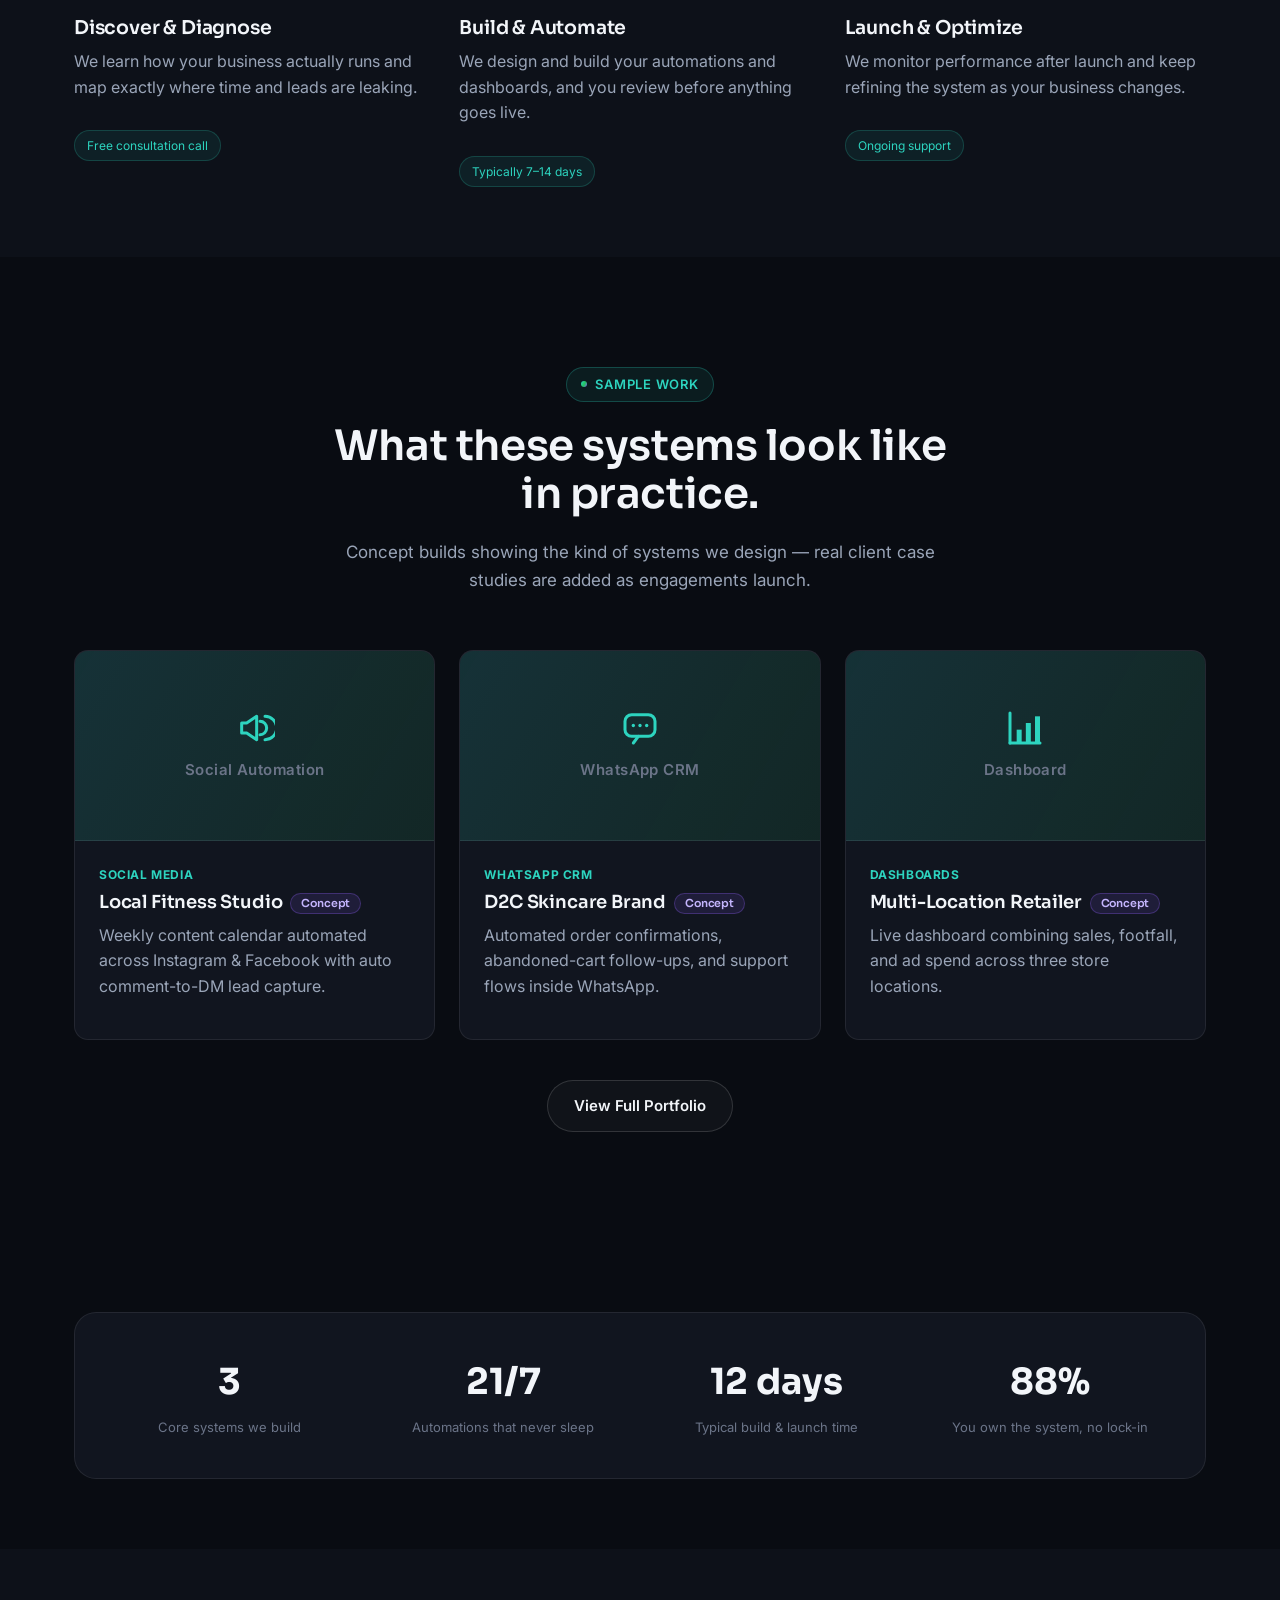
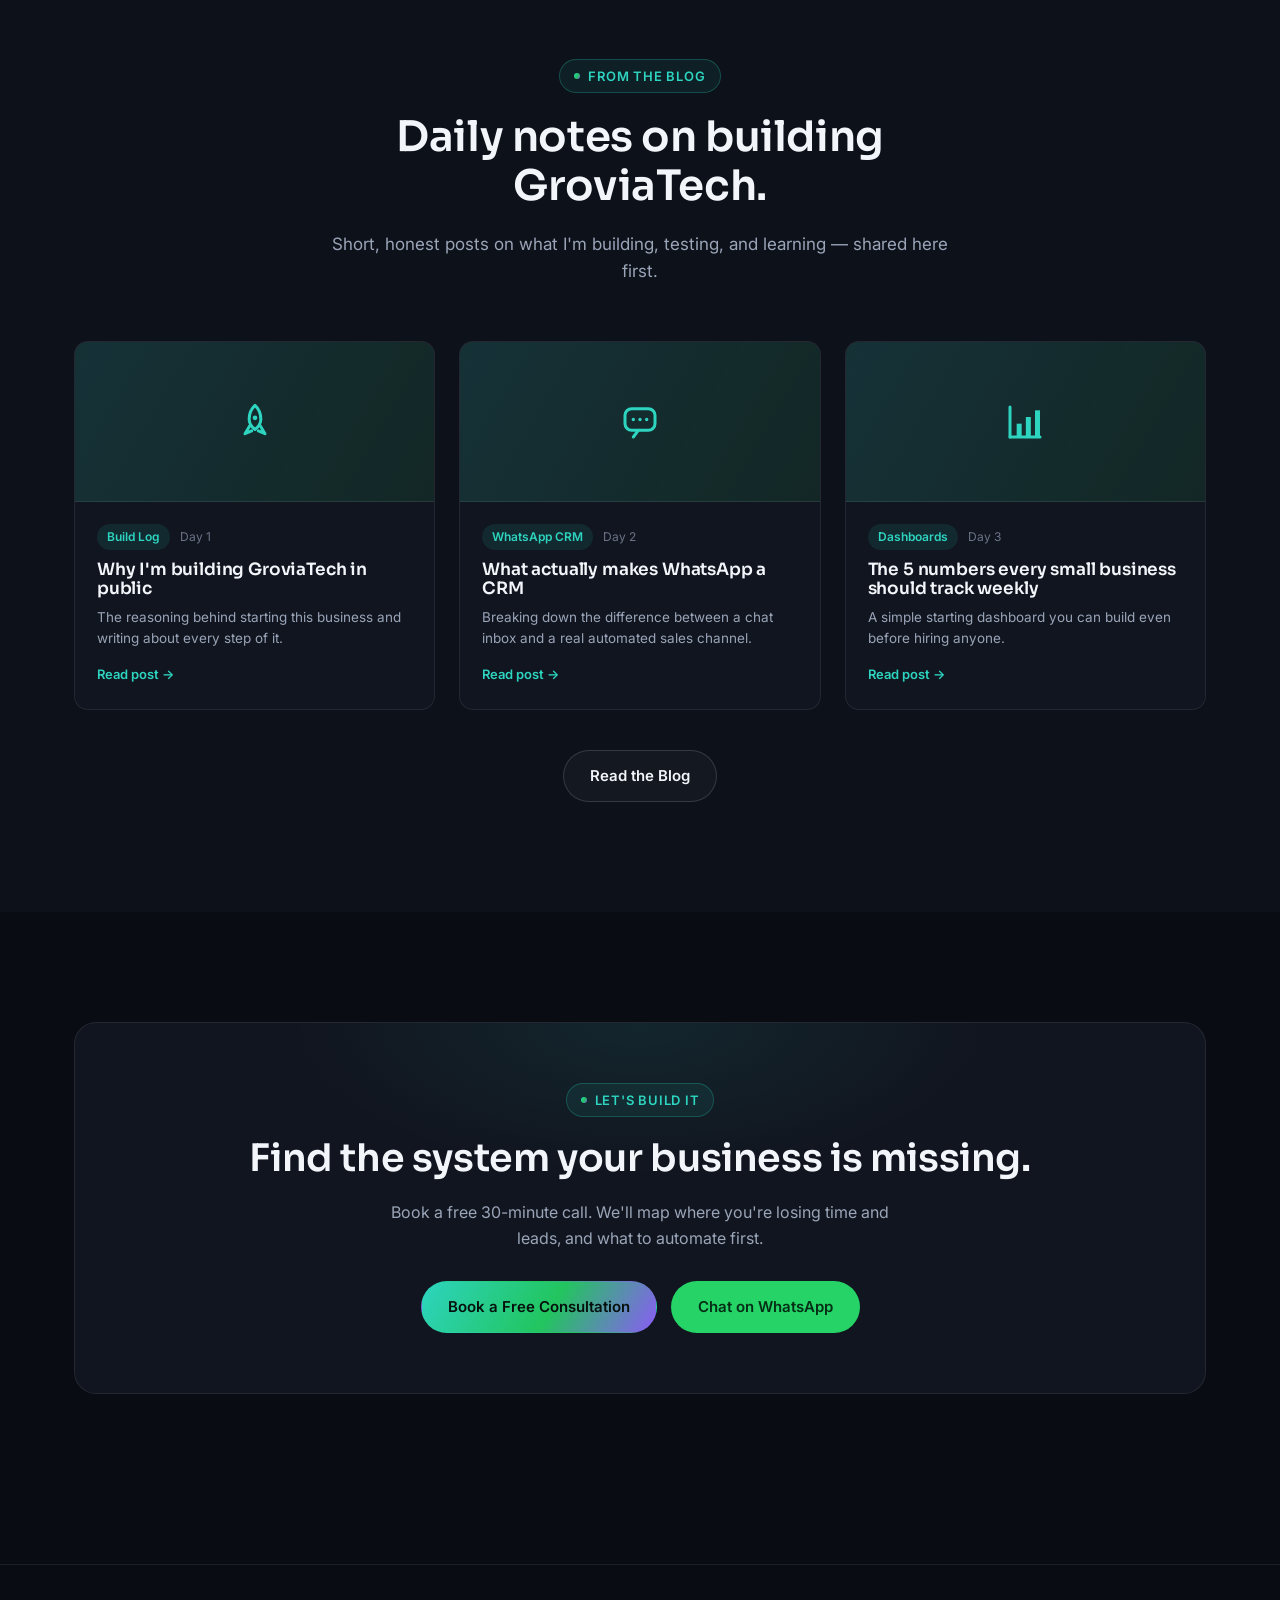
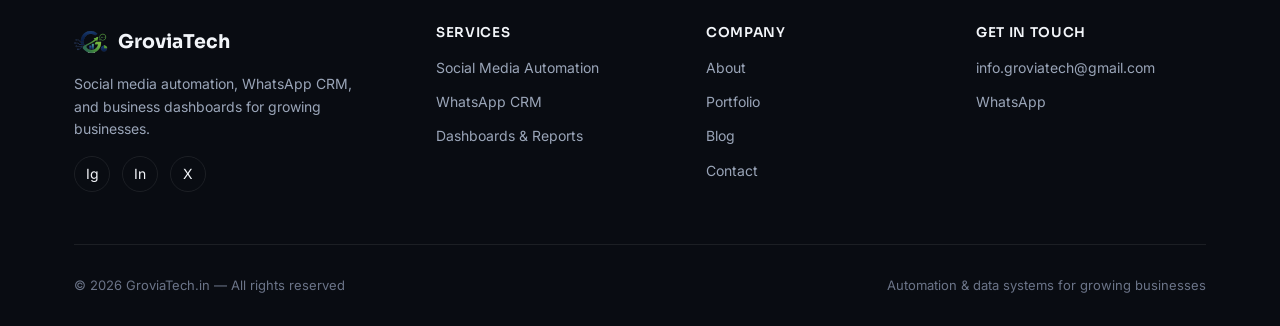
==== commit 74a75209: "Lighten nav header background for logo visibility; add hover glow/edge-trace effect to all card comp" ====
--- a/index.html
+++ b/index.html
@@ -21,7 +21,7 @@
 <meta name="twitter:description" content="GroviaTech sets up done-for-you WhatsApp automation, social media automation, and business dashboards for small businesses that want to grow without hiring a team.">
 <link rel="preconnect" href="https://fonts.googleapis.com">
 <link href="https://fonts.googleapis.com/css2?family=Inter:wght@400;500;600;700&family=Sora:wght@600;700;800&display=swap" rel="stylesheet">
-<link rel="stylesheet" href="css/style.css?v=20260715">
+<link rel="stylesheet" href="css/style.css?v=20260715b">
 <script type="application/ld+json">
 {
   "@context": "https://schema.org",
--- a/css/style.css
+++ b/css/style.css
@@ -121,13 +121,15 @@
 /* ---------- Nav ---------- */
 .nav{
   position: fixed; top:0; left:0; right:0; z-index: 100;
+  background: rgba(74,85,120,0.55);
+  backdrop-filter: blur(10px);
   border-bottom: 1px solid transparent;
   transition: background .3s ease, border-color .3s ease, backdrop-filter .3s ease;
 }
 .nav.scrolled{
-  background: rgba(9,12,18,0.75);
-  backdrop-filter: blur(14px);
-  border-bottom-color: var(--border);
+  background: rgba(74,85,120,0.88);
+  backdrop-filter: blur(16px);
+  border-bottom-color: var(--border-strong);
 }
 .nav-inner{ display:flex; align-items:center; justify-content:space-between; padding: 18px 24px; }
 .logo{ display:flex; align-items:center; gap:10px; font-family: var(--font-head); font-weight:700; font-size:19px; color: var(--text); }
@@ -199,7 +201,36 @@
   padding: 20px;
   box-shadow: var(--shadow-glow);
   position: relative;
-}
+  transition: transform .3s ease, border-color .3s ease, box-shadow .3s ease;
+}
+.demo-card:hover{
+  transform: translateY(-4px); border-color: var(--border-strong);
+  box-shadow: var(--shadow-glow), 0 0 0 1px rgba(45,212,191,0.25), 0 0 46px -8px rgba(139,92,246,0.4);
+}
+
+/* ---------- Hover edge-glow ring (bubble + lightning trace on box edges) ---------- */
+.card, .problem-card, .blog-card, .portfolio-card, .quote-card, .demo-card{
+  position: relative;
+  isolation: isolate;
+}
+.card::before, .problem-card::before, .blog-card::before, .portfolio-card::before, .quote-card::before, .demo-card::before{
+  content:"";
+  position:absolute; inset:0; border-radius: inherit;
+  padding:1.5px;
+  background: conic-gradient(from 0deg, transparent 0 62%, var(--accent) 74%, var(--accent-2) 84%, var(--accent-violet) 94%, transparent 100%);
+  -webkit-mask: linear-gradient(#000 0 0) content-box, linear-gradient(#000 0 0);
+  -webkit-mask-composite: xor;
+  mask-composite: exclude;
+  opacity:0;
+  pointer-events:none;
+  z-index:2;
+  transition: opacity .35s ease;
+}
+.card:hover::before, .problem-card:hover::before, .blog-card:hover::before, .portfolio-card:hover::before, .quote-card:hover::before, .demo-card:hover::before{
+  opacity:1;
+  animation: edge-glow-spin 2.6s linear infinite;
+}
+@keyframes edge-glow-spin{ to{ transform: rotate(360deg); } }
 .demo-head{ display:flex; align-items:center; gap:10px; margin-bottom:16px; padding-bottom:14px; border-bottom:1px solid var(--border); }
 .demo-avatar{ width:36px; height:36px; border-radius:50%; background: var(--accent-gradient); display:flex; align-items:center; justify-content:center; font-weight:700; color:#06110d; font-size:14px; }
 .demo-title{ font-size:14px; font-weight:600; }
@@ -236,7 +267,10 @@
   padding: 30px;
   transition: transform .3s ease, border-color .3s ease, box-shadow .3s ease;
 }
-.card:hover{ transform: translateY(-4px); border-color: var(--border-strong); box-shadow: var(--shadow-card); }
+.card:hover{
+  transform: translateY(-4px); border-color: var(--border-strong);
+  box-shadow: var(--shadow-card), 0 0 0 1px rgba(45,212,191,0.25), 0 0 46px -8px rgba(139,92,246,0.4);
+}
 
 .icon-box{
   width:46px; height:46px; border-radius: 12px;
@@ -259,6 +293,11 @@
   border:1px solid var(--border);
   border-radius: var(--radius);
   padding: 26px;
+  transition: transform .3s ease, border-color .3s ease, box-shadow .3s ease;
+}
+.problem-card:hover{
+  transform: translateY(-4px); border-color: var(--border-strong);
+  box-shadow: var(--shadow-card), 0 0 0 1px rgba(45,212,191,0.25), 0 0 46px -8px rgba(139,92,246,0.4);
 }
 .problem-card h3{ font-size: 17px; }
 .problem-card p{ font-size: 14.5px; margin:0; }
@@ -282,7 +321,14 @@
 .stat-label{ font-size: 13px; color: var(--text-dim); margin-top:6px; }
 
 /* ---------- Testimonial / quote ---------- */
-.quote-card{ background: var(--surface); border:1px solid var(--border); border-radius: var(--radius); padding: 32px; }
+.quote-card{
+  background: var(--surface); border:1px solid var(--border); border-radius: var(--radius); padding: 32px;
+  transition: transform .3s ease, border-color .3s ease, box-shadow .3s ease;
+}
+.quote-card:hover{
+  transform: translateY(-4px); border-color: var(--border-strong);
+  box-shadow: var(--shadow-card), 0 0 0 1px rgba(45,212,191,0.25), 0 0 46px -8px rgba(139,92,246,0.4);
+}
 .quote-card p{ font-size: 17px; color: var(--text); font-style: italic; }
 .quote-person{ display:flex; align-items:center; gap:12px; margin-top:18px; }
 .quote-avatar{ width:40px; height:40px; border-radius:50%; background: var(--accent-gradient); display:flex; align-items:center; justify-content:center; color:#06110d; font-weight:700; font-size:14px; }
@@ -291,7 +337,10 @@
 
 /* ---------- Blog cards ---------- */
 .blog-card{ background: var(--surface); border:1px solid var(--border); border-radius: var(--radius); overflow:hidden; transition: transform .3s ease, border-color .3s ease; }
-.blog-card:hover{ transform: translateY(-4px); border-color: var(--border-strong); }
+.blog-card:hover{
+  transform: translateY(-4px); border-color: var(--border-strong);
+  box-shadow: var(--shadow-card), 0 0 0 1px rgba(45,212,191,0.25), 0 0 46px -8px rgba(139,92,246,0.4);
+}
 .blog-thumb{ height: 160px; background: var(--accent-gradient-soft); position:relative; display:flex; align-items:center; justify-content:center; font-size:34px; border-bottom:1px solid var(--border); overflow:hidden; }
 .blog-thumb img{ width:100%; height:100%; object-fit:cover; }
 .post-hero-img{ width:100%; max-height:360px; object-fit:cover; border-radius: var(--radius); margin-bottom:24px; display:block; }
@@ -310,7 +359,14 @@
   transition: all .2s ease;
 }
 .filter-btn.active, .filter-btn:hover{ background: var(--accent-gradient); color:#06110d; border-color:transparent; }
-.portfolio-card{ background: var(--surface); border:1px solid var(--border); border-radius: var(--radius); overflow:hidden; }
+.portfolio-card{
+  background: var(--surface); border:1px solid var(--border); border-radius: var(--radius); overflow:hidden;
+  transition: transform .3s ease, border-color .3s ease, box-shadow .3s ease;
+}
+.portfolio-card:hover{
+  transform: translateY(-4px); border-color: var(--border-strong);
+  box-shadow: var(--shadow-card), 0 0 0 1px rgba(45,212,191,0.25), 0 0 46px -8px rgba(139,92,246,0.4);
+}
 .portfolio-thumb{ height: 190px; background: var(--accent-gradient-soft); display:flex; flex-direction:column; align-items:center; justify-content:center; gap:10px; font-size:15px; color: var(--text-dim); border-bottom: 1px solid var(--border); font-weight:600; letter-spacing:.03em; }
 .portfolio-body{ padding: 24px; }
 .portfolio-cat{ font-size:12px; color: var(--accent); font-weight:700; text-transform:uppercase; letter-spacing:.05em; margin-bottom:8px; }
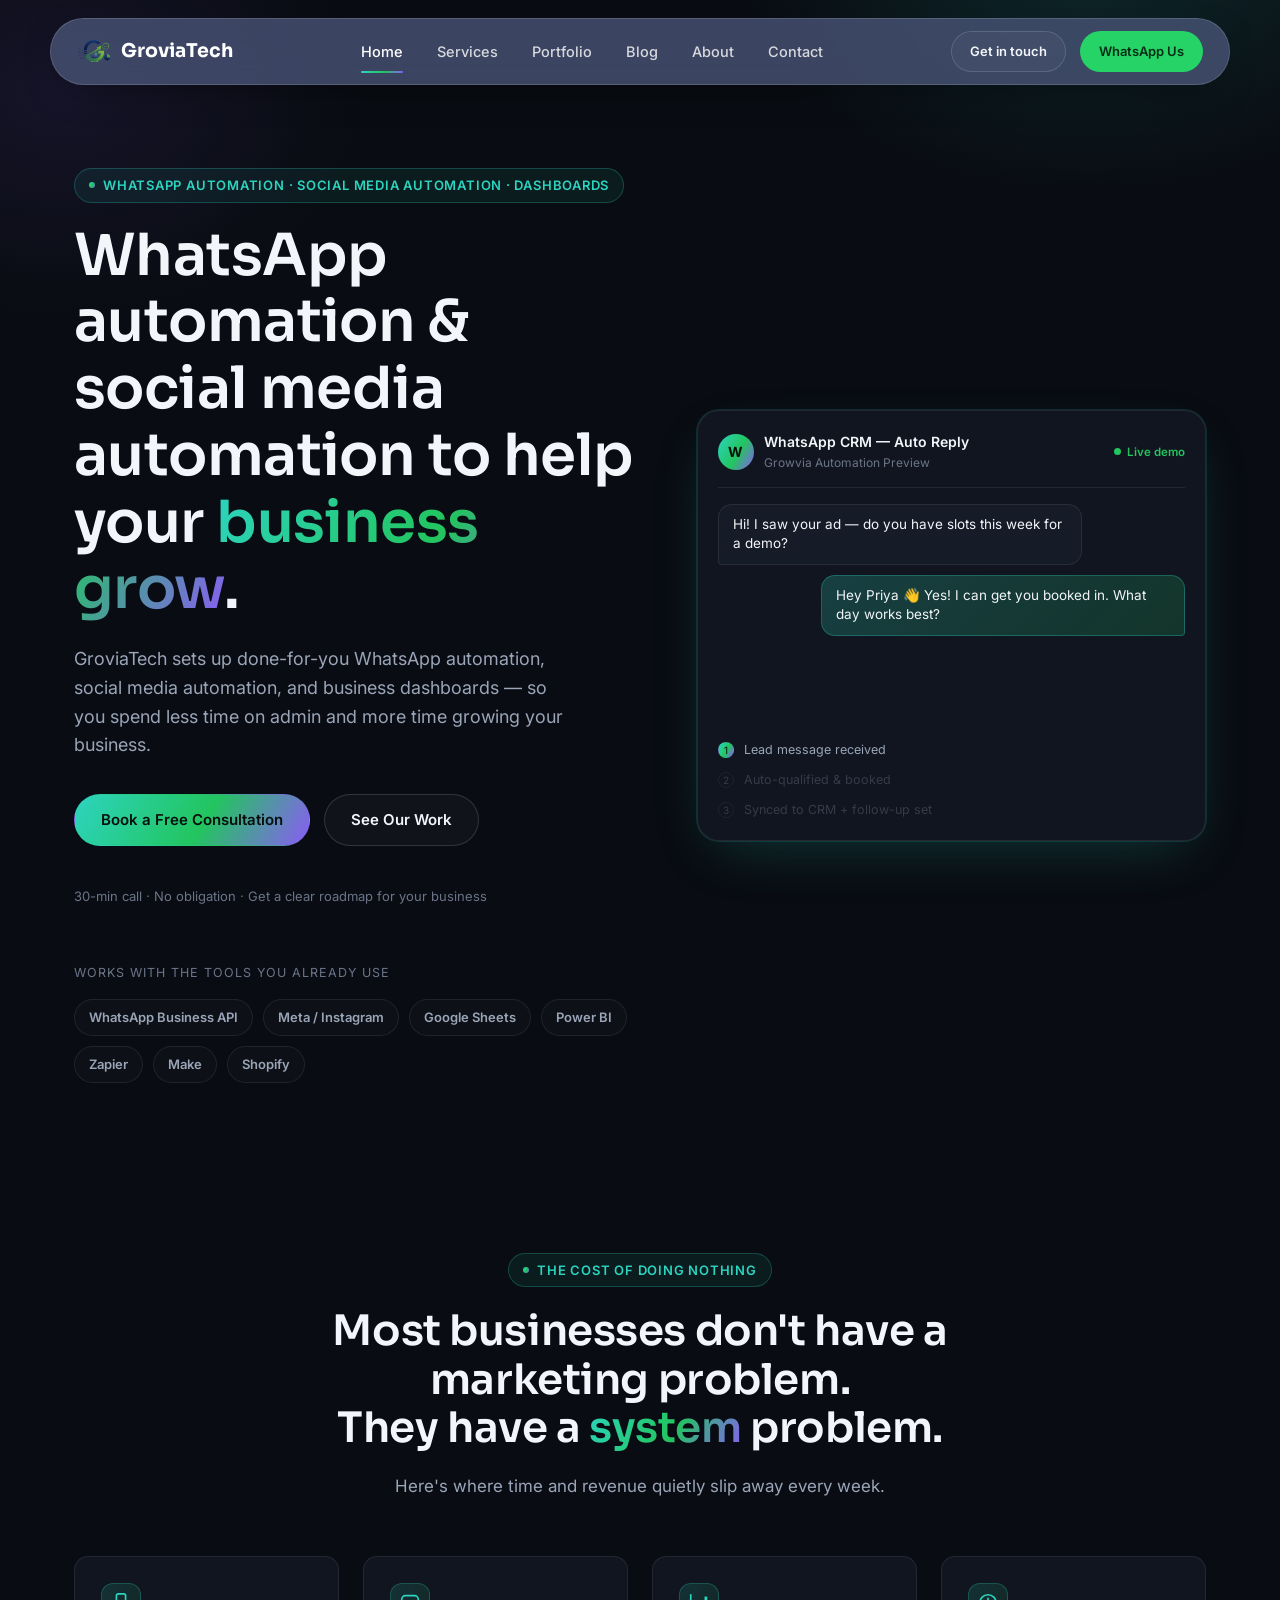
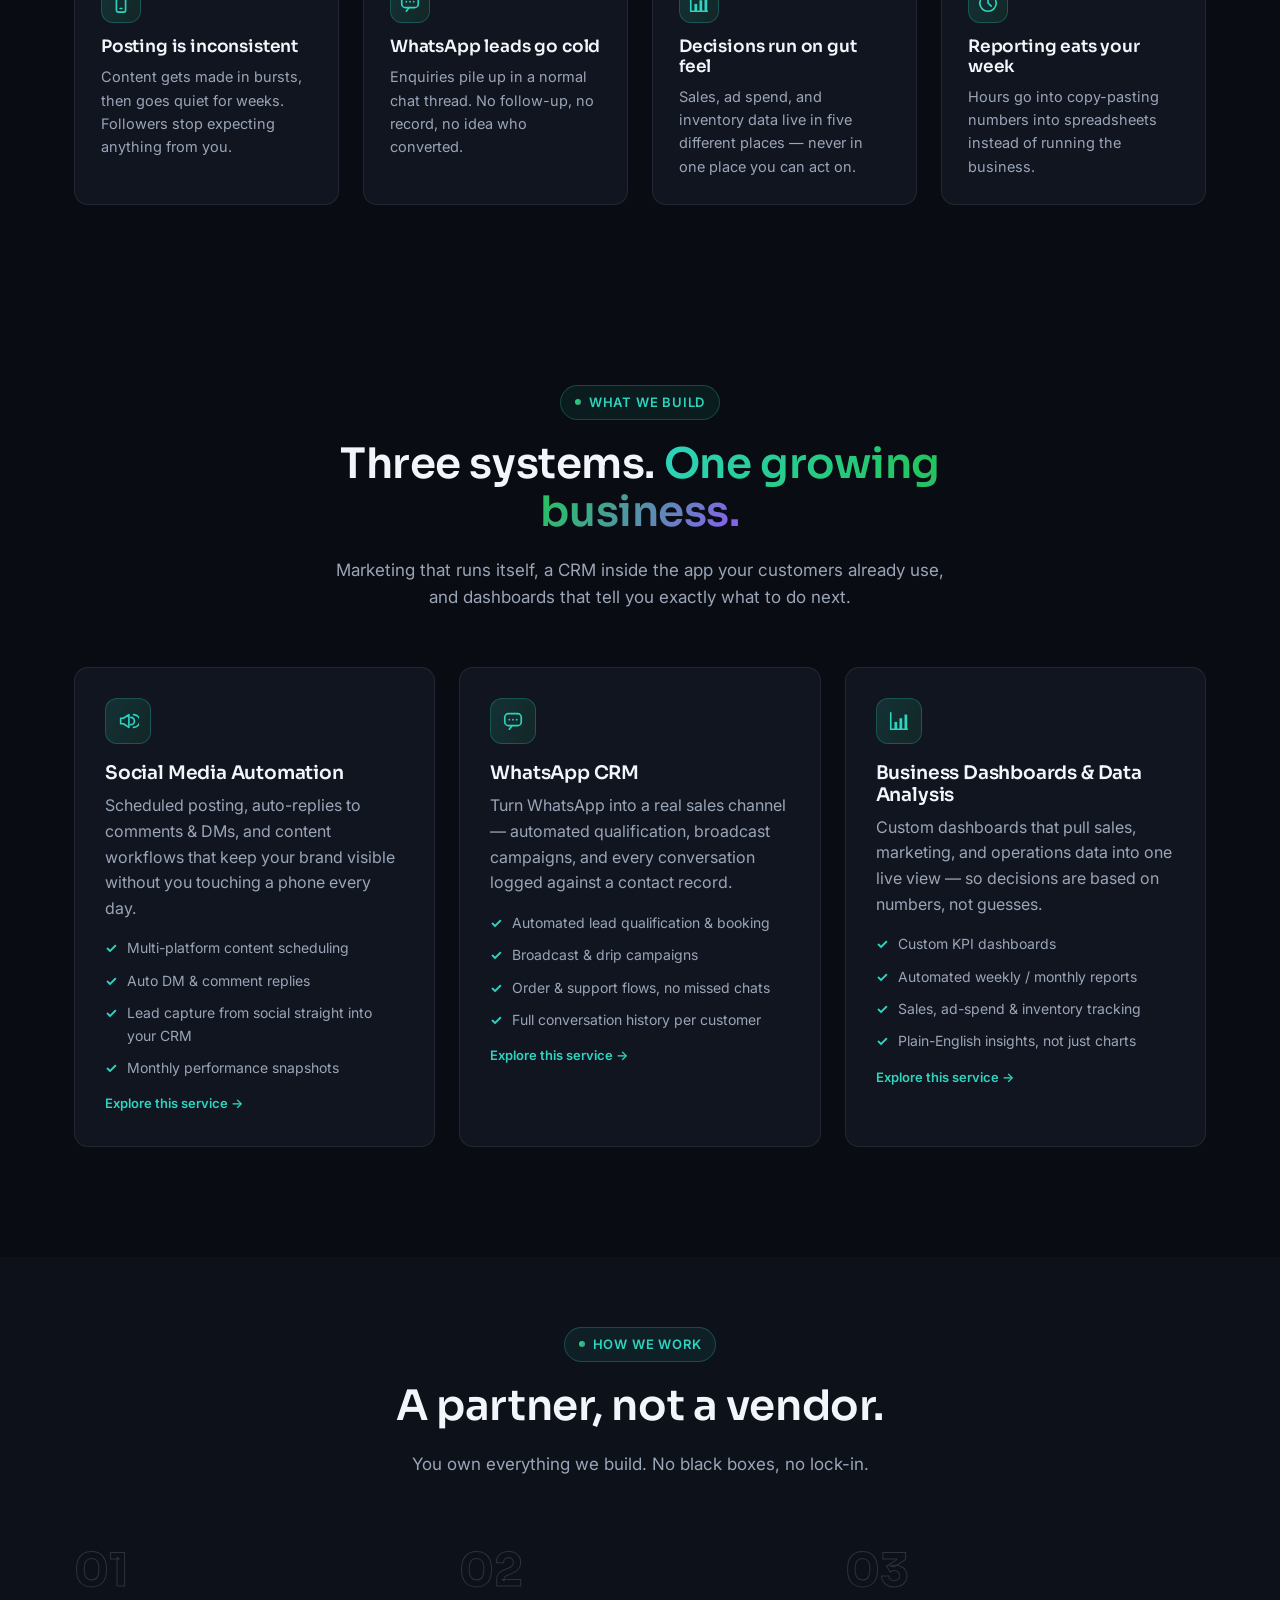
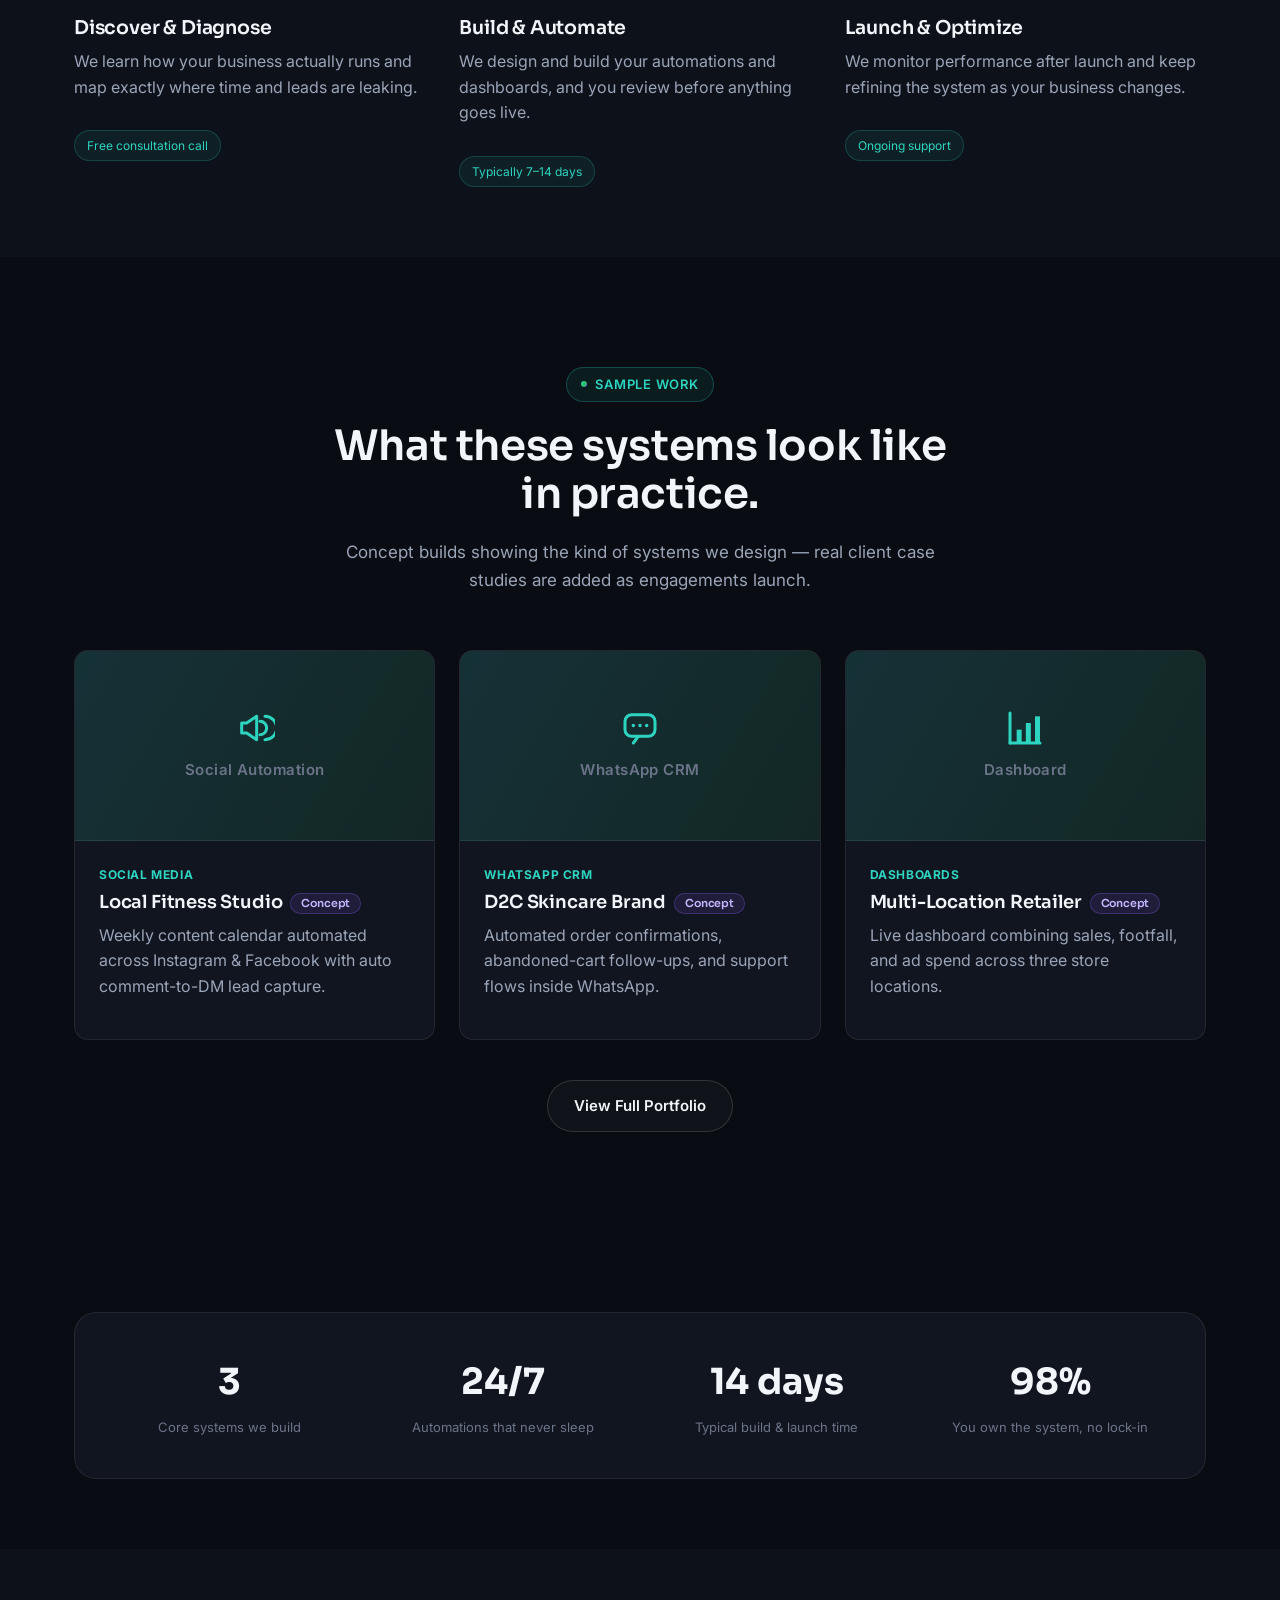
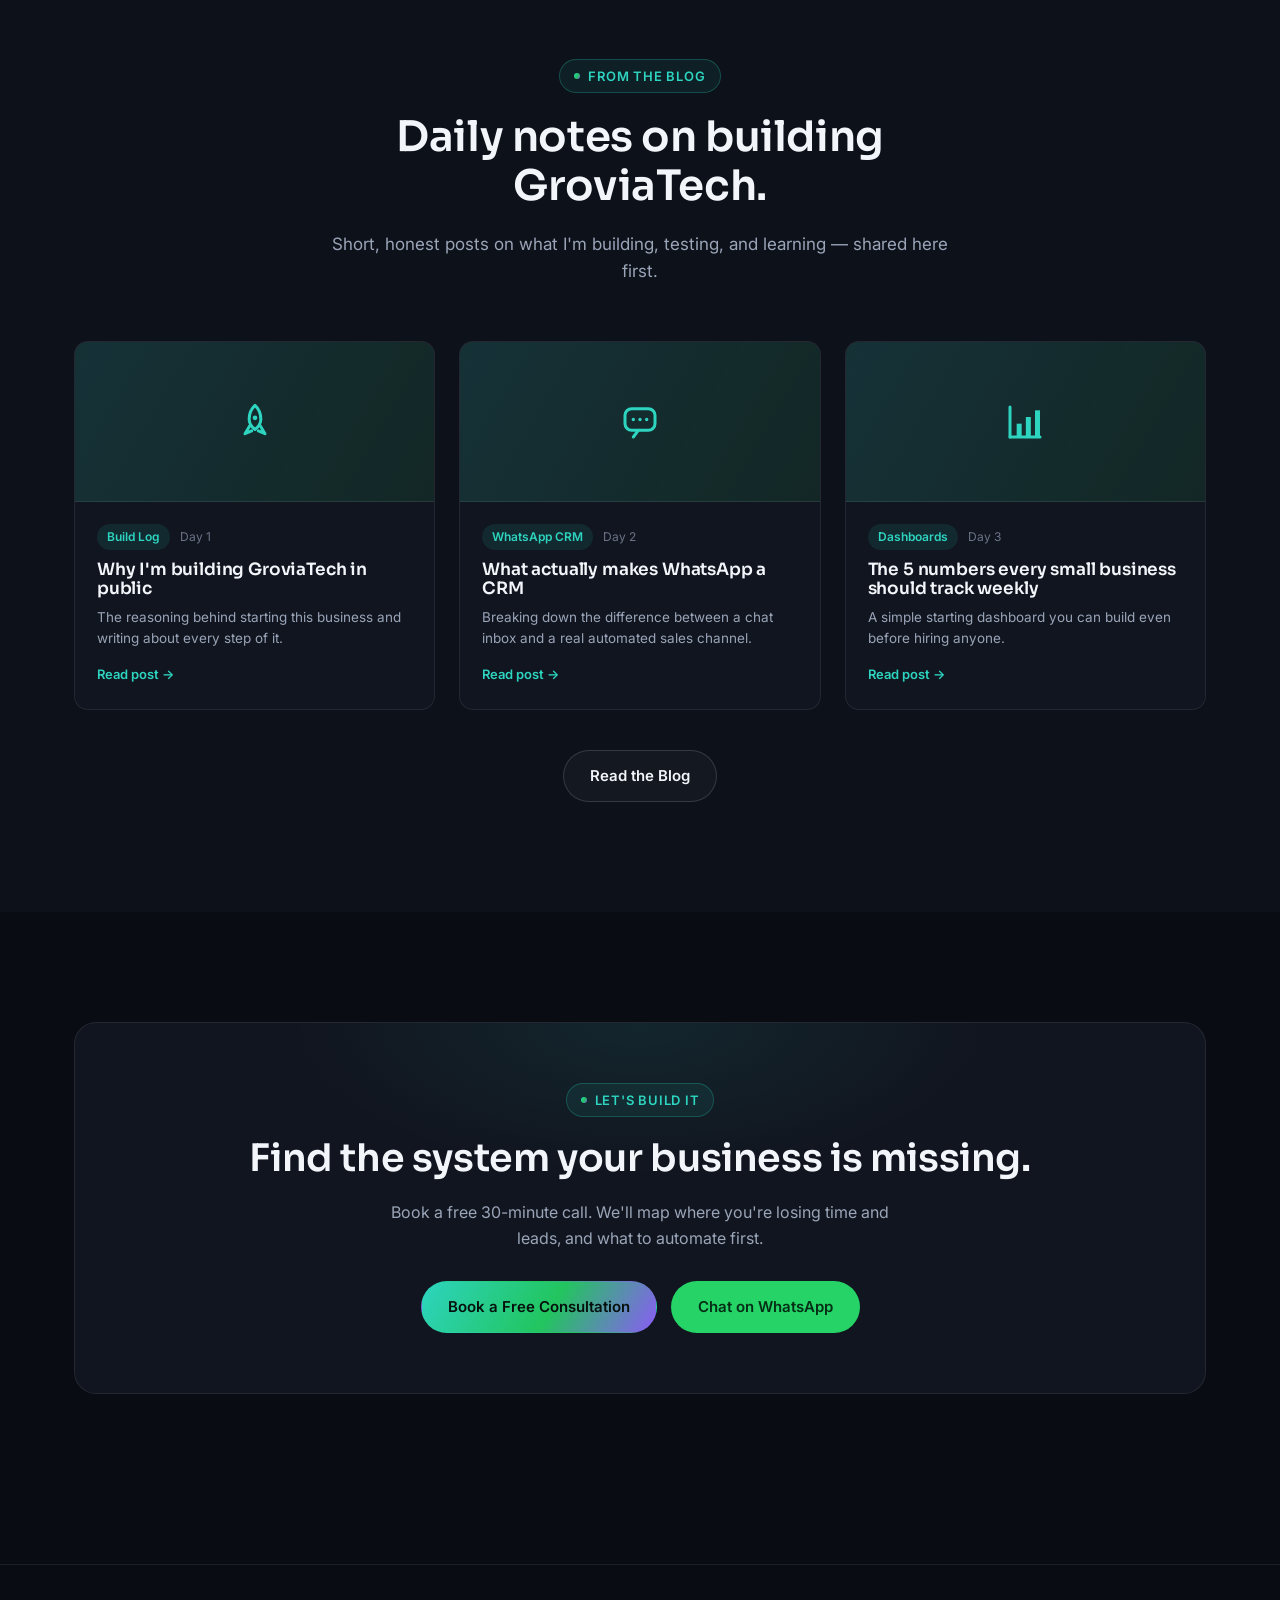
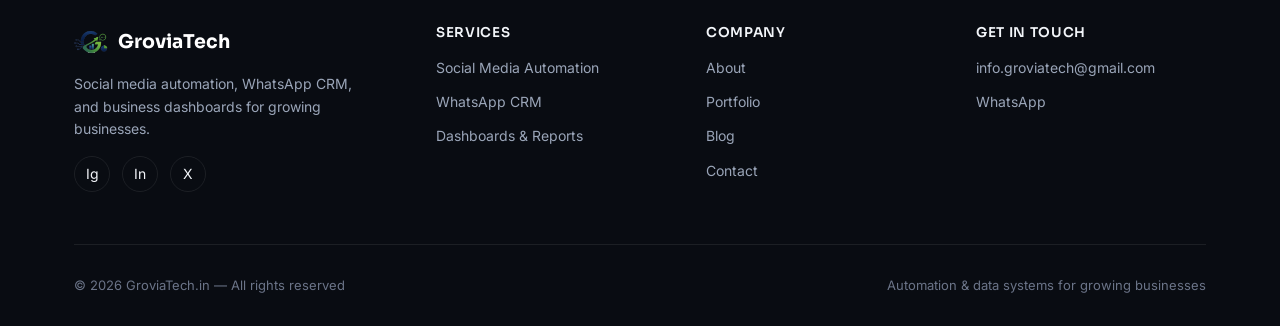
==== commit 2b180d1d: "Nav: floating rounded pill shape (automis-style) with white header text" ====
--- a/index.html
+++ b/index.html
@@ -21,7 +21,7 @@
 <meta name="twitter:description" content="GroviaTech sets up done-for-you WhatsApp automation, social media automation, and business dashboards for small businesses that want to grow without hiring a team.">
 <link rel="preconnect" href="https://fonts.googleapis.com">
 <link href="https://fonts.googleapis.com/css2?family=Inter:wght@400;500;600;700&family=Sora:wght@600;700;800&display=swap" rel="stylesheet">
-<link rel="stylesheet" href="css/style.css?v=20260715b">
+<link rel="stylesheet" href="css/style.css?v=20260715c">
 <script type="application/ld+json">
 {
   "@context": "https://schema.org",
--- a/css/style.css
+++ b/css/style.css
@@ -120,19 +120,21 @@
 
 /* ---------- Nav ---------- */
 .nav{
-  position: fixed; top:0; left:0; right:0; z-index: 100;
-  background: rgba(74,85,120,0.55);
-  backdrop-filter: blur(10px);
-  border-bottom: 1px solid transparent;
-  transition: background .3s ease, border-color .3s ease, backdrop-filter .3s ease;
+  position: fixed; top:18px; left:50%; transform: translateX(-50%); z-index: 100;
+  width: calc(100% - 40px); max-width: var(--container);
+  background: rgba(74,85,120,0.78);
+  border: 1px solid rgba(255,255,255,0.14);
+  border-radius: 999px;
+  backdrop-filter: blur(14px);
+  box-shadow: 0 12px 40px -18px rgba(0,0,0,0.55);
+  transition: background .3s ease, border-color .3s ease, box-shadow .3s ease;
 }
 .nav.scrolled{
-  background: rgba(74,85,120,0.88);
-  backdrop-filter: blur(16px);
-  border-bottom-color: var(--border-strong);
-}
-.nav-inner{ display:flex; align-items:center; justify-content:space-between; padding: 18px 24px; }
-.logo{ display:flex; align-items:center; gap:10px; font-family: var(--font-head); font-weight:700; font-size:19px; color: var(--text); }
+  background: rgba(74,85,120,0.94);
+  box-shadow: 0 16px 50px -16px rgba(0,0,0,0.65);
+}
+.nav-inner{ display:flex; align-items:center; justify-content:space-between; padding: 12px 26px; }
+.logo{ display:flex; align-items:center; gap:10px; font-family: var(--font-head); font-weight:700; font-size:19px; color:#ffffff; }
 .logo-mark{
   width:32px; height:32px; border-radius: 9px;
   background: var(--accent-gradient);
@@ -144,11 +146,11 @@
 }
 .nav-links{ display:flex; align-items:center; gap:34px; }
 .nav-links a{
-  font-size: 14.5px; font-weight:500; color: var(--text-muted);
+  font-size: 14.5px; font-weight:500; color: rgba(255,255,255,0.8);
   position:relative; padding: 4px 0;
   transition: color .2s ease;
 }
-.nav-links a:hover, .nav-links a.active{ color: var(--text); }
+.nav-links a:hover, .nav-links a.active{ color:#ffffff; }
 .nav-links a.active::after{
   content:""; position:absolute; left:0; right:0; bottom:-6px; height:2px;
   background: var(--accent-gradient); border-radius:2px;
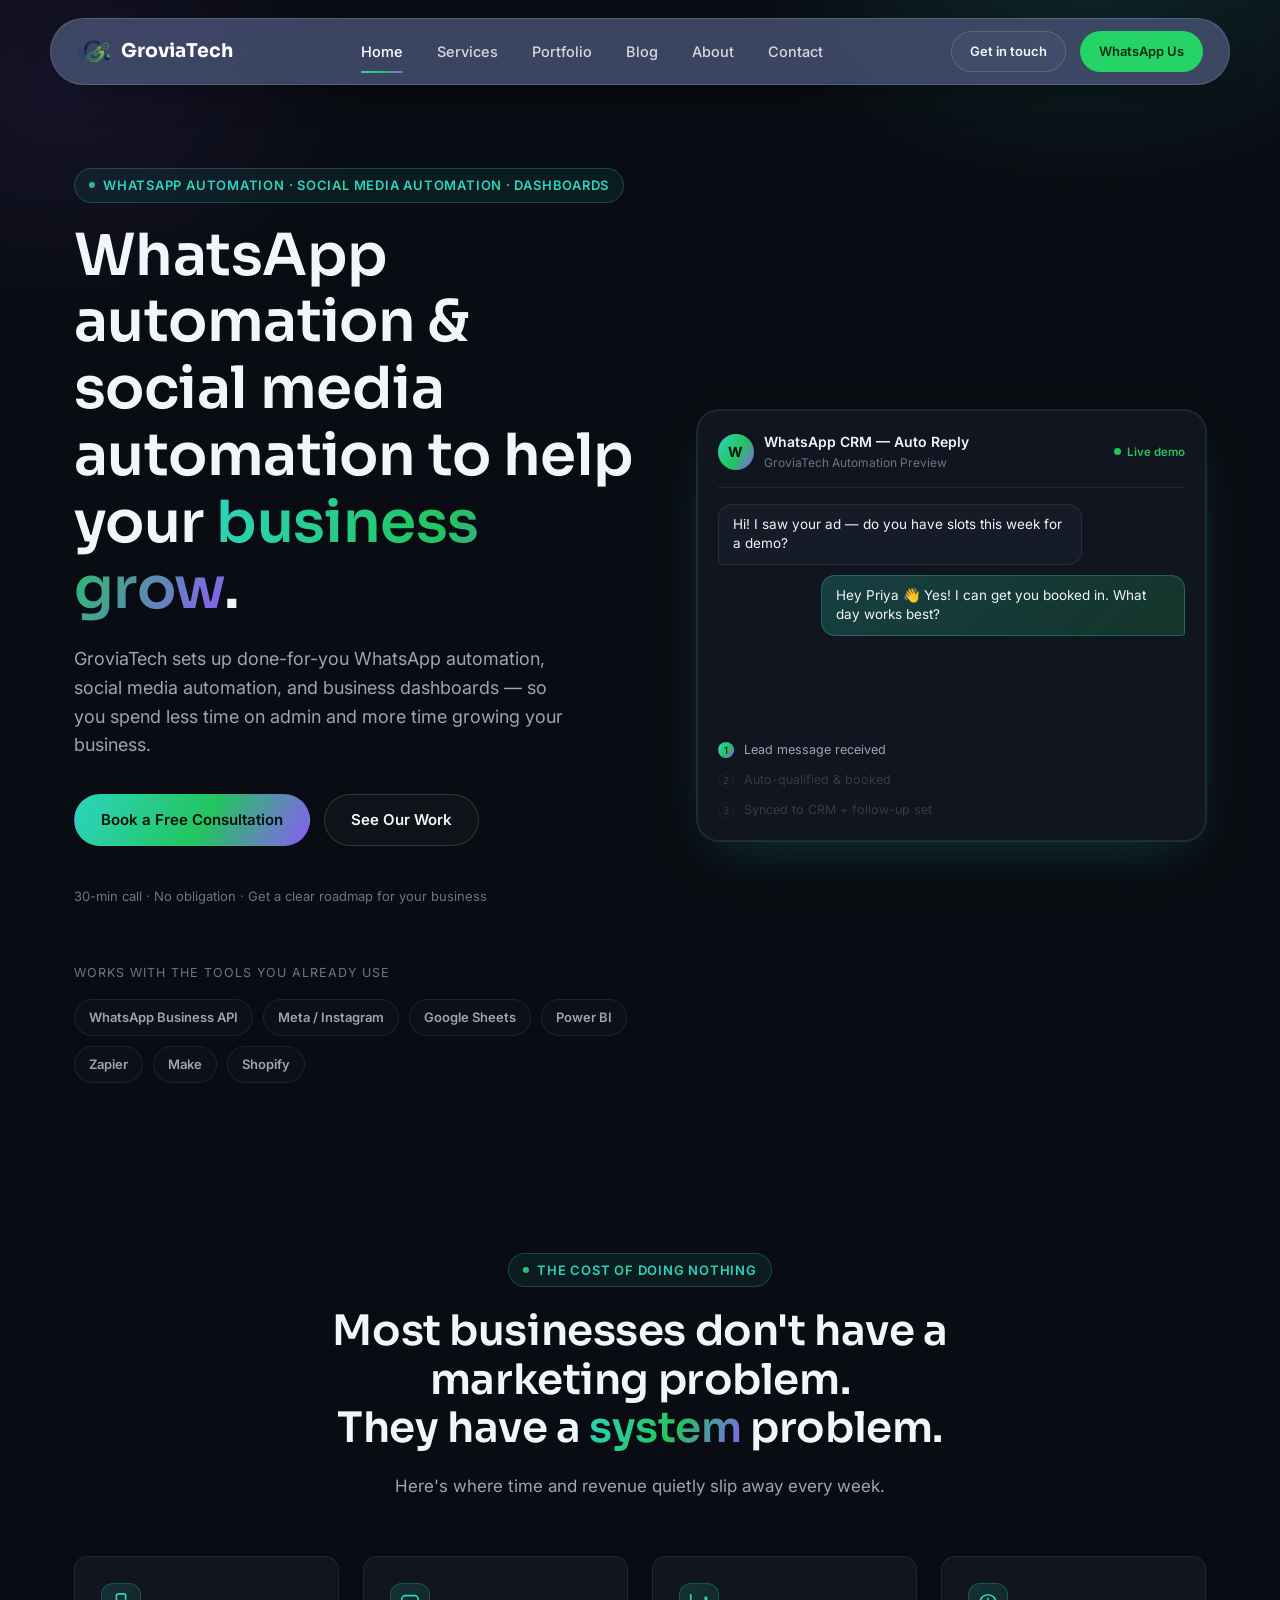
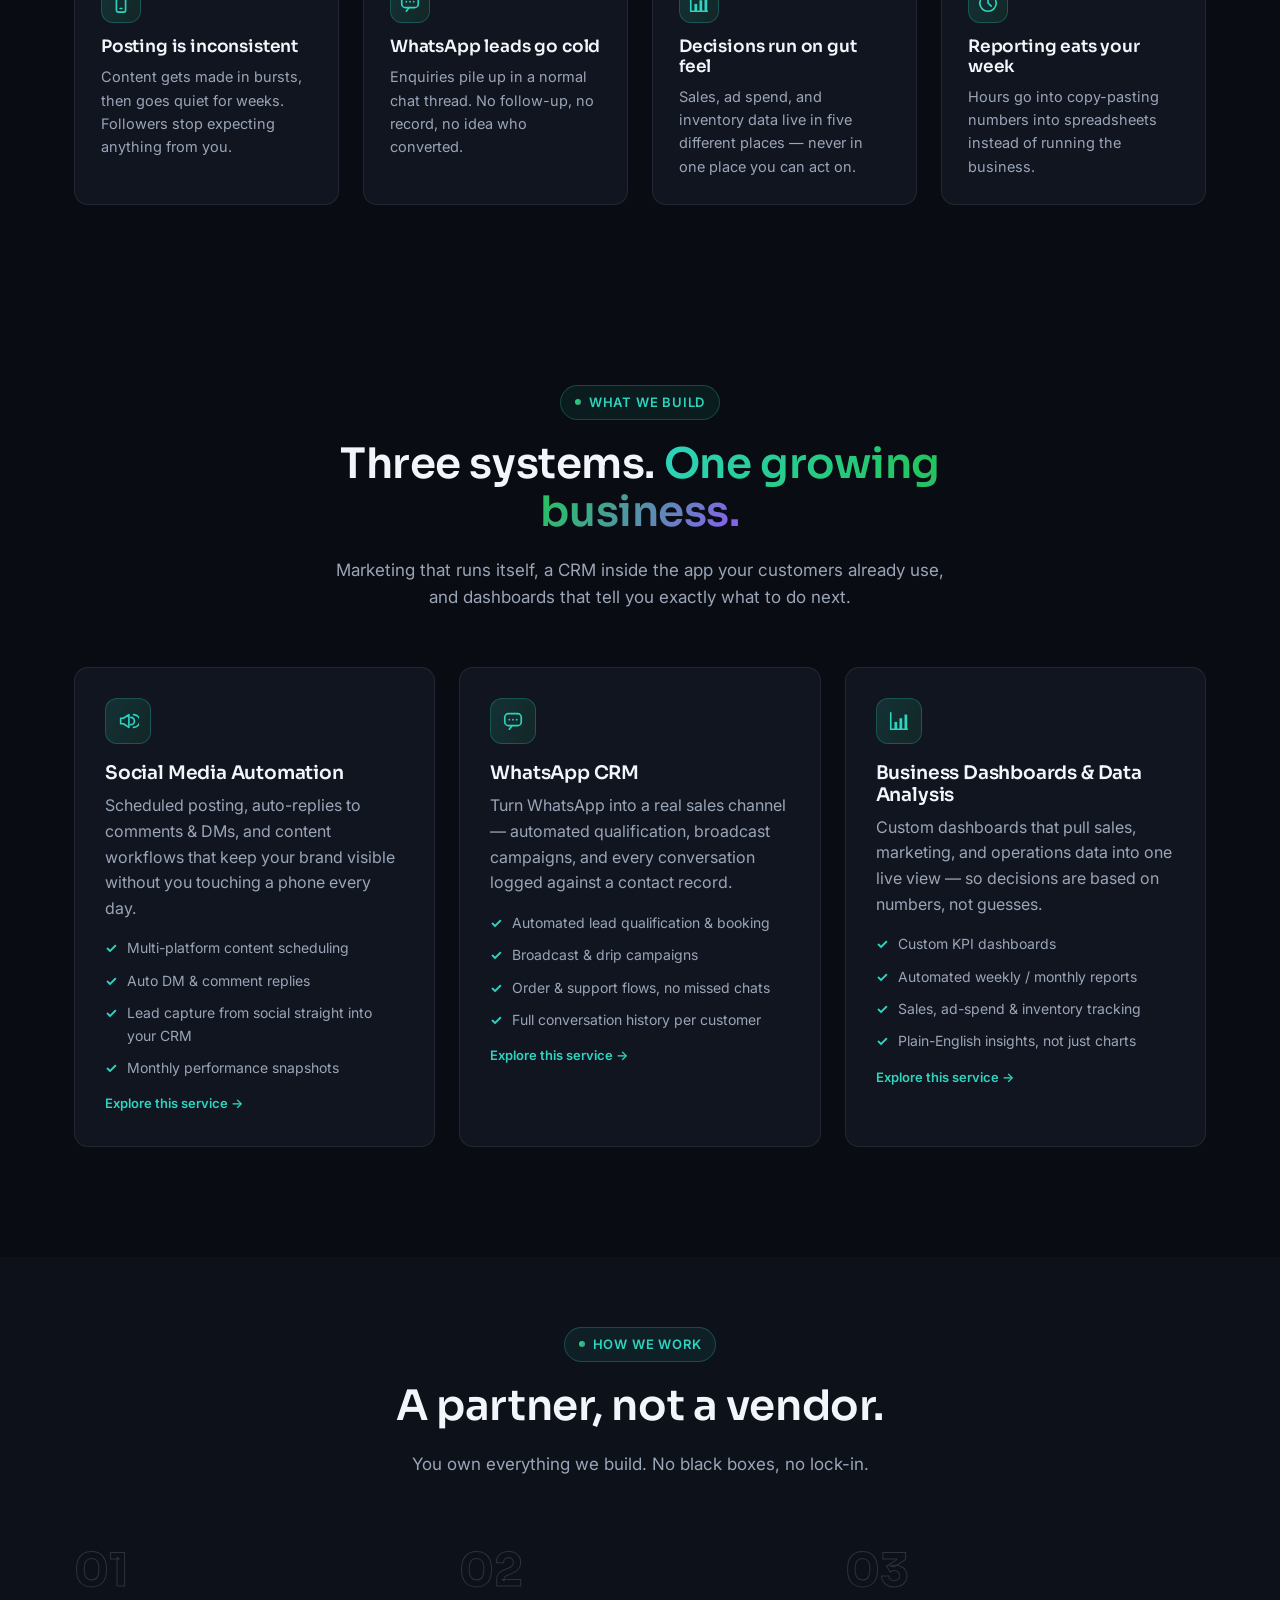
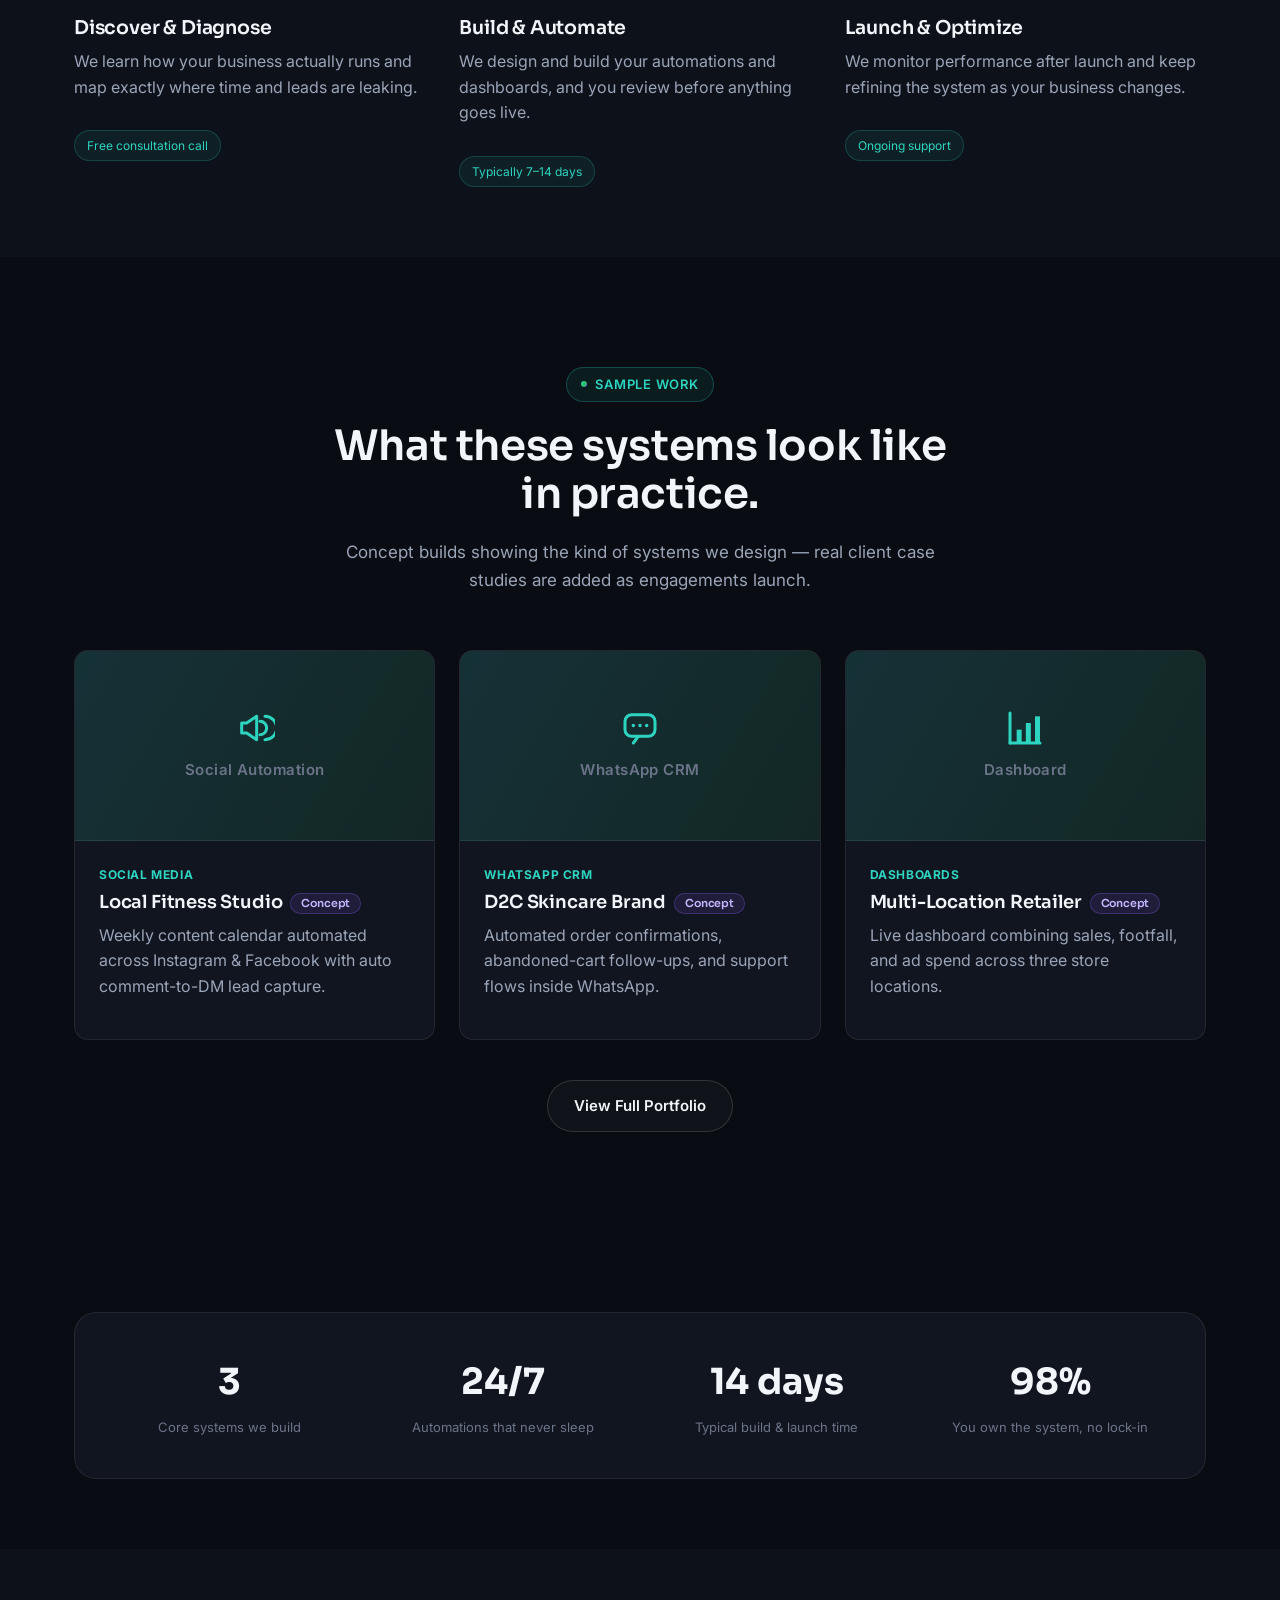
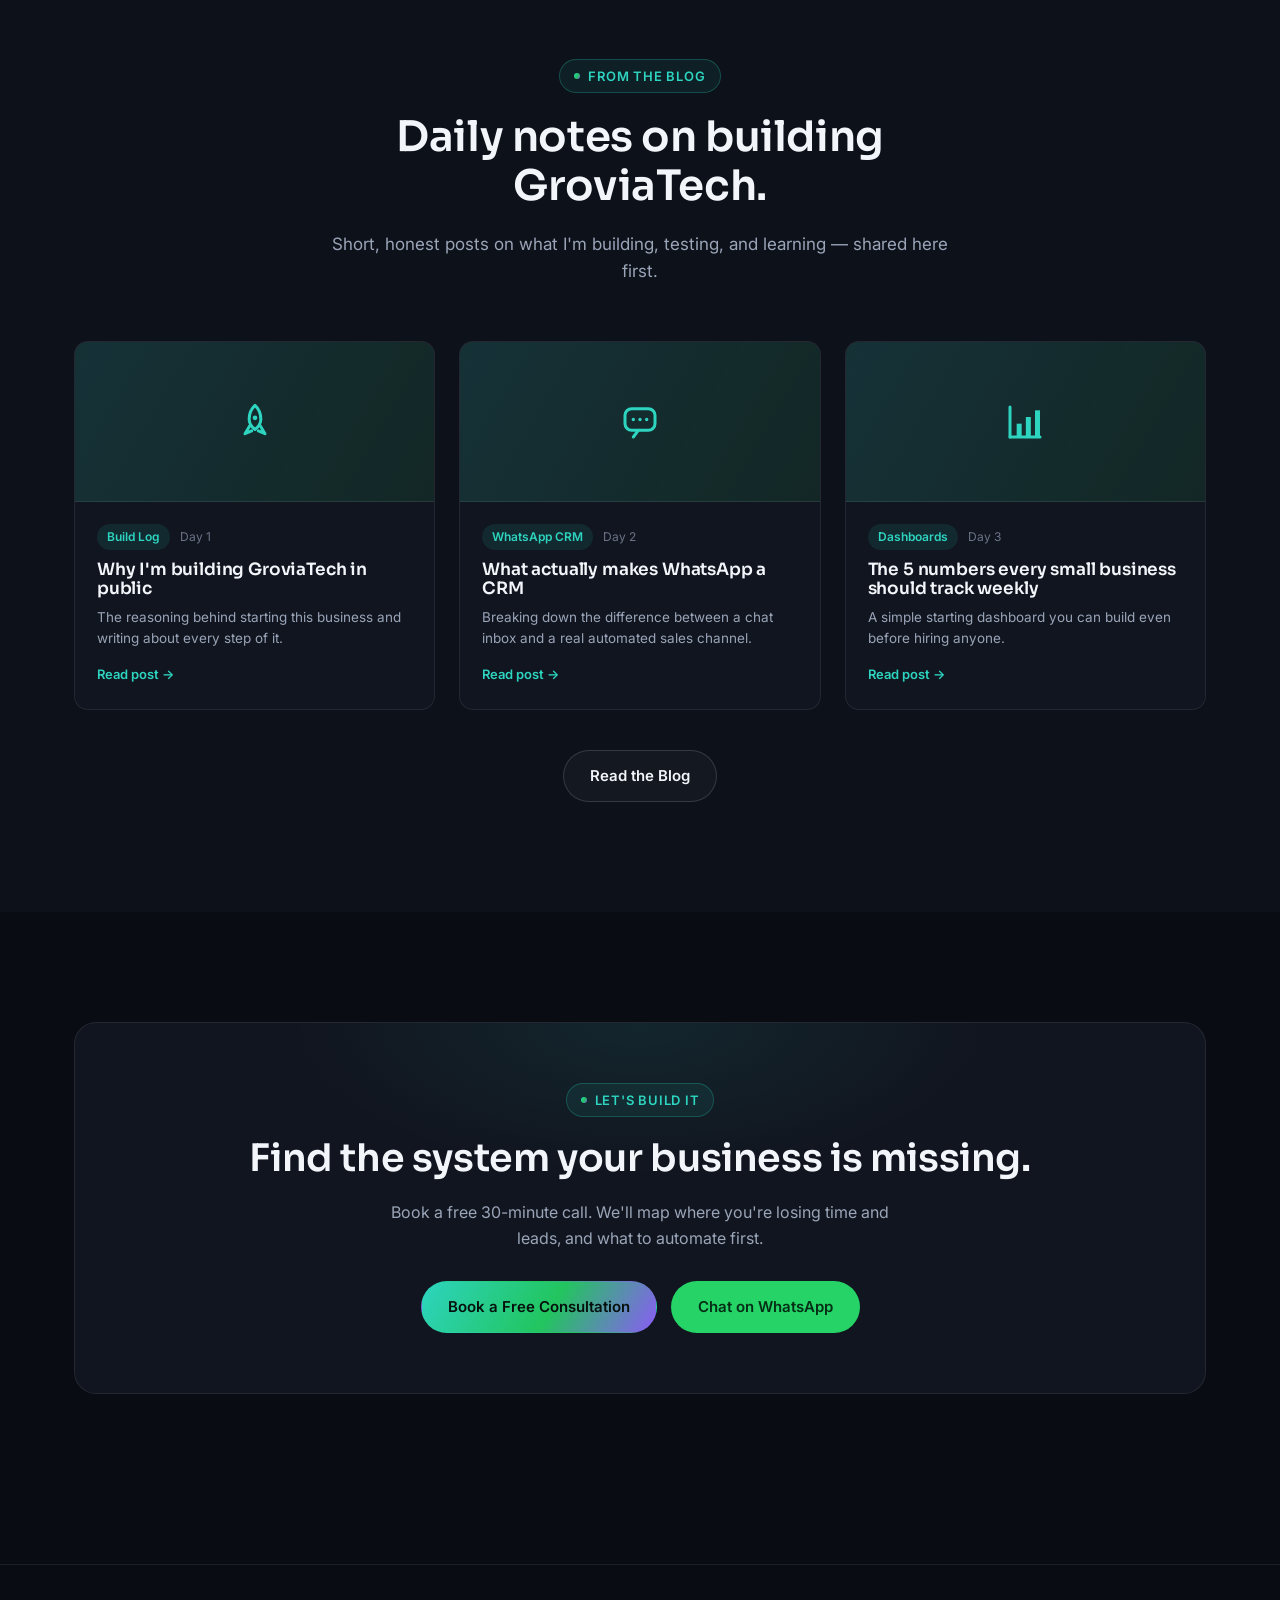
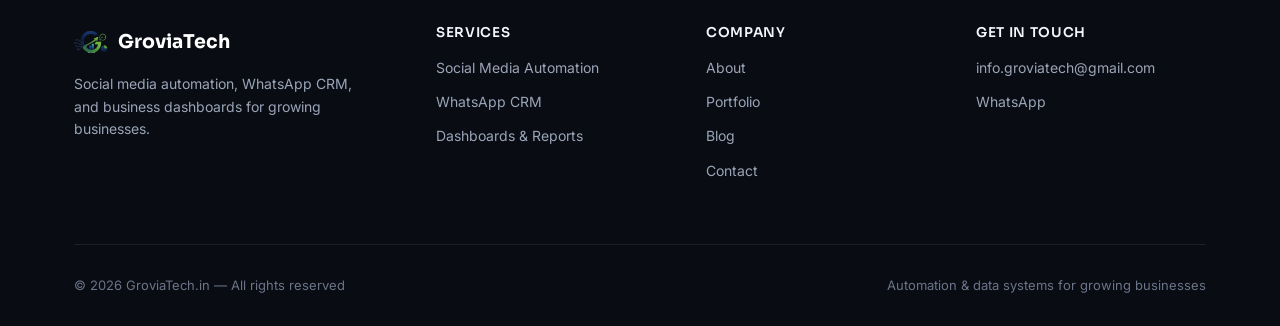
==== commit 5ababbef: "Site-wide QA pass: regenerate favicons/apple-touch-icon from new logo, fix Growvia brand typo, hide " ====
--- a/index.html
+++ b/index.html
@@ -98,7 +98,7 @@
         <div class="demo-avatar">W</div>
         <div>
           <div class="demo-title">WhatsApp CRM — Auto Reply</div>
-          <div class="demo-sub">Growvia Automation Preview</div>
+          <div class="demo-sub">GroviaTech Automation Preview</div>
         </div>
         <div class="demo-live"><span class="dot"></span>Live demo</div>
       </div>
@@ -373,7 +373,7 @@
   </div>
 </footer>
 
-<script src="js/config.js?v=20260715"></script>
-<script src="js/main.js?v=20260715"></script>
+<script src="js/config.js?v=20260715d"></script>
+<script src="js/main.js?v=20260715d"></script>
 </body>
 </html>
